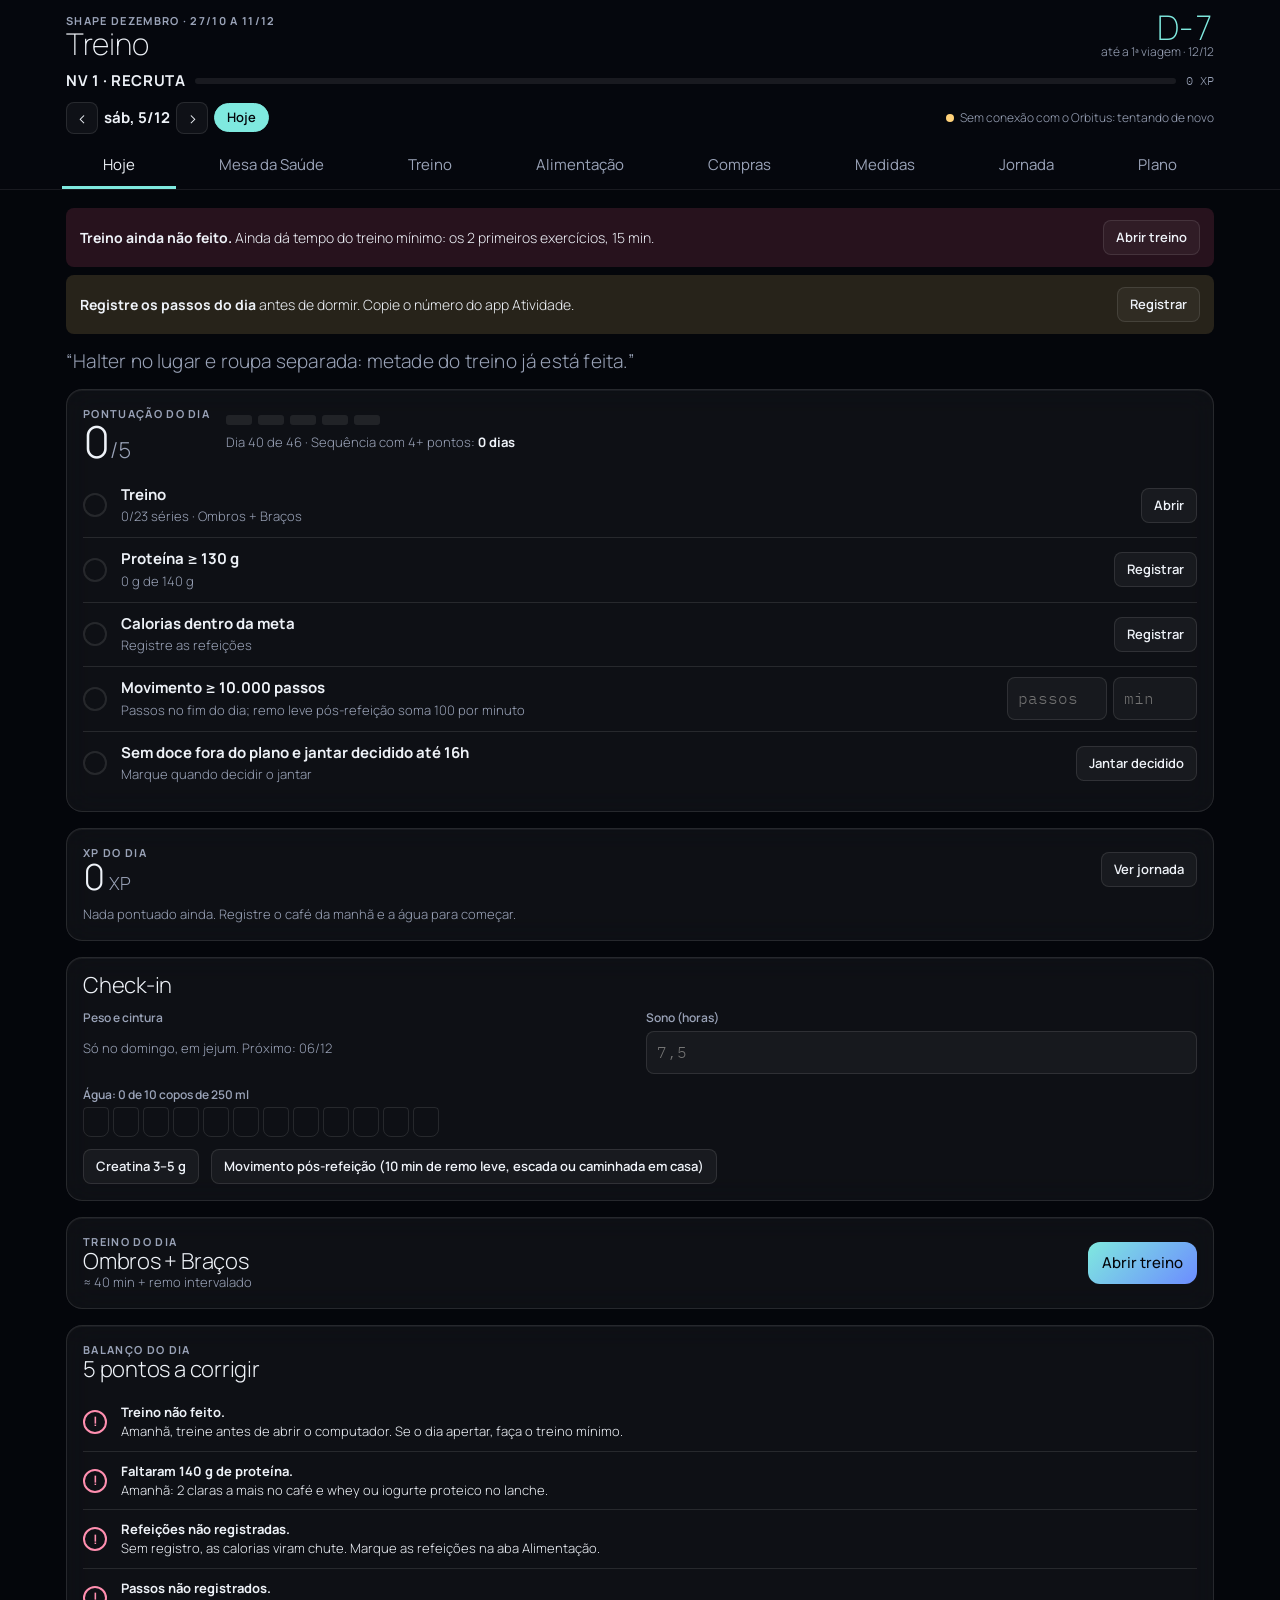
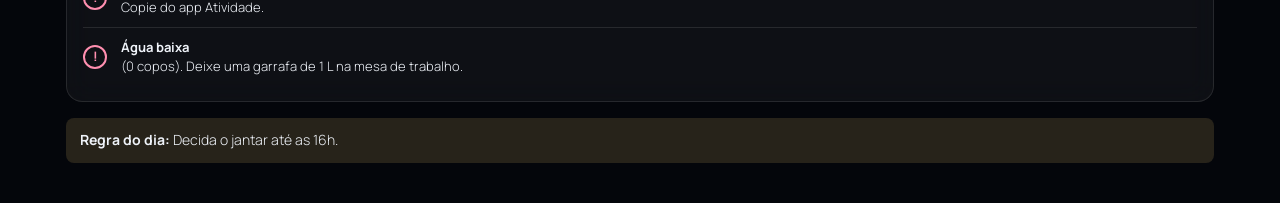
==== App/static/treino.html @ 2f906990 "Snapshot automático 2026-10-30" ====
<!doctype html><html><head><meta charset=utf8><meta name=viewport content="width=device-width,initial-scale=1,viewport-fit=cover"><style>:root{color-scheme:light;box-sizing:border-box;padding-top:env(safe-area-inset-top,0px);padding-bottom:env(safe-area-inset-bottom,0px)}html{scroll-padding-top:env(safe-area-inset-top,0px)}body{margin:0;padding:0;font:14px -apple-system,BlinkMacSystemFont,sans-serif;background:#fff;color:#000}img{max-width:100%}[hidden]:not([hidden=until-found i]){display:none!important}</style></head><body>
<title>Orbitus · Treino</title><link rel="stylesheet" href="https://fonts.googleapis.com/css2?family=Manrope:wght@200;300;400;500;600&display=swap">
<meta name="claude:viewport-fit-sides" content="cover">
<link rel="preconnect" href="https://fonts.googleapis.com">
<link rel="preconnect" href="https://fonts.gstatic.com" crossorigin>
<link rel="stylesheet" href="https://fonts.googleapis.com/css2?family=Barlow+Condensed:wght@600;700&family=IBM+Plex+Mono:wght@500&family=Source+Sans+3:wght@400;600;700&display=swap">
<style>
/* Layout: one mobile-first column (max 760px), sticky header with countdown + day switcher + tabs, rest timer docked to the bottom edge. Iron-and-chalk palette: cool graphite neutrals, cobalt for action, amber for the clock. */
:root{
  --bg:#EDF0F3; --surface:#FFFFFF; --surface-2:#E2E7EC; --ink:#131A21; --ink-2:#4B5661; --line:#D2D9E0;
  --accent:#2747D6; --accent-ink:#FFFFFF; --accent-soft:#DDE3FA;
  --amber:#A86200; --amber-soft:#FAEBD0;
  --good:#1D7444; --good-soft:#D5EEDF; --bad:#B42318; --bad-soft:#F8DDDA;
  --f-display:"Barlow Condensed","Arial Narrow",Arial,sans-serif;
  --f-body:"Source Sans 3","Segoe UI",Roboto,Helvetica,Arial,sans-serif;
  --f-mono:"IBM Plex Mono",ui-monospace,Menlo,Consolas,monospace;
  --r:10px;
}
@media (prefers-color-scheme: dark){:root:not([data-theme="light"]){
  --bg:#0E1216; --surface:#161C22; --surface-2:#1F262D; --ink:#E6EBF0; --ink-2:#97A2AD; --line:#2A333C;
  --accent:#7E94FF; --accent-ink:#0B1020; --accent-soft:#1C2446;
  --amber:#F0B347; --amber-soft:#3A2B11;
  --good:#4FC585; --good-soft:#123322; --bad:#FF7B6F; --bad-soft:#3E1B17; color-scheme:dark}}
:root[data-theme="dark"]{
  --bg:#0E1216; --surface:#161C22; --surface-2:#1F262D; --ink:#E6EBF0; --ink-2:#97A2AD; --line:#2A333C;
  --accent:#7E94FF; --accent-ink:#0B1020; --accent-soft:#1C2446;
  --amber:#F0B347; --amber-soft:#3A2B11;
  --good:#4FC585; --good-soft:#123322; --bad:#FF7B6F; --bad-soft:#3E1B17; color-scheme:dark}

*{box-sizing:border-box}
body{background:var(--bg);color:var(--ink);font-family:var(--f-body);font-size:15px;line-height:1.45;-webkit-font-smoothing:antialiased}
body.timing{padding-bottom:110px}
body::before{content:"";position:fixed;inset:0 0 auto;height:env(safe-area-inset-top,0px);z-index:10;background:var(--surface)}
button,input{font:inherit;color:inherit}
button{cursor:pointer}
:focus-visible{outline:2px solid var(--accent);outline-offset:2px}
.wrap{max-width:760px;margin:0 auto;padding-left:max(16px,env(safe-area-inset-left,0px));padding-right:max(16px,env(safe-area-inset-right,0px))}
h1,h2,h3{font-family:var(--f-display);font-weight:700;letter-spacing:.01em;margin:0;text-wrap:balance;line-height:1.05}
.num{font-variant-numeric:tabular-nums}
.mono{font-family:var(--f-mono);font-variant-numeric:tabular-nums}
.eyebrow{font-size:11px;font-weight:700;letter-spacing:.12em;text-transform:uppercase;color:var(--ink-2)}
.muted{color:var(--ink-2)}
.small{font-size:13px}

/* header */
.top{position:sticky;top:env(safe-area-inset-top,0px);z-index:9;background:var(--surface);border-bottom:1px solid var(--line)}
.top .wrap{padding-block:12px 0;display:flex;flex-direction:column;gap:10px}
.top-row{display:flex;align-items:flex-end;justify-content:space-between;gap:12px}
.brand h1{font-size:28px;text-transform:uppercase}
.count{text-align:right;display:flex;flex-direction:column;align-items:flex-end}
.count b{font-family:var(--f-display);font-size:34px;line-height:.9;color:var(--accent)}
.count span{font-size:12px;color:var(--ink-2)}
.datebar{display:flex;align-items:center;gap:6px;flex-wrap:wrap}
.datebar .d{font-weight:700;min-width:0}
.iconbtn{border:1px solid var(--line);background:var(--surface);border-radius:8px;width:32px;height:32px;display:inline-grid;place-items:center;font-size:18px;line-height:1}
.chip{border:1px solid var(--line);background:var(--surface);border-radius:999px;padding:4px 12px;font-size:13px;font-weight:600}
.chip.on{background:var(--accent);border-color:var(--accent);color:var(--accent-ink)}
.sync{margin-left:auto;font-size:12px;color:var(--ink-2);display:inline-flex;align-items:center;gap:6px}
.sync i{width:8px;height:8px;border-radius:50%;background:var(--good);display:inline-block}
.sync.local i{background:var(--amber)}
.sync.busy i{background:var(--accent)}
.tabs{display:flex;gap:2px;overflow-x:auto;scrollbar-width:none;margin:0 -4px}
.tabs::-webkit-scrollbar{display:none}
.tab{flex:1 0 auto;border:0;background:none;padding:10px 12px 11px;font-family:var(--f-display);font-size:17px;font-weight:600;letter-spacing:.04em;text-transform:uppercase;color:var(--ink-2);border-bottom:3px solid transparent}
.tab.on{color:var(--ink);border-bottom-color:var(--accent)}

main .wrap{padding-block:18px 40px;display:flex;flex-direction:column;gap:16px}
.card{background:var(--surface);border:1px solid var(--line);border-radius:var(--r);padding:16px;display:flex;flex-direction:column;gap:12px;min-width:0}
.card h2{font-size:22px;text-transform:uppercase}
.card h3{font-size:18px}
.row{display:flex;gap:12px;align-items:center;flex-wrap:wrap}
.grid2{display:grid;grid-template-columns:repeat(2,minmax(0,1fr));gap:12px}
.grid4{display:grid;grid-template-columns:repeat(4,minmax(0,1fr));gap:10px}
@media (max-width:560px){.grid4{grid-template-columns:repeat(2,minmax(0,1fr))}}

/* inputs */
.field{display:flex;flex-direction:column;gap:4px;min-width:0}
.field span{font-size:12px;font-weight:600;color:var(--ink-2)}
.inp{width:100%;border:1px solid var(--line);background:var(--bg);border-radius:8px;padding:9px 10px;font-family:var(--f-mono);font-size:16px;font-variant-numeric:tabular-nums}
.inp:focus{border-color:var(--accent);outline:none;box-shadow:0 0 0 3px var(--accent-soft)}
.btn{border:1px solid var(--accent);background:var(--accent);color:var(--accent-ink);border-radius:8px;padding:10px 14px;font-weight:700}
.btn.ghost{background:transparent;color:var(--accent)}
.btn.wide{width:100%}

/* score / checklist */
.scorehead{display:flex;align-items:center;gap:16px}
.pips{display:flex;gap:6px}
.pip{width:26px;height:10px;border-radius:3px;background:var(--surface-2)}
.pip.on{background:var(--accent)}
.score-n{font-family:var(--f-display);font-size:44px;line-height:.9}
.check{display:grid;grid-template-columns:28px minmax(0,1fr) auto;gap:10px;align-items:center;padding:10px 0;border-top:1px solid var(--line)}
.check:first-of-type{border-top:0}
.dot{width:24px;height:24px;border-radius:50%;border:2px solid var(--line);display:grid;place-items:center;font-size:13px;font-weight:700}
.dot.ok{background:var(--good);border-color:var(--good);color:var(--surface)}
.dot.no{border-color:var(--bad);color:var(--bad)}
.check b{display:block}
.check small{color:var(--ink-2);font-size:13px}
.toggle{border:1px solid var(--line);background:var(--surface);border-radius:8px;padding:7px 12px;font-weight:600;font-size:13px;white-space:nowrap}
.toggle.on{background:var(--good-soft);border-color:var(--good);color:var(--good)}
.cups{display:flex;gap:4px;flex-wrap:wrap}
.cup{width:26px;height:30px;border-radius:4px 4px 8px 8px;border:1.5px solid var(--line);background:transparent}
.cup.on{background:var(--accent-soft);border-color:var(--accent)}
.note{border-radius:8px;padding:12px 14px;font-size:14px;background:var(--surface-2)}
.note.amber{background:var(--amber-soft);color:var(--ink)}
.note.good{background:var(--good-soft)}
.note.bad{background:var(--bad-soft)}
.note b{font-weight:700}

/* bars */
.bar{height:10px;border-radius:5px;background:var(--surface-2);position:relative;overflow:hidden}
.bar > i{position:absolute;inset:0 auto 0 0;background:var(--accent);border-radius:5px}
.bar.over > i{background:var(--bad)}
.barline{display:flex;justify-content:space-between;font-size:13px;margin-bottom:4px}

/* workout */
.session-head{display:flex;justify-content:space-between;align-items:flex-start;gap:12px;flex-wrap:wrap}
.session-head h2{font-size:30px}
.letters{display:flex;gap:6px;flex-wrap:wrap}
.prog{display:flex;align-items:center;gap:10px;font-size:13px;color:var(--ink-2)}
.prog .bar{flex:1}
.ss{border:1px dashed var(--line);border-radius:var(--r);padding:10px;display:flex;flex-direction:column;gap:10px}
.ss-label{font-size:12px;font-weight:700;letter-spacing:.06em;text-transform:uppercase;color:var(--ink-2);padding:0 4px}
.ex{background:var(--surface);border:1px solid var(--line);border-radius:var(--r);padding:14px;display:flex;flex-direction:column;gap:10px}
.ex.complete{border-color:var(--good)}
.ex-top{display:grid;grid-template-columns:128px minmax(0,1fr);gap:12px;align-items:start}
.ex-title{display:flex;gap:8px;align-items:flex-start;min-width:0}
.fig{width:100%;height:auto;display:block;background:var(--bg);border:1px solid var(--line);border-radius:8px;cursor:zoom-in}
.ex.zoom .ex-top{grid-template-columns:minmax(0,1fr)}
.ex.zoom .fig{cursor:zoom-out;max-width:420px}
.ex-links{display:flex;gap:12px;flex-wrap:wrap;align-items:center;margin-top:6px}
.vid{font-size:13px;font-weight:700;color:var(--accent);text-decoration:none}
.vid:hover{text-decoration:underline}
@media (max-width:420px){.ex-top{grid-template-columns:104px minmax(0,1fr)}}
.tag{font-family:var(--f-display);font-weight:700;font-size:15px;background:var(--ink);color:var(--surface);border-radius:6px;padding:2px 7px;flex:none}
.ex-name{font-weight:700;font-size:16px;line-height:1.25}
.ex-meta{font-size:13px;color:var(--ink-2)}
.ex-tip{font-size:13px;color:var(--ink-2)}
.sugg{font-size:13px;border-radius:6px;padding:7px 10px;background:var(--surface-2)}
.sugg.up{background:var(--good-soft);color:var(--ink)}
.sugg.up b{color:var(--good)}
.sets{display:flex;flex-direction:column;gap:6px}
.set{display:grid;grid-template-columns:24px minmax(0,1fr) minmax(0,1fr) 44px;gap:8px;align-items:center}
.set.nokg{grid-template-columns:24px minmax(0,1fr) 44px}
.set .sn{font-family:var(--f-mono);color:var(--ink-2);font-size:13px;text-align:center}
.set label{display:flex;align-items:center;gap:6px;border:1px solid var(--line);border-radius:8px;background:var(--bg);padding:0 8px;min-width:0}
.set label span{font-size:11px;font-weight:700;color:var(--ink-2);text-transform:uppercase;letter-spacing:.06em}
.set label input{border:0;background:transparent;width:100%;min-width:0;padding:8px 0;font-family:var(--f-mono);font-size:16px;font-variant-numeric:tabular-nums;outline:none}
.set label:focus-within{border-color:var(--accent);box-shadow:0 0 0 3px var(--accent-soft)}
.set.done label{background:var(--good-soft);border-color:transparent}
.chk{width:44px;height:38px;border-radius:8px;border:1.5px solid var(--line);background:var(--surface);font-size:18px;font-weight:700;color:var(--ink-2)}
.set.done .chk{background:var(--good);border-color:var(--good);color:var(--surface)}
.block{display:flex;gap:12px;align-items:center;justify-content:space-between;flex-wrap:wrap}

/* nutrition */
.meal{display:grid;grid-template-columns:minmax(0,1fr) auto;gap:10px;align-items:center;padding:12px 0;border-top:1px solid var(--line)}
.meal:first-of-type{border-top:0}
.meal b{display:block}
.meal p{margin:2px 0 0;font-size:13px;color:var(--ink-2)}
.meal .mac{font-family:var(--f-mono);font-size:12px;color:var(--ink-2)}
.chips{display:flex;gap:6px;flex-wrap:wrap}
.chip.add{border-style:dashed}
.chip.warn{border-color:var(--bad);color:var(--bad)}
.extra{display:flex;justify-content:space-between;gap:10px;align-items:center;font-size:14px;padding:6px 0;border-top:1px solid var(--line)}
.extra button{border:0;background:none;color:var(--ink-2);font-size:18px;padding:0 4px}
.custom{display:grid;grid-template-columns:minmax(0,2fr) minmax(0,1fr) minmax(0,1fr) auto;gap:6px;align-items:end}
@media (max-width:480px){.custom{grid-template-columns:minmax(0,1fr) minmax(0,1fr)}.custom .field:first-child{grid-column:1/-1}}
ol.rules,ul.rules{margin:0;padding-left:20px;display:flex;flex-direction:column;gap:6px}

/* measures */
.kpi{background:var(--surface);border:1px solid var(--line);border-radius:var(--r);padding:12px 14px;display:flex;flex-direction:column;gap:2px;min-width:0}
.kpi .v{font-family:var(--f-display);font-size:30px;line-height:1}
.kpi .v small{font-size:16px;color:var(--ink-2)}
.kpi .d{font-size:12px;font-family:var(--f-mono)}
.down{color:var(--good)}.upc{color:var(--bad)}
.chart{width:100%;height:auto;display:block}
.chart text{fill:var(--ink-2);font-family:var(--f-mono);font-size:11px}
.legend{display:flex;gap:14px;flex-wrap:wrap;font-size:12px;color:var(--ink-2)}
.legend i{display:inline-block;width:14px;height:3px;vertical-align:middle;margin-right:5px;border-radius:2px}
.tablewrap{overflow-x:auto}
table{border-collapse:collapse;width:100%;font-size:14px;min-width:520px}
th{font-size:11px;letter-spacing:.08em;text-transform:uppercase;color:var(--ink-2);text-align:right;padding:6px 8px;border-bottom:1px solid var(--line);font-weight:700}
td{text-align:right;padding:8px;border-bottom:1px solid var(--line);font-variant-numeric:tabular-nums}
th:first-child,td:first-child{text-align:left}
tr.cur td{background:var(--accent-soft)}
.heat{display:grid;grid-template-columns:44px repeat(7,minmax(0,1fr));gap:4px;align-items:center}
.heat .hd{font-size:11px;color:var(--ink-2);text-align:center;font-weight:700;text-transform:uppercase}
.heat .wk{font-size:11px;color:var(--ink-2);font-family:var(--f-mono)}
.cell{aspect-ratio:1.6;max-width:100%;border-radius:5px;border:0;background:var(--surface-2);font-size:10px;font-family:var(--f-mono);color:var(--ink-2);padding:0}
.cell.s1{background:color-mix(in srgb,var(--accent) 18%,var(--surface-2))}
.cell.s2{background:color-mix(in srgb,var(--accent) 36%,var(--surface-2))}
.cell.s3{background:color-mix(in srgb,var(--accent) 56%,var(--surface-2));color:var(--ink)}
.cell.s4{background:color-mix(in srgb,var(--accent) 78%,var(--surface-2));color:var(--accent-ink)}
.cell.s5{background:var(--accent);color:var(--accent-ink)}
.cell.trip{outline:1.5px dashed var(--amber);outline-offset:-2px}
.cell.today{box-shadow:0 0 0 2px var(--ink)}
.cell.out{opacity:.35}

/* timer */
#timer{position:fixed;left:0;right:0;bottom:0;z-index:20;background:var(--ink);color:var(--surface);padding-bottom:env(safe-area-inset-bottom,0px)}
#timer .wrap{padding-block:10px 12px;display:grid;grid-template-columns:minmax(0,1fr) auto;gap:6px 12px;align-items:center}
#timer .tl{font-size:12px;letter-spacing:.1em;text-transform:uppercase;font-weight:700;opacity:.8}
#timer .tt{font-family:var(--f-display);font-size:44px;line-height:.9;color:var(--amber)}
#timer.hard .tt{color:var(--bad)}
#timer .tb{grid-column:1/-1;height:4px;background:rgba(127,127,127,.35);border-radius:2px;overflow:hidden}
#timer .tb i{display:block;height:100%;background:var(--amber)}
#timer .tc{display:flex;gap:6px}
#timer .tc button{border:1px solid rgba(127,127,127,.5);background:transparent;color:var(--surface);border-radius:8px;padding:8px 10px;font-weight:700;font-size:13px}
/* coaching */
.quote{font-family:var(--f-display);font-size:19px;line-height:1.2;letter-spacing:.01em;color:var(--ink-2);text-wrap:balance}
.reminders{display:flex;flex-direction:column;gap:8px}
.remind{display:flex;gap:10px;align-items:center;justify-content:space-between;flex-wrap:wrap}
.remind span{flex:1 1 220px;min-width:0}
.sugg.down{background:var(--amber-soft)}
.sugg.down b{color:var(--amber)}
.set.timed{grid-template-columns:24px minmax(0,1fr) 44px 44px}
.chk.play{color:var(--accent);border-color:var(--accent)}
.linkbtn{border:0;background:none;padding:0;font-size:13px;font-weight:700;color:var(--ink-2);text-decoration:underline;text-underline-offset:2px}
.trend{font-weight:700}.trend.up{color:var(--good)}.trend.down{color:var(--bad)}
details.card summary{cursor:pointer;list-style:none}
details.card summary::-webkit-details-marker{display:none}
details.card summary::before{content:"▸ ";color:var(--ink-2)}
details.card[open] summary::before{content:"▾ "}
.coach{border-top:1px solid var(--line);padding-top:12px;display:flex;flex-direction:column;gap:10px}
.coach-out{white-space:pre-wrap;background:var(--surface-2);border-radius:8px;padding:12px 14px;line-height:1.5}
.btn[disabled]{opacity:.6;cursor:default}
.swap summary{cursor:pointer;font-size:13px;font-weight:700;color:var(--ink-2)}
/* meals */
.meal-b{padding:12px 0;border-top:1px solid var(--line);display:flex;flex-direction:column;gap:8px}
.meal-b:first-child{border-top:0}
.meal-h{display:grid;grid-template-columns:minmax(0,1fr) auto;gap:10px;align-items:start}
.meal-h p{margin:2px 0 0;font-size:13px;color:var(--ink-2)}
.meal-btns{display:flex;flex-direction:column;gap:6px;align-items:stretch}
.editor{background:var(--surface-2);border-radius:var(--r);padding:12px;display:flex;flex-direction:column;gap:10px}
.editor .inp,.editor .pin{background:var(--surface)}
.mi{display:grid;grid-template-columns:minmax(0,1fr) 96px auto 28px;gap:8px;align-items:center;padding:4px 0}
.mi-n{font-size:14px;font-weight:600;min-width:0}
.xbtn{border:0;background:none;font-size:20px;color:var(--ink-2);padding:0}
.picker summary{cursor:pointer;font-weight:700;font-size:14px;color:var(--accent)}
.buy-row{display:grid;grid-template-columns:minmax(0,1fr) 96px;gap:8px 10px;align-items:center;padding:10px 0;border-top:1px solid var(--line)}
.buy-btns{grid-column:1/-1;display:flex;gap:8px;flex-wrap:wrap;align-items:center}
@media (max-width:480px){.meal-h{grid-template-columns:minmax(0,1fr)}.meal-btns{flex-direction:row;flex-wrap:wrap}.mi{grid-template-columns:minmax(0,1fr) 88px 28px}.mi .mono{grid-column:1/2;grid-row:2}}
/* pantry */
.pantry-row{display:grid;grid-template-columns:minmax(0,1fr) 108px auto;gap:8px;align-items:center;padding:8px 0;border-top:1px solid var(--line)}
.pin{display:flex;align-items:center;gap:4px;border:1px solid var(--line);border-radius:8px;background:var(--bg);padding:0 8px}
.pin input{border:0;background:transparent;width:100%;min-width:0;padding:7px 0;font-family:var(--f-mono);font-size:15px;outline:none;text-align:right}
.pin span{font-size:11px;font-weight:700;color:var(--ink-2)}
.pin:focus-within{border-color:var(--accent);box-shadow:0 0 0 3px var(--accent-soft)}
.toggle[disabled]{opacity:.4;cursor:default}
textarea.inp{resize:vertical}
@media (max-width:420px){.pantry-row{grid-template-columns:minmax(0,1fr) 92px}.pantry-row .toggle{grid-column:1/-1;justify-self:start}}
/* game */
.lvl{display:flex;align-items:center;gap:10px;border:0;background:none;padding:0;width:100%;text-align:left}
.lvl .lv{font-family:var(--f-display);font-weight:700;font-size:15px;letter-spacing:.04em;text-transform:uppercase;white-space:nowrap}
.lvl .bar{flex:1;height:6px}
.lvl .xp{font-family:var(--f-mono);font-size:12px;color:var(--ink-2);white-space:nowrap}
.xpchips{display:flex;flex-wrap:wrap;gap:6px}
.xpchip{font-size:12px;border-radius:999px;padding:3px 10px;background:var(--accent-soft);color:var(--ink);font-weight:600}
.xpchip b{font-family:var(--f-mono);color:var(--accent);font-weight:500}
.levelcard{display:grid;grid-template-columns:auto minmax(0,1fr);gap:16px;align-items:center}
.medal{width:84px;height:84px;border-radius:50%;display:grid;place-items:center;background:var(--accent);color:var(--accent-ink);font-family:var(--f-display);font-size:44px;font-weight:700;box-shadow:inset 0 0 0 5px color-mix(in srgb,var(--accent-ink) 22%,transparent)}
.lvname{font-family:var(--f-display);font-size:30px;text-transform:uppercase;line-height:1}
.badges{display:grid;grid-template-columns:repeat(auto-fill,minmax(150px,1fr));gap:10px}
.badge{border:1px solid var(--line);border-radius:var(--r);padding:12px;display:flex;flex-direction:column;gap:4px;background:var(--surface);min-width:0}
.badge .bi{width:36px;height:36px;border-radius:9px;display:grid;place-items:center;background:var(--surface-2);font-family:var(--f-display);font-weight:700;font-size:18px;color:var(--ink-2)}
.badge.on{border-color:var(--accent)}
.badge.on .bi{background:var(--accent);color:var(--accent-ink)}
.badge b{font-size:14px;line-height:1.2}
.badge small{font-size:12px;color:var(--ink-2);line-height:1.3}
.badge:not(.on){opacity:.72}
.chal{display:grid;grid-template-columns:44px minmax(0,1fr) auto;gap:10px;align-items:center;padding:9px 0;border-top:1px solid var(--line)}
.chal:first-of-type{border-top:0}
.chal .wk{font-family:var(--f-mono);font-size:12px;color:var(--ink-2)}
.pill{font-size:11px;font-weight:700;letter-spacing:.06em;text-transform:uppercase;border-radius:999px;padding:3px 9px;background:var(--surface-2);color:var(--ink-2);white-space:nowrap}
.pill.good{background:var(--good-soft);color:var(--good)}
.pill.bad{background:var(--bad-soft);color:var(--bad)}
.pill.acc{background:var(--accent-soft);color:var(--accent)}
.flame{font-family:var(--f-display);font-size:56px;line-height:.9;color:var(--amber)}
#toast{position:fixed;left:50%;transform:translateX(-50%);bottom:calc(env(safe-area-inset-bottom,0px) + 18px);z-index:30;display:flex;flex-direction:column;gap:6px;align-items:center;pointer-events:none;width:max-content;max-width:calc(100vw - 32px)}
body.timing #toast{bottom:calc(env(safe-area-inset-bottom,0px) + 118px)}
.toast{background:var(--ink);color:var(--surface);border-radius:999px;padding:9px 16px;font-weight:700;font-size:14px;box-shadow:0 6px 20px rgba(0,0,0,.25);animation:tin .25s ease-out}
.toast.big{background:var(--accent);color:var(--accent-ink);border-radius:12px;padding:12px 18px;text-align:center}
.toast .mono{color:var(--amber)}
.toast.big .mono{color:inherit}
@keyframes tin{from{transform:translateY(10px);opacity:0}to{transform:none;opacity:1}}
@media (prefers-reduced-motion:reduce){*{transition:none!important;animation:none!important}}
</style>


<style>
/* Orbitus: tema escuro, vidro fosco, tipografia fina */
:root,:root[data-theme],:root:not([data-theme="light"]){--bg:#04060b;--surface:rgba(255,255,255,.045);--surface-2:rgba(255,255,255,.08);--ink:#eef2f8;--ink-2:#9aa3b8;--line:rgba(255,255,255,.10);
 --accent:#7fe9df;--accent-ink:#04060b;--accent-soft:rgba(127,233,223,.14);--amber:#ffd27a;--amber-soft:rgba(255,210,122,.14);--good:#7fe9df;--good-soft:rgba(127,233,223,.12);--bad:#ff8fb0;--bad-soft:rgba(255,93,140,.14);
 --f-body:Manrope,system-ui,sans-serif;--f-display:Manrope,system-ui,sans-serif;--r:16px;color-scheme:dark}
html,body{background:#04060b}
body{font-weight:300}
body::before{background:transparent}
.top{background:rgba(6,9,15,.86);backdrop-filter:blur(18px);-webkit-backdrop-filter:blur(18px);border-bottom-color:rgba(255,255,255,.08)}
.wrap{max-width:1180px}
h1,h2,h3{font-weight:300;letter-spacing:-.01em}.brand h1{font-size:30px;text-transform:none;font-weight:200}.card h2{text-transform:none;font-weight:300}
.count b{font-weight:200}.tab{text-transform:none;font-weight:400;font-size:15px;letter-spacing:0}
.card,.ex,.kpi,.badge{backdrop-filter:blur(14px);-webkit-backdrop-filter:blur(14px);box-shadow:inset 0 1px 0 rgba(255,255,255,.05)}
.btn{background:linear-gradient(135deg,#7fe9df,#6c8cff);border:none;color:#04060b;font-weight:500;border-radius:12px}.btn.ghost{background:transparent;border:1px solid rgba(127,233,223,.5);color:#7fe9df}
.tag{background:rgba(255,255,255,.12);color:#fff}
.inp,.set label,.pin{background:rgba(255,255,255,.04)}
#timer{background:rgba(6,9,15,.94);backdrop-filter:blur(18px);color:#eef2f8;border-top:1px solid rgba(255,255,255,.1)}
#timer .tc button{color:#eef2f8}
.medal{box-shadow:0 0 40px rgba(127,233,223,.35)}
.fig{background:rgba(255,255,255,.03)}
.embed .top-row{display:none}.embed .top .wrap{padding-top:8px}
</style>
<header class="top" id="top"></header>
<main><div class="wrap" id="view"></div></main>
<div id="timer" hidden></div>
<div id="toast" aria-live="polite"></div>

<script>
/* ---------- plan constants ---------- */
const PLAN={base:'2026-10-27',start:'2026-10-27',trip:'2026-12-12',trip1End:'2026-12-26',trip2:'2026-12-28',trip2End:'2027-01-08',
  regEnd:'2026-11-10',weight:71,waist:92,height:169,waistGoal:87.5,kcal:1850,kcalCap:1950,protein:140,proteinOk:130,water:10,gridStart:'2026-10-26',gridEnd:'2027-01-10'};

const EX={
  sup_inc:{n:'Supino inclinado com halteres',s:4,lo:8,hi:10,kg:22,per:'cada halter',tip:'Banco a 30°. Desça controlando até a linha do peito.'},
  rem_uni:{n:'Remada unilateral com halter',s:4,lo:10,hi:12,kg:26,per:'cada lado',tip:'Joelho e mão no banco. Puxe o cotovelo em direção ao quadril.'},
  sup_reto:{n:'Supino reto com halteres',s:3,lo:8,hi:10,kg:24,per:'cada halter',tip:'Escápulas presas no banco, pés firmes no chão.'},
  rem_curv:{n:'Remada curvada com 2 halteres',s:3,lo:10,hi:12,kg:18,per:'cada halter',tip:'Tronco a ~45°, coluna neutra, sem dar tranco.'},
  cruc_inc:{n:'Crucifixo inclinado',s:3,lo:12,hi:15,kg:10,per:'cada halter',tip:'Cotovelos levemente flexionados o tempo todo.'},
  puxada_el:{n:'Puxada com elástico (ancorado no alto)',s:3,lo:12,hi:15,kg:null,load:'elástico',tip:'Puxe até o queixo, cotovelos para baixo e para trás.'},
  flexao:{n:'Flexão de braço',s:2,lo:10,hi:25,kg:null,load:'peso corporal',tip:'Pare 2 repetições antes da falha.'},
  goblet:{n:'Agachamento goblet',s:4,lo:8,hi:10,kg:28,per:'1 halter',tip:'Halter colado ao peito, desça abaixo da paralela.'},
  stiff:{n:'Stiff (RDL) com 2 halteres',s:4,lo:8,hi:10,kg:24,per:'cada halter',tip:'Quadril para trás, halteres rente às pernas, sinta o posterior.'},
  bulgaro:{n:'Agachamento búlgaro',s:3,lo:8,hi:10,kg:12,per:'cada halter',unit:'cada perna',tip:'Pé de trás no banco. Tronco levemente inclinado à frente.'},
  afundo_rev:{n:'Afundo reverso com halteres',s:3,lo:10,hi:12,kg:14,per:'cada halter',unit:'cada perna',tip:'Passo longo para trás, joelho de trás quase toca o chão.'},
  stiff_uni:{n:'Stiff unilateral com halter',s:3,lo:10,hi:12,kg:20,per:'1 halter',unit:'cada perna',tip:'Quadril nivelado, perna de trás sobe junto com o tronco.'},
  elev_quadril:{n:'Elevação de quadril (costas no banco)',s:3,lo:12,hi:15,kg:32,per:'1 halter',tip:'Pausa de 1 s no alto, apertando os glúteos.'},
  prancha:{n:'Prancha',s:3,lo:40,hi:60,kg:null,load:'peso corporal',unit:'s',tip:'Glúteos contraídos, sem deixar o quadril cair.'},
  panturrilha:{n:'Panturrilha em pé',s:3,lo:15,hi:20,kg:20,per:'cada halter',tip:'Amplitude total, pausa de 1 s no alto.'},
  desenv:{n:'Desenvolvimento sentado com halteres',s:4,lo:8,hi:10,kg:16,per:'cada halter',tip:'Banco quase reto. Não trave os cotovelos no alto.'},
  elev_lat:{n:'Elevação lateral',s:3,lo:12,hi:15,kg:8,per:'cada halter',tip:'Suba até a linha dos ombros, sem balançar o tronco.'},
  face_pull:{n:'Face pull com elástico',s:3,lo:15,hi:20,kg:null,load:'elástico',tip:'Puxe em direção ao rosto abrindo os cotovelos.'},
  cruc_inv:{n:'Crucifixo inverso (deltoide posterior)',s:3,lo:12,hi:15,kg:7,per:'cada halter',tip:'Tronco inclinado à frente, braços abrem em arco.'},
  rosca:{n:'Rosca direta',s:3,lo:10,hi:12,kg:12,per:'cada halter',tip:'Cotovelos parados ao lado do corpo.'},
  triceps_fr:{n:'Tríceps francês com halter',s:3,lo:10,hi:12,kg:16,per:'1 halter',tip:'Sentado, cotovelos apontando para cima.'},
  martelo:{n:'Rosca martelo',s:2,lo:12,hi:15,kg:12,per:'cada halter',tip:'Pegada neutra, descida lenta.'},
  mergulho:{n:'Mergulho no banco',s:2,lo:12,hi:15,kg:null,load:'peso corporal',tip:'Ombros longe das orelhas, desça até 90° no cotovelo.'},
  v_bulgaro:{n:'Agachamento búlgaro (cama ou cadeira)',s:3,lo:10,hi:12,kg:null,load:'peso corporal',unit:'cada perna',tip:''},
  v_flexao:{n:'Flexão de braço',s:3,lo:12,hi:20,kg:null,load:'peso corporal',tip:''},
  v_remada:{n:'Remada com elástico',s:3,lo:15,hi:20,kg:null,load:'elástico',tip:'Ancore na maçaneta com a porta fechada.'},
  v_afundo:{n:'Afundo',s:3,lo:10,hi:12,kg:null,load:'peso corporal',unit:'cada perna',tip:''},
  v_quadril:{n:'Elevação de quadril unilateral',s:3,lo:12,hi:15,kg:null,load:'peso corporal',unit:'cada perna',tip:''},
  v_prancha:{n:'Prancha',s:3,lo:40,hi:60,kg:null,load:'peso corporal',unit:'s',tip:''}
};
for(const k in EX) EX[k].id=k;

const T_={
  A:{title:'Peito + Costas',dur:'≈ 45 min',sub:'Supersets de antagonistas: faça o 1º, vá direto ao 2º e só descanse depois do par.',
    items:[['sup_inc','A1',15],['rem_uni','A2',90],['sup_reto','B1',15],['rem_curv','B2',90],['cruc_inc','C1',15],['puxada_el','C2',60],['flexao','',60]]},
  B1:{title:'Pernas',dur:'≈ 45 min',sub:'O treino mais pesado da semana. Descanse por completo entre as séries pesadas.',
    items:[['goblet','',90],['stiff','',90],['bulgaro','',75],['elev_quadril','A1',15],['prancha','A2',60],['panturrilha','',45]]},
  B2:{title:'Pernas · variação',dur:'≈ 45 min',sub:'Exercícios unilaterais para compensar o limite de 32 kg dos halteres.',
    items:[['goblet','',90],['afundo_rev','',75],['stiff_uni','',75],['elev_quadril','A1',15],['prancha','A2',60],['panturrilha','',45]]},
  C:{title:'Ombros + Braços',dur:'≈ 40 min',sub:'O dia mais leve. Técnica limpa e descanso curto.',
    items:[['desenv','',90],['elev_lat','A1',15],['face_pull','A2',60],['cruc_inv','',60],['rosca','B1',15],['triceps_fr','B2',60],['martelo','C1',15],['mergulho','C2',60]]},
  V:{title:'Circuito de viagem',dur:'≈ 25 min',sub:'3 rodadas em circuito, sem pausa entre exercícios. Descanse 90 s ao fim de cada rodada. Meta: 3 vezes por semana.',
    items:[['v_bulgaro','1',0],['v_flexao','2',0],['v_remada','3',0],['v_afundo','4',0],['v_quadril','5',0],['v_prancha','6',90]]},
  R:{title:'Corrida + ioga',dur:'≈ 50 min',sub:'Corrida leve de 30 a 40 min (dá para conversar) e 15 a 20 min de ioga para soltar quadril e posterior.',items:[]}
};
const WEEK=['R','A','B1','C','A','B2','C'];
const LETTER_LABEL={A:'A · Peito+Costas',B1:'B · Pernas',B2:'B · Pernas var.',C:'C · Ombros+Braços',V:'Viagem',R:'Domingo · Corrida + ioga'};

const MEALS=[
  {id:'cafe',n:'Café da manhã',d:'3 ovos inteiros + 2 claras · 1 fruta · café preto (ou 3 ovos + 170 g de iogurte grego)',p:35,k:420},
  {id:'almoco',n:'Almoço',d:'150–180 g de frango ou peixe · 4 col. de arroz · 1 concha de feijão · salada + 1 col. de azeite',p:45,k:620},
  {id:'lanche',n:'Lanche da tarde',d:'Whey 30 g + fruta, ou iogurte proteico, ou 2 ovos cozidos + fruta',p:28,k:230},
  {id:'jantar',n:'Jantar',d:'150 g de proteína · legumes · no máximo 2 col. de arroz ou 1 batata pequena',p:40,k:430}
];
const EXTRAS=[
  {n:'Doce planejado',k:150,p:2,t:'doce'},
  {n:'Doce fora do plano',k:350,p:4,t:'doceExtra'},
  {n:'Sobremesa proteica',k:180,p:20},
  {n:'Whey extra',k:120,p:24},
  {n:'Fruta',k:70,p:1},
  {n:'Refeição fora do plano',k:750,p:35,t:'fora'}
];
const RULES=['Treino mínimo: sem vontade, faça só os 2 primeiros exercícios.','Treine de manhã, antes de abrir o computador.','Deixe halteres e roupa prontos na véspera.','Cozinhe a proteína da semana no domingo e na quarta.','Nenhum doce em casa.','Decida o jantar até as 16h.','Falhar 1 dia é normal. Falhar 2 seguidos vira padrão.'];

/* ---------- exercise figures (original line drawings, side or front view) ---------- */
const LEN={torso:38,ua:22,fa:20,th:27,sh:26,neck:5,head:7,foot:9};
const STAND={hip:[100,61],t:90,L:{f:[101,8],b:1},L2:{f:[97,8],b:1}};
const FIG={
  sup_inc:{bench:{type:'incline',x1:78,x2:118,top:30,back:150,len:54},db:'both',
    s:{hip:[88,36],t:150,L:{f:[114,8],b:1},L2:{f:[110,8],b:1},A:{h:[63,60],b:-1}},
    e:{hip:[88,36],t:150,L:{f:[114,8],b:1},L2:{f:[110,8],b:1},A:{h:[63,97],b:-1}}},
  sup_reto:{bench:{type:'flat',x1:40,x2:128,top:30},db:'both',
    s:{hip:[108,36],t:180,L:{f:[134,8],b:1},L2:{f:[130,8],b:1},A:{h:[76,53],b:-1}},
    e:{hip:[108,36],t:180,L:{f:[134,8],b:1},L2:{f:[130,8],b:1},A:{h:[70,78],b:-1}}},
  rem_uni:{bench:{type:'flat',x1:40,x2:136,top:26},db:'near',face:-1,
    s:{hip:[105,58],t:178,L:{f:[112,8],b:-1},L2:[-90,5],ft2:5,A:{h:[67,19],b:1},A2:{h:[63,27],b:1}},
    e:{hip:[105,58],t:178,L:{f:[112,8],b:-1},L2:[-90,5],ft2:5,A:{h:[82,55],b:1},A2:{h:[63,27],b:1}}},
  rem_curv:{db:'both',
    s:{hip:[92,62],t:40,hd:15,L:{f:[99,8],b:1},L2:{f:[95,8],b:1},A:{h:[123,46],b:-1}},
    e:{hip:[92,62],t:40,hd:15,L:{f:[99,8],b:1},L2:{f:[95,8],b:1},A:{h:[104,64],b:-1}}},
  cruc_inc:{bench:{type:'incline',x1:78,x2:118,top:30,back:150,len:54},db:'both',
    s:{hip:[88,36],t:150,L:{f:[114,8],b:1},L2:{f:[110,8],b:1},A:{h:[46,36],b:1}},
    e:{hip:[88,36],t:150,L:{f:[114,8],b:1},L2:{f:[110,8],b:1},A:{h:[62,95],b:1}}},
  puxada_el:{band:[180,134],
    s:{hip:[100,61],t:96,L:{f:[101,8],b:1},L2:{f:[97,8],b:1},A:{h:[127,132],b:-1}},
    e:{hip:[100,61],t:96,L:{f:[101,8],b:1},L2:{f:[97,8],b:1},A:{h:[110,96],b:-1}}},
  flexao:{
    s:{hip:[85,18],t:11,hd:5,L:[191,191],ft:-70,A:{h:[114,8],b:-1}},
    e:{hip:[80,32.5],t:27.5,hd:5,L:[207.5,207.5],ft:-70,A:{h:[114,8],b:-1}}},
  goblet:{db:'one',
    s:{hip:[100,61],t:90,L:{f:[103,8],b:1},L2:{f:[99,8],b:1},A:{h:[107,88],b:-1}},
    e:{hip:[80,36],t:68,hd:18,L:{f:[103,8],b:1},L2:{f:[99,8],b:1},A:{h:[101,60],b:-1}}},
  stiff:{db:'both',
    s:{hip:[100,61],t:90,L:{f:[103,8],b:1},L2:{f:[99,8],b:1},A:{h:[101,57],b:-1}},
    e:{hip:[86,59],t:18,hd:22,L:{f:[103,8],b:1},L2:{f:[99,8],b:1},A:{h:[123,30],b:-1}}},
  bulgaro:{bench:{type:'flat',x1:16,x2:60,top:30},db:'both',
    s:{hip:[100,60],t:86,L:{f:[113,8],b:1},L2:{f:[56,32],b:1},ft2:190,A:{h:[103,56],b:-1}},
    e:{hip:[91,39],t:82,L:{f:[113,8],b:1},L2:{f:[56,32],b:1},ft2:190,A:{h:[97,35],b:-1}}},
  afundo_rev:{db:'both',
    s:{hip:[100,61],t:90,L:{f:[104,8],b:1},L2:{f:[98,8],b:1},A:{h:[100,57],b:-1}},
    e:{hip:[86,40],t:88,L:{f:[104,8],b:1},L2:{f:[52,10],b:1},ft2:-40,A:{h:[88,36],b:-1}}},
  stiff_uni:{db:'near',
    s:{hip:[100,61],t:90,L:{f:[101,8],b:1},L2:{f:[95,11],b:1},A:{h:[101,57],b:-1}},
    e:{hip:[94,60],t:4,hd:12,L:{f:[101,8],b:1},L2:{f:[43,62],b:1},ft2:-80,A:{h:[132,22],b:-1}}},
  elev_quadril:{bench:{type:'flat',x1:8,x2:50,top:30},db:'near',
    s:{hip:[78,22],t:162,L:{f:[106,8],b:1},L2:{f:[102,8],b:1},A:{h:[80,27],b:-1}},
    e:{hip:[80,40],t:190,hd:-12,L:{f:[106,8],b:1},L2:{f:[102,8],b:1},A:{h:[82,45],b:-1}}},
  prancha:{
    s:{hip:[81,20.5],t:14,hd:4,L:[194,194],ft:-75,A:[-90,0]},
    e:{hip:[81,22],t:13,hd:4,L:[194.5,194.5],ft:-75,A:[-90,0]}},
  panturrilha:{db:'both',
    s:{hip:[100,61],t:90,L:{f:[100,8],b:1},L2:{f:[97,8],b:1},A:{h:[100,57],b:-1}},
    e:{hip:[100,67],t:90,L:{f:[100,14],b:1},L2:{f:[97,14],b:1},ft:-42,ft2:-42,A:{h:[100,63],b:-1}}},
  desenv:{bench:{type:'upright',x1:80,x2:116,top:30,backX:82,backTop:90},db:'both',
    s:{hip:[90,36],t:92,L:{f:[115,8],b:1},L2:{f:[111,8],b:1},A:{h:[94,78],b:-1}},
    e:{hip:[90,36],t:92,L:{f:[115,8],b:1},L2:{f:[111,8],b:1},A:{h:[90,116],b:-1}}},
  elev_lat:{front:true,db:'both',
    s:{hip:[100,61],t:90,L:[-86,-90],A:[-82,-86]},
    e:{hip:[100,61],t:90,L:[-86,-90],A:[3,-2]}},
  face_pull:{band:[180,104],
    s:{hip:[100,61],t:92,L:{f:[101,8],b:1},L2:{f:[97,8],b:1},A:{h:[140,100],b:-1}},
    e:{hip:[100,61],t:92,L:{f:[101,8],b:1},L2:{f:[97,8],b:1},A:{h:[106,112],b:-1}}},
  cruc_inv:{front:true,db:'both',
    s:{hip:[100,61],t:90,L:[-86,-90],A:[-78,-96]},
    e:{hip:[100,61],t:90,L:[-86,-90],A:[6,-14]}},
  rosca:{db:'both',
    s:{hip:[100,61],t:90,L:{f:[101,8],b:1},L2:{f:[97,8],b:1},A:{h:[101,58],b:-1}},
    e:{hip:[100,61],t:90,L:{f:[101,8],b:1},L2:{f:[97,8],b:1},A:{h:[107,96],b:-1}}},
  triceps_fr:{bench:{type:'flat',x1:70,x2:120,top:30},db:'one',
    s:{hip:[96,36],t:90,L:{f:[122,8],b:1},L2:{f:[118,8],b:1},A:{h:[88,82],b:-1}},
    e:{hip:[96,36],t:90,L:{f:[122,8],b:1},L2:{f:[118,8],b:1},A:{h:[98,116],b:-1}}},
  mergulho:{bench:{type:'flat',x1:18,x2:70,top:30},
    s:{hip:[77,36],t:99,L:{f:[125,10],b:1},L2:{f:[121,10],b:1},ft:80,ft2:80,A:{h:[67,32],b:-1}},
    e:{hip:[77,20],t:99,L:{f:[125,10],b:1},L2:{f:[121,10],b:1},ft:80,ft2:80,A:{h:[67,32],b:-1}}},
  v_remada:{band:[180,96],
    s:{hip:[100,61],t:95,L:{f:[103,8],b:1},L2:{f:[99,8],b:1},A:{h:[140,96],b:-1}},
    e:{hip:[100,61],t:95,L:{f:[103,8],b:1},L2:{f:[99,8],b:1},A:{h:[106,90],b:-1}}},
  v_afundo:{
    s:{hip:[100,61],t:90,L:{f:[104,8],b:1},L2:{f:[98,8],b:1},A:{h:[100,57],b:-1}},
    e:{hip:[98,40],t:90,L:{f:[126,8],b:1},L2:{f:[66,10],b:1},ft2:-40,A:{h:[99,36],b:-1}}},
  v_quadril:{
    s:{hip:[80,12],t:178,L:{f:[106,8],b:1},L2:[25,25],A:{h:[82,9],b:-1}},
    e:{hip:[82,32],t:208,hd:-25,L:{f:[106,8],b:1},L2:[28,28],A:{h:[84,9],b:-1}}}
};
FIG.martelo=FIG.rosca;FIG.v_flexao=FIG.flexao;FIG.v_prancha=FIG.prancha;
/* ---------- academia completa (hotel, resort, academia do condomínio) ---------- */
Object.assign(EX,{
  g_supino:{n:'Supino reto com barra',s:4,lo:6,hi:8,kg:50,per:'total na barra',max:999,step:2.5,tip:'Escápulas presas, barra desce até o meio do peito. Peça ajuda ou use a trava de segurança.'},
  g_puxada:{n:'Puxada frontal na polia',s:4,lo:8,hi:10,kg:50,per:'na máquina',max:999,step:5,tip:'Pegada um pouco mais aberta que os ombros, puxe até o queixo sem jogar o tronco.'},
  g_sup_inc:{n:'Supino inclinado com halteres',s:3,lo:8,hi:10,kg:24,per:'cada halter',max:999,tip:'Banco a 30°. Aqui os halteres passam de 32 kg: aproveite quando bater o topo.'},
  g_rem_baixa:{n:'Remada baixa no cabo',s:3,lo:10,hi:12,kg:50,per:'na máquina',max:999,step:5,tip:'Peito aberto, cotovelos rentes ao corpo, pausa de 1 s com as escápulas juntas.'},
  g_crucifixo:{n:'Crucifixo no cabo ou peck deck',s:3,lo:12,hi:15,kg:30,per:'na máquina',max:999,step:5,tip:'Braços levemente flexionados, aperte o peito no centro.'},
  g_agach:{n:'Agachamento livre ou no Smith',s:4,lo:6,hi:8,kg:60,per:'total na barra',max:999,step:5,tip:'Desça até a coxa paralela ao chão, joelhos na linha dos pés. No Smith, pés um pouco à frente.'},
  g_legpress:{n:'Leg press 45°',s:3,lo:10,hi:12,kg:140,per:'total no aparelho',max:999,step:10,tip:'Lombar colada no encosto, não trave os joelhos no alto.'},
  g_stiff:{n:'Stiff com barra',s:3,lo:8,hi:10,kg:50,per:'total na barra',max:999,step:5,tip:'Barra rente às pernas, quadril para trás, coluna neutra.'},
  g_flexora:{n:'Cadeira ou mesa flexora',s:3,lo:10,hi:12,kg:35,per:'na máquina',max:999,step:5,tip:'Desça devagar, 3 s.'},
  g_extensora:{n:'Cadeira extensora',s:3,lo:12,hi:15,kg:40,per:'na máquina',max:999,step:5,tip:'Pausa de 1 s com a perna estendida.'},
  g_pant:{n:'Panturrilha no leg press ou em pé na máquina',s:3,lo:15,hi:20,kg:100,per:'na máquina',max:999,step:10,tip:'Amplitude total, pausa no alto.'},
  g_desenv:{n:'Desenvolvimento com halteres ou máquina',s:4,lo:8,hi:10,kg:18,per:'cada halter',max:999,tip:'Sentado, sem arquear a lombar.'},
  g_lat_cabo:{n:'Elevação lateral no cabo',s:3,lo:12,hi:15,kg:7,per:'na polia',max:999,step:2.5,tip:'Um braço por vez, o cabo passa por trás do corpo.'},
  g_facepull:{n:'Face pull na polia com corda',s:3,lo:15,hi:20,kg:20,per:'na polia',max:999,step:2.5,tip:'Puxe a corda na altura dos olhos, abrindo os cotovelos.'},
  g_rosca_w:{n:'Rosca com barra W',s:3,lo:10,hi:12,kg:25,per:'total na barra',max:999,step:2.5,tip:'Cotovelos parados, sem balançar.'},
  g_triceps_corda:{n:'Tríceps na polia com corda',s:3,lo:10,hi:12,kg:25,per:'na polia',max:999,step:2.5,tip:'Abra a corda embaixo e segure 1 s.'},
  g_paralela:{n:'Mergulho nas paralelas (ou no gravitron)',s:2,lo:8,hi:12,kg:null,load:'peso corporal',tip:'Tronco levemente à frente, desça até 90° no cotovelo.'}
});
for(const k in EX) EX[k].id=k;
Object.assign(T_,{
  GA:{title:'Peito + Costas · academia',dur:'≈ 50 min',sub:'Versão de academia completa. Supersets de antagonistas: faça o 1º, vá direto ao 2º e só descanse depois do par.',
    items:[['g_supino','A1',15],['g_puxada','A2',120],['g_sup_inc','B1',15],['g_rem_baixa','B2',90],['g_crucifixo','C1',15],['face_pull','C2',60]]},
  GB1:{title:'Pernas · academia',dur:'≈ 50 min',sub:'Com barra e máquinas dá para pôr mais carga que em casa. Descanse por completo entre as séries pesadas.',
    items:[['g_agach','',120],['g_legpress','',90],['g_stiff','',90],['g_flexora','A1',15],['g_extensora','A2',60],['g_pant','',45],['prancha','',45]]},
  GC:{title:'Ombros + Braços · academia',dur:'≈ 45 min',sub:'O dia mais leve. Polia deixa a tensão constante: técnica limpa e descanso curto.',
    items:[['g_desenv','',90],['g_lat_cabo','A1',15],['g_facepull','A2',60],['cruc_inv','',60],['g_rosca_w','B1',15],['g_triceps_corda','B2',60],['martelo','C1',15],['g_paralela','C2',60]]}
});
T_.GB2=T_.GB1;
Object.assign(LETTER_LABEL,{GA:'A · Peito+Costas · academia',GB1:'B · Pernas · academia',GB2:'B · Pernas · academia',GC:'C · Ombros+Braços · academia'});
Object.assign(FIG,{g_supino:FIG.sup_reto,g_puxada:FIG.puxada_el,g_sup_inc:FIG.sup_inc,g_rem_baixa:FIG.v_remada,g_crucifixo:FIG.cruc_inc,g_agach:FIG.goblet,g_legpress:FIG.goblet,g_stiff:FIG.stiff,g_flexora:FIG.stiff_uni,g_extensora:FIG.goblet,g_pant:FIG.panturrilha,g_desenv:FIG.desenv,g_lat_cabo:FIG.elev_lat,g_facepull:FIG.face_pull,g_rosca_w:FIG.rosca,g_triceps_corda:FIG.triceps_fr,g_paralela:FIG.mergulho});
const GYMMAP={A:'GA',B1:'GB1',B2:'GB2',C:'GC'};
function localInfo(k){const d=S.days[k];if(d&&d.local)return {local:d.local,nome:d.local==='academia'?(d.localNome||'Academia'):'Casa',manual:true};
  const L=(S.locais||[]).find(x=>k>=x.de&&k<=x.ate);return L?{local:L.local,nome:L.nome||L.local,manual:false}:{local:'casa',nome:'Casa',manual:false}}
const isGym=k=>localInfo(k).local==='academia';

FIG.v_bulgaro={...FIG.bulgaro,db:null};

const RAD=Math.PI/180;
const REDUCE=(()=>{try{return window.matchMedia('(prefers-reduced-motion: reduce)').matches}catch(e){return false}})();
const segP=(p,a,l)=>[p[0]+l*Math.cos(a*RAD),p[1]+l*Math.sin(a*RAD)];
function ikP(root,target,l1,l2,bend){
  const dx=target[0]-root[0],dy=target[1]-root[1];let d=Math.hypot(dx,dy);
  d=Math.max(Math.abs(l1-l2)+0.01,Math.min(d,l1+l2-0.01));
  const a=Math.atan2(dy,dx);const c=(l1*l1+d*d-l2*l2)/(2*l1*d);const b=Math.acos(Math.max(-1,Math.min(1,c)));
  const ang=a+bend*b;const j=[root[0]+l1*Math.cos(ang),root[1]+l1*Math.sin(ang)];
  const end=[root[0]+d*Math.cos(a),root[1]+d*Math.sin(a)];return [j,end];
}
function lerpV(a,b,t){
  if(a==null)return b;if(b==null)return a;
  if(typeof a==='number')return a+(b-a)*t;
  if(Array.isArray(a))return a.map((v,i)=>v+(b[i]-v)*t);
  const o={b:a.b};if(a.h)o.h=lerpV(a.h,b.h,t);if(a.f)o.f=lerpV(a.f,b.f,t);return o;
}
function lerpPose(s,e,t){const o={};const keys=new Set([...Object.keys(s),...Object.keys(e)]);keys.forEach(k=>o[k]=lerpV(s[k],e[k],t));return o}
function limb(root,spec,l1,l2,mirror){
  if(Array.isArray(spec)){const a0=mirror?180-spec[0]:spec[0],a1=mirror?180-spec[1]:spec[1];const j=segP(root,a0,l1);return [j,segP(j,a1,l2)]}
  const tg=spec.h||spec.f;return ikP(root,tg,l1,l2,spec.b);
}
function solveFig(F,P){
  const hip=P.hip,sh=segP(hip,P.t,LEN.torso),head=segP(sh,P.t+(P.hd||0),LEN.neck+LEN.head);
  const J={hip,sh,head};
  if(F.front){
    J.shN=[sh[0]+11,sh[1]-1];J.shF=[sh[0]-11,sh[1]-1];J.hipN=[hip[0]+6,hip[1]];J.hipF=[hip[0]-6,hip[1]];
    J.A=limb(J.shN,P.A,LEN.ua,LEN.fa);J.A2=limb(J.shF,P.A2||P.A,LEN.ua,LEN.fa,!P.A2);
    J.L=limb(J.hipN,P.L,LEN.th,LEN.sh);J.L2=limb(J.hipF,P.L2||P.L,LEN.th,LEN.sh,!P.L2);
    J.ftN=-10;J.ftF=190;J.fl=5;
  }else{
    J.shN=J.shF=sh;J.hipN=J.hipF=hip;
    const A2=P.A2||(Array.isArray(P.A)?P.A:{h:[P.A.h[0]-3,P.A.h[1]],b:P.A.b});
    J.A=limb(sh,P.A,LEN.ua,LEN.fa);J.A2=limb(sh,A2,LEN.ua,LEN.fa);
    J.L=limb(hip,P.L,LEN.th,LEN.sh);J.L2=limb(hip,P.L2||P.L,LEN.th,LEN.sh);
    const face=F.face||1;const base=face>0?0:180;
    J.ftN=P.ft!=null?P.ft:base;J.ftF=P.ft2!=null?P.ft2:(P.ft!=null?P.ft:base);J.fl=LEN.foot;
  }
  return J;
}
const fy=y=>(140-y).toFixed(1);
const pt=p=>`${p[0].toFixed(1)},${fy(p[1])}`;
function benchSVG(b){
  if(!b)return '';
  const st='fill="var(--surface-2)" stroke="var(--ink-2)" stroke-width="1.5" stroke-linejoin="round"';
  let g=`<rect x="${b.x1}" y="${fy(b.top)}" width="${b.x2-b.x1}" height="6" rx="2" ${st}/>`;
  g+=`<line x1="${b.x1+6}" y1="${fy(b.top-6)}" x2="${b.x1+6}" y2="${fy(8)}" stroke="var(--ink-2)" stroke-width="2"/><line x1="${b.x2-6}" y1="${fy(b.top-6)}" x2="${b.x2-6}" y2="${fy(8)}" stroke="var(--ink-2)" stroke-width="2"/>`;
  if(b.type==='incline'){const e=segP([b.x1,b.top],b.back,b.len);const n=segP([0,0],b.back-90,6);
    g+=`<polygon points="${pt([b.x1,b.top])} ${pt(e)} ${pt([e[0]+n[0],e[1]+n[1]])} ${pt([b.x1+n[0],b.top+n[1]])}" ${st}/>`;
    const m=segP([b.x1,b.top],b.back,b.len*0.55);g+=`<line x1="${m[0].toFixed(1)}" y1="${fy(m[1]-3)}" x2="${(m[0]+8).toFixed(1)}" y2="${fy(8)}" stroke="var(--ink-2)" stroke-width="2"/>`}
  if(b.type==='upright')g+=`<rect x="${b.backX-6}" y="${fy(b.backTop)}" width="6" height="${b.backTop-b.top}" rx="2" ${st}/>`;
  return g;
}
function dbSVG(p,r){return `<circle cx="${p[0].toFixed(1)}" cy="${fy(p[1])}" r="${r}" fill="var(--accent)" stroke="var(--surface)" stroke-width="1.5"/><circle cx="${p[0].toFixed(1)}" cy="${fy(p[1])}" r="${(r*0.35).toFixed(1)}" fill="var(--surface)"/>`}
function bodySVG(F,J,ghost){
  const ink='var(--ink)';const op=ghost?' opacity=".22"':'';
  const line=(a,b,w,c,o)=>`<line x1="${a[0].toFixed(1)}" y1="${fy(a[1])}" x2="${b[0].toFixed(1)}" y2="${fy(b[1])}" stroke="${c||ink}" stroke-width="${w}" stroke-linecap="round"${o?` opacity="${o}"`:''}/>`;
  const leg=(root,L,ft,o)=>line(root,L[0],5,ink,o)+line(L[0],L[1],5,ink,o)+line(L[1],segP(L[1],ft,J.fl),4,ink,o);
  const arm=(root,A,o)=>line(root,A[0],4.5,ink,o)+line(A[0],A[1],4.5,ink,o);
  const farO=F.front?null:'.4';
  let g=`<g${op}>`;
  if(F.band&&!ghost)g+=`<line x1="${J.A[1][0].toFixed(1)}" y1="${fy(J.A[1][1])}" x2="${F.band[0]}" y2="${fy(F.band[1])}" stroke="var(--amber)" stroke-width="2.5" stroke-linecap="round"/><rect x="${F.band[0]-2}" y="${fy(F.band[1]+5)}" width="6" height="10" rx="1.5" fill="var(--ink-2)"/>`;
  g+=leg(J.hipF,J.L2,J.ftF,farO)+arm(J.shF,J.A2,farO);
  if(!ghost&&(F.db==='both'))g+=`<g${F.front?'':' opacity=".55"'}>${dbSVG(J.A2[1],5)}</g>`;
  if(F.front){g+=line(J.shF,J.shN,6)+line(J.hipF,J.hipN,6)+line(J.hip,J.sh,8)}
  else g+=line(J.hip,J.sh,8);
  g+=`<circle cx="${J.head[0].toFixed(1)}" cy="${fy(J.head[1])}" r="${LEN.head}" fill="${ink}"/>`;
  g+=leg(J.hipN,J.L,J.ftN)+arm(J.shN,J.A);
  if(!ghost&&F.db)g+=dbSVG(J.A[1],F.db==='one'?6.5:5);
  return g+'</g>';
}
function figInner(id,t){
  const F=FIG[id];if(!F)return '';
  const floor=`<line x1="6" y1="${fy(8)}" x2="194" y2="${fy(8)}" stroke="var(--line)" stroke-width="2" stroke-linecap="round"/>`;
  if(t==='static'){const Js=solveFig(F,F.s),Je=solveFig(F,F.e||F.s);return floor+benchSVG(F.bench)+bodySVG(F,Js,true)+bodySVG(F,Je,false)}
  return floor+benchSVG(F.bench)+bodySVG(F,solveFig(F,lerpPose(F.s,F.e||F.s,t)),false);
}

/* ---------- utils ---------- */
const pad=n=>String(n).padStart(2,'0');
const keyOf=d=>`${d.getFullYear()}-${pad(d.getMonth()+1)}-${pad(d.getDate())}`;
const dateOf=k=>{const[y,m,d]=k.split('-').map(Number);return new Date(y,m-1,d)};
const addDays=(k,n)=>{const d=dateOf(k);d.setDate(d.getDate()+n);return keyOf(d)};
const diffDays=(a,b)=>Math.round((dateOf(b)-dateOf(a))/864e5);
const todayKey=()=>keyOf(new Date());
const DOW=['dom','seg','ter','qua','qui','sex','sáb'];
const fmtDate=k=>{const d=dateOf(k);return `${DOW[d.getDay()]}, ${d.getDate()}/${pad(d.getMonth()+1)}`};
const fmtShort=k=>{const d=dateOf(k);return `${pad(d.getDate())}/${pad(d.getMonth()+1)}`};
const num=v=>v===''||v==null||isNaN(+String(v).replace(',','.'))?null:+String(v).replace(',','.');
const f1=v=>v==null?'–':v.toLocaleString('pt-BR',{minimumFractionDigits:1,maximumFractionDigits:1});
const f0=v=>v==null?'–':Math.round(v).toLocaleString('pt-BR');
const esc=s=>String(s??'').replace(/[&<>"]/g,c=>({'&':'&amp;','<':'&lt;','>':'&gt;','"':'&quot;'}[c]));
const clone=o=>JSON.parse(JSON.stringify(o));
const inTrip=k=>(k>=PLAN.trip&&k<=PLAN.trip1End)||(k>=PLAN.trip2&&k<=PLAN.trip2End);
const mondayOf=k=>{const d=dateOf(k);const w=(d.getDay()+6)%7;return addDays(k,-w)};

/* ---------- state ---------- */
const S={days:{},sel:todayKey(),tab:'hoje',mode:'memory',syncing:false,col:null,dirty:new Set(),inflight:new Set()};
const blank=k=>({date:k,weight:null,waist:null,steps:null,sleep:null,water:0,meals:{},extras:[],habits:{},workout:{letter:null,sets:{},done:false,warm:false,remo:false}});
const getDay=k=>S.days[k]||blank(k);
function mutate(k,fn,rerender=true){_sk={};_cc=null;const before=gameSnap();const d=clone(getDay(k));fn(d);d.updated=Date.now();S.days[k]=d;_sk={};_cc=null;persist(k);if(rerender)render();gameFeedback(before,gameSnap())}

/* ---------- estimativa local (Orbitus): lê a descrição e usa a tabela FOODS; sem IA, sem internet ---------- */
const EST_SIN=[['pao_int',['pao integral','pao de forma','torrada','fatia de pao integral']],['batata_doce',['batata doce','batata-doce']],['clara',['clara','claras']],['ovo',['ovo','ovos','omelete','ovo mexido']],
 ['frango',['frango','peito de frango','sobrecoxa','file de frango']],['salmao',['salmao']],['atum',['atum']],['peixe',['peixe','tilapia','merluza','pescada','saint peter','robalo']],
 ['carne',['carne','patinho','alcatra','bife','file mignon','carne moida','maminha','picanha']],['iogurte',['iogurte']],['whey',['whey','proteina em po']],
 ['requeijao',['requeijao']],['queijo',['queijo branco','queijo minas','ricota','cottage']],['tapioca',['tapioca']],['pao',['pao frances','pao','paes','paozinho']],
 ['arroz',['arroz']],['feijao',['feijao']],['mandioquinha',['mandioquinha','batata baroa']],['batata',['batata','pure']],['aveia',['aveia']],
 ['legumes',['legume','legumes','brocolis','cenoura','abobrinha','vagem','couve','espinafre','ervilha','chuchu','berinjela','abobora']],['salada',['salada','alface','rucula','tomate','folhas']],
 ['banana',['banana']],['maca',['maca']],['mamao',['mamao','papaya']],['morango',['morango','morangos']],['laranja',['laranja']],['azeite',['azeite','oleo']],['leite',['leite']]];
const EST_EXTRA=[[['mussarela','mucarela','queijo prato','queijo'],'Queijo mussarela',{g:300,p:22},20],[['presunto'],'Presunto',{g:110,p:17},15],[['peito de peru'],'Peito de peru',{g:100,p:18},15],
 [['macarrao','espaguete','massa'],'Macarrão cozido',{g:158,p:5.8},150],[['cuscuz'],'Cuscuz',{g:112,p:2.3},100],[['pasta de amendoim'],'Pasta de amendoim',{g:590,p:25},15],
 [['granola'],'Granola',{g:430,p:9},30],[['mel'],'Mel',{g:300,p:0},10],[['molho teriyaki','shoyu','teriyaki'],'Molho teriyaki',{g:90,p:4},15],[['wrap','tortilha','rap10'],'Wrap',{u:130,p:4},1],
 [['chocolate'],'Chocolate',{g:540,p:7},25],[['abacate'],'Abacate',{g:96,p:1.2},100],[['uva','uvas'],'Uva',{g:69,p:.7},100],[['pera'],'Pera',{u:100,p:1},1],[['manga'],'Manga',{g:60,p:.8},150]];
const EST_NUM={um:1,uma:1,dois:2,duas:2,tres:3,quatro:4,cinco:5,seis:6,meio:.5,meia:.5};
function estNorm(s){return s.toLowerCase().normalize('NFD').replace(/[̀-ͯ]/g,'')}
function estQtd(t){
  const m=t.match(/(\d+(?:[.,]\d+)?|\bum\b|\buma\b|\bdois\b|\bduas\b|\btres\b|\bquatro\b|\bcinco\b|\bseis\b|\bmeio\b|\bmeia\b)\s*(kg|g|gr|gramas?|ml|fatias?|colher(?:es)?(?: de sopa)?|col\.?|conchas?|unidades?|un|xicaras?|potes?|doses?|scoops?|latas?|copos?|files?|bifes?|pedacos?|porcoes?)?\b/);
  if(!m)return null;let n=m[1];n=EST_NUM[n]!=null?EST_NUM[n]:+n.replace(',','.');return {n,u:(m[2]||'').replace(/s$/,'')}}
function estimarLocal(txt){
  const partes=estNorm(txt).split(/,|;|\+|\n|\be\b|\bcom\b|\bmais\b/).map(s=>s.trim()).filter(Boolean),itens=[],nao=[];
  partes.forEach(pt=>{let hit=null,len=0;
    EST_SIN.forEach(([id,ws])=>ws.forEach(w=>{if(new RegExp('\\b'+w+'\\b').test(pt)&&w.length>len){hit={id};len=w.length}}));
    EST_EXTRA.forEach(([ws,n,v,def])=>ws.forEach(w=>{if(new RegExp('\\b'+w+'\\b').test(pt)&&w.length>len){hit={x:[n,v,def]};len=w.length}}));
    if(!hit){if(/[a-z]{3}/.test(pt))nao.push(pt);return}
    const q=estQtd(pt),G={fatia:0,colher:0,col:0,concha:100,xicara:160,copo:200,pote:170,file:120,bife:120,pedaco:60,porcao:0};
    if(hit.x){const [n,v,def]=hit.x;let g;if(v.u){const c=q&&!/g|kg/.test(q.u)?q.n:1;itens.push({nome:n,food:null,q:c,kcal:Math.round(v.u*c),proteina_g:Math.round(v.p*c)});return}
      g=!q?def:q.u==='kg'?q.n*1000:/^(g|gr|grama|ml)$/.test(q.u)?q.n:q.u==='fatia'?q.n*20:/col/.test(q.u)?q.n*15:q.n*def;
      itens.push({nome:n,food:null,q:g,kcal:Math.round(v.g*g/100),proteina_g:Math.round(v.p*g/100)});return}
    const F=FOODS[hit.id];let v;
    if(F.u==='g'){const porFatia={queijo:20,carne:100,frango:100,peixe:100},porCol={arroz:25,feijao:25,legumes:20,leite:15};
      v=!q?(hit.id==='legumes'?50:F.def):q.u==='kg'?q.n*1000:/^(g|gr|grama|ml)$/.test(q.u)?q.n:q.u==='fatia'?q.n*(porFatia[hit.id]||25):/col/.test(q.u)?q.n*(porCol[hit.id]||20):G[q.u]?q.n*G[q.u]:q.n*F.def}
    else{v=!q?F.def:/^(g|gr|grama)$/.test(q.u)?(hit.id==='whey'?q.n/30:hit.id==='aveia'?q.n/10:hit.id==='azeite'?q.n/10:q.n/50):q.n}
    itens.push({nome:F.n,food:hit.id,q:Math.round(v*10)/10})});
  return {itens,nao}}

/* ---------- persistence: cofre Obsidian via servidor local do Orbitus (20_Treino/) ---------- */
const LS='shape-dezembro-v1';
function lsLoad(){S.mode='memory'}
function lsSave(){}
function apiPost(u,b){return fetch(u,{method:'POST',headers:{'Content-Type':'application/json'},body:JSON.stringify(b)}).then(r=>r.json().then(j=>{if(!r.ok)throw new Error(j.erro||'erro');return j}))}
let pantryT=null,pantryBusy=false;
function savePantry(){S.pantry.updated=Date.now();S.pantryDirty=true;clearTimeout(pantryT);pantryT=setTimeout(writePantry,600);syncPill();resumoLater()}
async function writePantry(){if(pantryBusy){clearTimeout(pantryT);pantryT=setTimeout(writePantry,800);return}pantryBusy=true;S.pantryDirty=false;S.syncing=true;syncPill();
  try{const j=await apiPost('/api/treino/despensa',{despensa:clone(S.pantry)});if(j.conflito&&j.atual){S.pantry=Object.assign(blankPantry(),j.atual);if(!isTyping())render()}S.mode='db'}
  catch(e){S.pantryDirty=true;S.mode='erro';clearTimeout(pantryT);pantryT=setTimeout(writePantry,3000)}
  pantryBusy=false;S.syncing=false;syncPill()}
function pmutate(fn){fn(S.pantry);savePantry();render()}
let flushT=null;
function persist(k){S.dirty.add(k);clearTimeout(flushT);flushT=setTimeout(flush,500);syncPill();resumoLater()}
async function flush(){
  const keys=[...S.dirty];S.dirty.clear();S.syncing=true;syncPill();
  for(const k of keys){
    if(S.inflight.has(k)){S.dirty.add(k);continue}
    S.inflight.add(k);
    try{const j=await apiPost('/api/treino/dia',{dia:clone(S.days[k])});if(j.conflito&&j.atual){S.days[k]=j.atual;_sk={};_cc=null;if(!isTyping())render()}S.mode='db'}
    catch(e){S.dirty.add(k);S.mode='erro'}
    finally{S.inflight.delete(k)}
  }
  S.syncing=false;
  if(S.dirty.size){clearTimeout(flushT);flushT=setTimeout(flush,3000)}
  syncPill();
}
async function initCloud(){
  try{const r=await fetch('/api/treino',{cache:'no-store'});if(!r.ok)throw new Error(r.status);const j=await r.json();
    const dias=j.dias||{};for(const k in dias){const loc=S.days[k];if(!S.dirty.has(k)&&!S.inflight.has(k)&&(!loc||(dias[k].updated||0)>=(loc.updated||0)))S.days[k]=dias[k]}
    if(j.despensa&&j.despensa.items&&!S.pantryDirty&&!pantryBusy){S.pantry=Object.assign(blankPantry(),j.despensa);if(!S.pantry.favs)S.pantry.favs=clone(DEFAULT_FAVS);if(!S.pantry.skip)S.pantry.skip={}}
    S.locais=j.locais||[];S.mesa=j.mesa||null;
    S.mode='db';_sk={};_cc=null;if(!isTyping())render();else syncPill();resumoLater()}
  catch(e){S.mode='erro';syncPill()}
}
document.addEventListener('visibilitychange',()=>{if(!document.hidden&&!S.dirty.size&&!S.inflight.size)initCloud()});
let resT=null;
function resumoLater(){clearTimeout(resT);resT=setTimeout(sendResumo,1200)}
function buildResumo(){const t=todayKey();const d=getDay(t);const n=nutrition(d);
  const ks=Array.from({length:7},(_,i)=>addDays(t,-i)),all=Object.keys(S.days).sort();
  const ws=ks.map(k=>S.days[k]&&S.days[k].weight).filter(v=>v!=null),st=ks.map(k=>S.days[k]&&S.days[k].steps).filter(v=>v!=null);
  let waist=null,waistD=null,lastW=null;all.forEach(k=>{if(S.days[k].waist!=null){waist=S.days[k].waist;waistD=k}if(S.days[k].weight!=null)lastW=S.days[k].weight});
  const m=mondayOf(t);let tr=0,alvo=0;for(let i=0;i<7;i++){const k=addDays(m,i);if(isTrainDay(k))alvo++;if(k<=t&&S.days[k]&&sessionKey(k)!=='R'&&workoutOk(k))tr++}
  const xp=totalXP(),L=levelOf(xp),sk=sessionKey(t);
  return {data:t,d12:diffDays(t,PLAN.trip),sessao:sk,sessao_nome:T_[sk].title,treino_ok:sk!=='R'&&workoutOk(t),
    peso:lastW,peso_media7:null,peso_base:PLAN.weight,
    cintura:waist,cintura_data:waistD,cintura_base:PLAN.waist,cintura_meta:PLAN.waistGoal,
    passos_hoje:d.steps,mov_hoje:d.mov||0,passos_media7:st.length?Math.round(st.reduce((a,b)=>a+b,0)/st.length):null,passos_meta:stepsGoal(t),
    proteina:n.p,proteina_meta:PLAN.protein,kcal:n.kc,kcal_meta:PLAN.kcal,agua:d.water||0,agua_meta:PLAN.water,
    treinos_semana:tr,treinos_alvo:alvo,pontos:score(t),sequencia:streak(),xp,nivel:L.n,nivel_nome:L.name}}
function sendResumo(){if(S.mode!=='db')return;let R;try{R=buildResumo()}catch(e){return}
  try{window.parent.postMessage({orbitus:'treino',resumo:R},location.origin)}catch(e){}
  const sig=JSON.stringify(R);if(sig===S.lastResumo)return;S.lastResumo=sig;apiPost('/api/treino/resumo',{resumo:R}).catch(()=>{})}
function isTyping(){const a=document.activeElement;return a&&(a.tagName==='INPUT'||a.tagName==='TEXTAREA')}
function syncPill(){
  const el=document.getElementById('sync');if(!el)return;
  if(S.mode==='db'){const busy=S.syncing||S.dirty.size||S.pantryDirty;el.className='sync'+(busy?' busy':'');el.innerHTML=`<i></i>${busy?'Salvando…':'Salvo no Obsidian'}`}
  else if(S.mode==='erro'){el.className='sync local';el.innerHTML='<i></i>Sem conexão com o Orbitus: tentando de novo'}
  else{el.className='sync local';el.innerHTML='<i></i>Carregando do Obsidian…'}
}

/* ---------- derived ---------- */
const stepsGoal=k=>k<PLAN.regEnd?8000:10000;
const movSteps=d=>(d.steps||0)+100*(d.mov||0);
const CYCLE=['A','B1','C','A','B2','C'],CYCLE_START='2026-10-26';
let _sk={};
const isTrainDay=k=>(!inTrip(k)||isGym(k))&&dateOf(k).getDay()!==0;
function nextIdx(k){const key='n'+k;if(key in _sk)return _sk[key];_sk[key]=0;const t=todayKey();let r=null;
  for(let p=addDays(k,-1),n=0;n<70&&p>=CYCLE_START;n++,p=addDays(p,-1)){const d=S.days[p];const L=d&&d.workout&&d.workout.letter;
    if(L&&!CYCLE.includes(L))continue;if(!L&&!isTrainDay(p))continue;
    const done=p>=t?true:workoutOk(p);if(done){r=(cycIdx(p)+1)%6;break}}
  if(r==null){const w=dateOf(k).getDay();r=w===0?0:w-1}
  return _sk[key]=r}
function cycIdx(k){const key='c'+k;if(key in _sk)return _sk[key];const nx=nextIdx(k);const d=S.days[k];const L=d&&d.workout&&d.workout.letter;let r=nx;
  if(L){if(!CYCLE.includes(L))r=(nx+5)%6;else for(let j=0;j<6;j++){const i=(nx+j)%6;if(CYCLE[i]===L){r=i;break}}}
  return _sk[key]=r}
function autoSession(k){if(inTrip(k)&&!isGym(k))return 'V';if(dateOf(k).getDay()===0)return 'R';return CYCLE[nextIdx(k)]}
function sessionKey(k){const d=getDay(k);const L=d.workout&&d.workout.letter?d.workout.letter:autoSession(k);return isGym(k)&&GYMMAP[L]?GYMMAP[L]:L}
function nutrition(d){let p=0,kc=0,doce=0,doceExtra=0,fora=0;
  MEALS.forEach(m=>{const v=d.meals&&d.meals[m.id];if(!v)return;if(v===true){p+=m.p;kc+=m.k}else{const r=mealNutr(v);p+=r.p;kc+=r.k}});p=Math.round(p);kc=Math.round(kc);
  (d.extras||[]).forEach(x=>{p+=x.p||0;kc+=x.k||0;if(x.t==='doce')doce+=x.k;if(x.t==='doceExtra')doceExtra++;if(x.t==='fora')fora++});
  const logged=MEALS.some(m=>d.meals&&d.meals[m.id])||(d.extras||[]).length>0;
  return {p,kc,doce,doceExtra,fora,logged}}
function sessionTotals(k){const sk=sessionKey(k);const t=T_[sk];const d=getDay(k);let total=0,done=0;
  t.items.forEach(([id])=>{total+=EX[id].s;const s=(d.workout.sets||{})[id]||[];done+=s.filter(r=>r&&r.done).length});return {total,done}}
function workoutOk(k){const d=getDay(k);const sk=sessionKey(k);if(sk==='R')return !!(d.workout.corrida||d.workout.yoga)||k>todayKey()||k<PLAN.start;if(d.workout.done)return true;const t=sessionTotals(k);return t.total>0&&t.done>=t.total}
function hasData(d){return d&&(d.weight!=null||d.steps!=null||d.waist!=null||Object.values(d.meals||{}).some(Boolean)||(d.extras||[]).length||d.workout.done||d.workout.remo||d.workout.yoga||d.workout.corrida||d.workout.pilates||d.workout.warm||Object.keys(d.workout.sets||{}).length||Object.values(d.habits||{}).some(Boolean)||d.water>0)}
function checks(k){const d=getDay(k);const n=nutrition(d);
  return [
    {id:'treino',label:'Treino',ok:workoutOk(k),info:sessionKey(k)==='R'?(getDay(k).workout.corrida?'Corrida feita':'Corrida 30 a 40 min')+(getDay(k).workout.yoga?' · ioga feita':' · ioga 20 min'):(()=>{const t=sessionTotals(k);return `${t.done}/${t.total} séries · ${T_[sessionKey(k)].title}`})()},
    {id:'prot',label:'Proteína ≥ 130 g',ok:n.p>=PLAN.proteinOk,info:`${n.p} g de ${PLAN.protein} g`},
    {id:'kcal',label:'Calorias dentro da meta',ok:n.logged&&n.kc<=PLAN.kcalCap,info:n.logged?`${f0(n.kc)} de ${f0(PLAN.kcal)} kcal`:'Registre as refeições'},
    {id:'passos',label:`Movimento ≥ ${f0(stepsGoal(k))} passos`,ok:movSteps(d)>=stepsGoal(k),info:d.steps!=null||d.mov?`${f0(d.steps||0)} passos${d.mov?` + ${d.mov} min de remo leve = ${f0(movSteps(d))}`:''}`:'Passos no fim do dia; remo leve pós-refeição soma 100 por minuto'},
    {id:'doce',label:'Sem doce fora do plano e jantar decidido até 16h',ok:n.doceExtra===0&&!!(d.habits||{}).jantar16,info:n.doceExtra?`${n.doceExtra} doce(s) fora do plano`:((d.habits||{}).jantar16?'Feito':'Marque quando decidir o jantar')}
  ]}
function score(k){const d=S.days[k];if(!hasData(d))return null;return checks(k).filter(c=>c.ok).length}
function streakInfo(){let k=todayKey();let n=0,miss=0,risk=false,first=true;const s0=score(k);if(s0==null||s0<4)k=addDays(k,-1);
  for(let i=0;i<150&&k>=PLAN.gridStart;i++){const s=score(k);if(s!=null&&s>=4){n++;miss=0}else{if(first)risk=true;miss++;if(miss>=2){if(first)risk=false;break}}first=false;k=addDays(k,-1)}
  if(n===0)risk=false;return {n,risk}}
function streak(){return streakInfo().n}
function lastSets(id,k){const keys=Object.keys(S.days).filter(x=>x<k).sort().reverse();
  for(const x of keys){const s=(S.days[x].workout&&S.days[x].workout.sets||{})[id];if(s&&s.some(r=>r&&r.done))return {date:x,sets:s.filter(r=>r&&r.done)}}return null}
function suggest(ex,k){
  const L=lastSets(ex.id,k);
  const unitWord=ex.unit==='s'?'segundos':'reps';
  if(!L)return {kg:ex.kg,st:'new',html:ex.kg!=null?`<b>Carga inicial sugerida: ${ex.kg} kg</b> (${ex.per}). Ajuste na 1ª sessão: as 2 últimas reps devem ser difíceis.`:`Comece na faixa de ${ex.lo}–${ex.hi} ${unitWord} com ${ex.load}.`};
  const reps=L.sets.map(r=>num(r.reps)||0);
  const allTop=L.sets.length>=ex.s&&reps.every(r=>r>=ex.hi);
  const lowN=reps.filter(r=>r<ex.lo).length;
  const last=`${fmtShort(L.date)}: ${ex.kg!=null?((modeKg(L.sets)??ex.kg)+' kg × '):''}${reps.join(' · ')}`;
  if(ex.kg==null&&lowN>=2)return {kg:null,st:'down',html:`Última ${last}. <b>Abaixo da faixa: use a versão mais fácil</b> (${ex.load==='elástico'?'elástico mais leve':'apoio dos joelhos ou amplitude menor'}).`};
  if(ex.kg==null)return {kg:null,st:allTop?'up':'keep',html:allTop?`Última ${last}. <b>Topo batido: aumente a dificuldade</b> (${ex.load==='elástico'?'elástico mais forte':'mais carga ou pausa'}).`:`Última ${last}. Busque +1 ${ex.unit==='s'?'5 s':'rep'} por série.`};
  const lastKg=modeKg(L.sets)||ex.kg;
  if(lowN>=2){const step=lastKg<=10?1:2;const nk=Math.max(1,lastKg-step);return {kg:nk,st:'down',html:`Última ${last}. <b>${lowN} séries abaixo de ${ex.lo} reps: reduza para ${nk} kg</b> e acerte a técnica.`}}
  if(allTop){const step=ex.step||(lastKg<10?1:2);const nk=lastKg+step;
    if(lastKg>=(ex.max||32))return {kg:32,st:'up',html:`Última ${last}. <b>Halter no máximo.</b> Desça mais devagar (3 s) ou adicione 2 reps.`};
    return {kg:nk,st:'up',html:`Última ${last}. <b>Topo batido: suba para ${nk} kg.</b>`}}
  return {kg:lastKg,st:'keep',html:`Última ${last}. Mantenha ${lastKg} kg e busque ${ex.hi} reps em todas.`};
}

/* ---------- render ---------- */
function render(){
  _cc=null;_sk={};
  const act=document.activeElement&&document.activeElement.id;
  renderTop();
  const v=document.getElementById('view');
  v.innerHTML=({mesa:viewMesa,hoje:viewHoje,treino:viewTreino,comida:viewComida,compras:viewCompras,medidas:viewMedidas,jornada:viewJornada,plano:viewPlano}[S.tab])();
  if(act){const el=document.getElementById(act);if(el&&el.tagName==='INPUT'){el.focus({preventScroll:true})}}
  syncPill();
}
function renderTop(){
  const t=todayKey();const left=diffDays(t,PLAN.trip);
  let count;
  if(left>0)count=`<b class="num">D-${left}</b><span>até a 1ª viagem · 12/12</span>`;
  else if(left===0)count=`<b>HOJE</b><span>Boa viagem. Meta agora: manter.</span>`;
  else count=`<b>MANTER</b><span>${inTrip(t)?'Modo viagem':'Pós 12/12'}</span>`;
  const tabs=[['hoje','Hoje'],['mesa','Mesa da Saúde'],['treino','Treino'],['comida','Alimentação'],['compras','Compras'],['medidas','Medidas'],['jornada','Jornada'],['plano','Plano']];
  document.getElementById('top').innerHTML=`<div class="wrap">
    <div class="top-row"><div class="brand"><div class="eyebrow">Shape Dezembro · 27/10 a 11/12</div><h1>Treino</h1></div><div class="count">${count}</div></div>
    ${lvlStrip()}
    <div class="datebar">
      <button class="iconbtn" data-act="day" data-n="-1" aria-label="Dia anterior">‹</button>
      <span class="d">${fmtDate(S.sel)}</span>
      <button class="iconbtn" data-act="day" data-n="1" aria-label="Próximo dia">›</button>
      ${S.sel!==t?`<button class="chip" data-act="today">Voltar para hoje</button>`:`<span class="chip on">Hoje</span>`}
      <span class="sync" id="sync"></span>
    </div>
    <nav class="tabs">${tabs.map(([id,l])=>`<button class="tab ${S.tab===id?'on':''}" data-act="tab" data-tab="${id}">${l}</button>`).join('')}</nav>
  </div>`;
}


/* ---------- Mesa da Saúde ---------- */
function glyph(a,size){const c=a.cor||'200,210,230',vaga=a.status!=='ativo';let dots='';const n=46;
  for(let i=0;i<n;i++){const t=i/n*Math.PI*2;let r=14;if(a.forma==='espiral')r=5+12*(i/n);else if(a.forma==='nuvem')r=8+6*Math.sin(i*2.3);else if(a.forma==='onda')r=12+3*Math.sin(i*.9);
    dots+=`<circle cx="${(22+Math.cos(t*(a.forma==='espiral'?2:1))*r).toFixed(1)}" cy="${(22+Math.sin(t*(a.forma==='espiral'?2:1))*r).toFixed(1)}" r="${(0.7+((i*7)%5)/6).toFixed(2)}" fill="rgba(${c},${vaga?.25:.55+((i*3)%4)/10})"/>`}
  return `<svg width="${size||44}" height="${size||44}" viewBox="0 0 44 44" aria-hidden="true">${dots}<circle cx="22" cy="22" r="3" fill="rgba(${c},${vaga?.3:1})"/></svg>`}
function viewMesa(){
  const M=S.mesa||{agentes:[],pareceres:[],perguntas:[]};const P=M.pareceres||[];
  const sel=S.mesaData&&P.find(x=>x.data===S.mesaData)||P[0];
  const ags=M.agentes||[],ativos=ags.filter(a=>a.status==='ativo');
  const resp={};P.slice().reverse().forEach(x=>(x.respostas||[]).forEach(r=>{resp[r.id]=r}));
  const list=(t,arr)=>arr&&arr.length?`<div class="eyebrow" style="margin-top:4px">${t}</div><ul class="rules small">${arr.map(x=>`<li>${esc(x)}</li>`).join('')}</ul>`:'';
  let h=`<section class="card"><div class="block"><div><div class="eyebrow">Acompanhamento diário · rotina às 21:47</div><h2>Mesa da Saúde</h2>
    <div class="small muted">${sel?'Parecer de '+fmtDate(sel.data):'Nenhum parecer ainda. O primeiro sai hoje às 21:47.'}</div></div>
    ${P.length>1?`<div class="row">${P.slice(0,7).map(x=>`<button class="chip ${sel&&x.data===sel.data?'on':''}" data-act="mesadata" data-d="${x.data}">${fmtShort(x.data)}</button>`).join('')}</div>`:''}</div>
    <div class="row" style="gap:10px">${ags.map(a=>`<div class="badge ${a.status==='ativo'?'on':''}" style="flex:1 1 150px;flex-direction:row;align-items:center;gap:10px">${glyph(a)}<div style="display:flex;flex-direction:column"><b>${esc(a.nome)}</b><small>${esc(a.status==='ativo'?a.titulo:'cadeira vaga')}</small></div></div>`).join('')}</div></section>`;
  if(sel&&sel.semana)h+=`<div class="note good"><b>Leitura da semana:</b> ${esc(sel.semana)}</div>`;
  ativos.forEach(a=>{const o=sel&&sel.agentes&&sel.agentes[a.id];if(!o)return;
    h+=`<section class="card"><div class="row" style="gap:12px">${glyph(a,52)}<div><div class="eyebrow">${esc(a.titulo)}</div><h2>${esc(a.nome)}</h2></div></div>
      ${o.alerta?`<div class="note bad"><b>Atenção:</b> ${esc(o.alerta)}</div>`:''}
      <div>${esc(o.resumo||'')}</div>
      ${list('Foi bem',o.bem)}${list('Ajustes',o.ajustes)}
      ${o.trocas&&o.trocas.length?`<div class="eyebrow" style="margin-top:4px">Trocas</div>${o.trocas.map(t=>`<div class="extra"><span><b>${esc(t.de)}</b> → ${esc(t.por)}</span><span class="small muted" style="text-align:right">${esc(t.porque||'')}</span></div>`).join('')}`:''}
      ${o.amanha?`<div class="note"><b>Amanhã:</b> ${esc(o.amanha)}</div>`:''}</section>`});
  const pq=(M.perguntas||[]).slice().reverse();
  const nome=id=>{const a=ags.find(x=>x.id===id);return a?a.nome:'Mesa'};
  h+=`<section class="card"><h2>Pergunte à mesa</h2><div class="small muted">A resposta entra no parecer da noite. Para algo urgente de treino ou dor, pare e procure um profissional.</div>
    <div class="row" role="group" aria-label="Para quem">${[['mesa','Mesa toda']].concat(ativos.map(a=>[a.id,a.nome])).map(([id,n])=>`<button class="chip ${(S.pqPara||'mesa')===id?'on':''}" data-act="pqpara" data-p="${id}">${esc(n)}</button>`).join('')}</div>
    <textarea class="inp" id="pq-txt" rows="3" style="font-family:var(--f-body);resize:vertical" placeholder="ex.: No hotel não tem leg press, troco por quê? · O que peço no delivery hoje à noite?"></textarea>
    <button class="btn" data-act="perguntar">Enviar pergunta</button>
    ${pq.length?pq.map(q=>{const r=resp[q.id];return `<div class="meal-b"><div class="small muted">${fmtShort(q.data.slice(0,10))} · para ${esc(nome(q.para))}</div><b>${esc(q.texto)}</b>${r?`<div class="note good small"><b>${esc(nome(r.agente))}:</b> ${esc(r.texto)}</div>`:'<div class="small muted">Aguardando a rotina das 21:47.</div>'}</div>`}).join(''):''}</section>`;
  return h;
}
function mesaHoje(k){const P=(S.mesa&&S.mesa.pareceres)||[];const p=P.find(x=>x.data<k);if(!p||k!==todayKey()||diffDays(p.data,k)>1)return '';const A=p.agentes||{};
  const L=[A.personal&&A.personal.amanha?`<div><b>Personal:</b> ${esc(A.personal.amanha)}</div>`:'',A.nutri&&A.nutri.amanha?`<div style="margin-top:6px"><b>Nutricionista:</b> ${esc(A.nutri.amanha)}</div>`:''].join('');
  return L?`<div class="note remind"><span>${L}</span><button class="toggle" data-act="tab" data-tab="mesa">Mesa da Saúde</button></div>`:''}
function viewHoje(){
  const k=S.sel,d=getDay(k),cs=checks(k),sc=cs.filter(c=>c.ok).length,sk=sessionKey(k);
  const dayN=diffDays(PLAN.start,k)+1,tripLeft=diffDays(k,PLAN.trip);
  const st=streak();
  const isSun=dateOf(k).getDay()===0;
  const rule=RULES[((dayN%RULES.length)+RULES.length)%RULES.length];
  const cups=Array.from({length:12},(_,i)=>`<button class="cup ${i<(d.water||0)?'on':''}" data-act="water" data-n="${i+1}" aria-label="${i+1} copos"></button>`).join('');
  return `
  ${remindersHTML(k)}
  ${mesaHoje(k)}
  <div class="quote">“${esc(phraseOf(k))}”</div>
  <section class="card">
    <div class="scorehead">
      <div><div class="eyebrow">Pontuação do dia</div><div class="score-n num">${sc}<span class="muted" style="font-size:22px">/5</span></div></div>
      <div style="flex:1;display:flex;flex-direction:column;gap:8px">
        <div class="pips">${cs.map(c=>`<span class="pip ${c.ok?'on':''}"></span>`).join('')}</div>
        <div class="small muted">${dayN>0&&tripLeft>=0?`Dia ${dayN} de ${diffDays(PLAN.start,PLAN.trip)} · `:''}Sequência com 4+ pontos: <b class="num" style="color:var(--ink)">${st} dias</b></div>
      </div>
    </div>
    <div>${cs.map(c=>`<div class="check"><span class="dot ${c.ok?'ok':(hasData(S.days[k])?'no':'')}">${c.ok?'✓':''}</span><div><b>${c.label}</b><small>${esc(c.info)}</small></div>${checkAction(c,k,d)}</div>`).join('')}</div>
  </section>

  ${xpTodayCard(k)}

  <section class="card">
    <h2>Check-in</h2>
    <div class="grid2">
      ${isSun?`<label class="field"><span>Domingo: peso em jejum, depois do banheiro (kg)</span><input class="inp" id="h-weight" inputmode="decimal" data-f="weight" value="${d.weight??''}" placeholder="71,0"></label>`:`<div class="field"><span>Peso e cintura</span><div class="small muted" style="padding-top:8px">Só no domingo, em jejum. Próximo: ${fmtShort(addDays(k,(7-dateOf(k).getDay())%7))}</div></div>`}
      <label class="field"><span>Sono (horas)</span><input class="inp" id="h-sleep" inputmode="decimal" data-f="sleep" value="${d.sleep??''}" placeholder="7,5"></label>
    </div>
    ${isSun?`<label class="field"><span>Domingo: cintura na altura do umbigo (cm)</span><input class="inp" id="h-waist" inputmode="decimal" data-f="waist" value="${d.waist??''}" placeholder="92,0"></label>`:''}
    <div class="field"><span>Água: ${d.water||0} de ${PLAN.water} copos de 250 ml</span><div class="cups">${cups}</div></div>
    <div class="row">
      <button class="toggle ${(d.habits||{}).creatina?'on':''}" data-act="habit" data-h="creatina">Creatina 3–5 g</button>
      <button class="toggle ${(d.habits||{}).caminhada?'on':''}" data-act="habit" data-h="caminhada">Movimento pós-refeição (10 min de remo leve, escada ou caminhada em casa)</button>
    </div>
  </section>

  <section class="card">
    <div class="block"><div><div class="eyebrow">Treino do dia</div><h2>${T_[sk].title}</h2><div class="small muted">${T_[sk].dur}${sk==='C'&&dateOf(k).getDay()===6?' + remo intervalado':''}${sk!=='R'&&isPilatesDay(k)?' + pilates 20 min':''}</div></div>
    ${sk!=='R'?`<button class="btn" data-act="tab" data-tab="treino">Abrir treino</button>`:''}</div>
    ${sk==='R'?recButtons(d):''}${sk!=='R'&&isPilatesDay(k)?`<div class="block"><span class="small">+ Pilates 20 min depois do treino</span><button class="toggle ${d.workout.pilates?'on':''}" data-act="pilates">${d.workout.pilates?'Feito':'Marcar feito'}</button></div>`:''}
  </section>

  ${reviewHTML(k)}
  <div class="note amber"><b>Regra do dia:</b> ${esc(rule)}</div>
  ${k<PLAN.regEnd?`<div class="note"><b>Até 10/11:</b> registre também tudo no FatSecret ou MyFitnessPal, inclusive o docinho. É a calibragem do seu olho.</div>`:''}
  `;
}
function checkAction(c,k,d){
  if(c.id==='passos')return `<div class="row" style="gap:6px;flex-wrap:nowrap"><input class="inp" id="h-steps" style="width:100px" inputmode="numeric" data-f="steps" value="${d.steps??''}" placeholder="passos"><input class="inp" id="h-mov" style="width:84px" inputmode="numeric" data-f="mov" value="${d.mov??''}" placeholder="min" title="minutos de remo leve"></div>`;
  if(c.id==='doce')return `<button class="toggle ${(d.habits||{}).jantar16?'on':''}" data-act="habit" data-h="jantar16">Jantar decidido</button>`;
  if(c.id==='treino'&&sessionKey(k)==='R')return `<button class="toggle ${d.workout.corrida?'on':''}" data-act="corrida">Corrida</button>`;
  if(c.id==='treino'&&sessionKey(k)!=='R')return `<button class="toggle" data-act="tab" data-tab="treino">Abrir</button>`;
  if(c.id==='prot'||c.id==='kcal')return `<button class="toggle" data-act="tab" data-tab="comida">Registrar</button>`;
  return '';
}

function viewTreino(){
  const k=S.sel,d=getDay(k),sk=sessionKey(k),t=T_[sk],tot=sessionTotals(k);
  const letters=['A','B1','B2','C','V','R'];
  let html=`<section class="card">
    <div class="session-head"><div><div class="eyebrow">${fmtDate(k)} · ${LETTER_LABEL[sk]}</div><h2>${t.title}</h2><div class="small muted">${t.dur}</div></div>
      ${d.workout.done?`<span class="toggle on">Concluído</span>`:''}</div>
    <div class="small">${esc(t.sub)}</div>
    ${localBar(k)}
    ${d.workout.letter&&d.workout.letter!==autoSession(k)?`<div class="note amber remind"><span><b>Treino trocado manualmente.</b> A sequência indicava ${LETTER_LABEL[autoSession(k)]} para este dia.</span><button class="toggle" data-act="letter" data-l="${autoSession(k)}">Voltar para ${LETTER_LABEL[autoSession(k)].split(' · ')[1]||LETTER_LABEL[autoSession(k)]}</button></div>`:''}
    <details class="swap"><summary>Trocar o treino deste dia</summary>
      <div class="small muted" style="margin:6px 0">A troca fica salva para este dia e muda a sequência dos próximos.</div>
      <div class="letters" role="group" aria-label="Trocar treino">${letters.map(l=>`<button class="chip ${sk===l?'on':''}" data-act="letter" data-l="${l}">${LETTER_LABEL[l]}</button>`).join('')}</div></details>
    ${tot.total?`<div class="prog"><span class="num">${tot.done}/${tot.total} séries</span><div class="bar"><i style="width:${Math.round(tot.done/tot.total*100)}%"></i></div></div>`:''}
  </section>`;
  if(sk==='R'){
    html+=`<section class="card"><h3>Domingo: corrida + ioga</h3><ul class="rules small"><li><b>Corrida 30 a 40 min</b>, ritmo leve: dá para falar frases inteiras. ${isGym(k)?'Na esteira da academia, 1% de inclinação.':'Esteira do condomínio ou rua.'} Comece com 30 min e suba 5 min por semana se estiver fácil.</li><li><b>Ioga 15 a 20 min</b> no Fitness+ logo depois, focada em quadril e posterior.</li><li>Sem força e sem HIIT: amanhã é peito e costas.</li></ul>
      ${recButtons(d)}</section>`;
    return html;
  }
  html+=`<section class="card"><div class="block"><div><b>Aquecimento</b><div class="small muted">5 min de remo leve + 1 série leve do 1º exercício</div></div>
    <div class="row"><button class="btn ghost" data-act="warmtimer">▶ 5 min</button><button class="toggle ${d.workout.warm?'on':''}" data-act="warm">Feito</button></div></div></section>`;
  // group supersets
  const groups=[];t.items.forEach(it=>{const L=it[1];const g=L&&/^[A-Z]\d$/.test(L)?L[0]:null;const lastG=groups[groups.length-1];
    if(g&&lastG&&lastG.g===g)lastG.items.push(it);else groups.push({g,items:[it]})});
  groups.forEach(gr=>{
    if(gr.items.length>1){const rest=gr.items[gr.items.length-1][2];
      html+=`<div class="ss"><div class="ss-label">Superset ${gr.g} · alterne sem pausa, descanse ${rest} s depois do par</div>${gr.items.map(it=>exCard(it,k,d)).join('')}</div>`}
    else html+=exCard(gr.items[0],k,d);
  });
  if(sk==='C'&&dateOf(k).getDay()===6||d.workout.remoOn){
    html+=remoBlock(d);
  }else{
    html+=`<button class="chip add" data-act="remoOn">+ Adicionar remo intervalado</button>`;
  }
  if(isPilatesDay(k))html+=pilatesBlock(d);
  html+=workoutSummary(k);
  html+=`<section class="card"><button class="btn wide" data-act="finish">${d.workout.done?'Reabrir treino':'Concluir treino'}</button>
    <div class="small muted">Sem vontade hoje? Faça só os 2 primeiros exercícios e marque como concluído. Manter o hábito vale mais que o treino perfeito.</div></section>`;
  html+=loadsTable(k);
  return html;
}
function localBar(k){const L=localInfo(k);
  return `<div class="block"><div class="small muted">Onde: <b style="color:var(--ink)">${esc(L.nome)}</b>${L.manual?'':' · definido pela Mesa da Saúde'}</div><div class="row" role="group" aria-label="Local do treino"><button class="chip ${L.local==='casa'?'on':''}" data-act="local" data-l="casa">Casa</button><button class="chip ${L.local==='academia'?'on':''}" data-act="local" data-l="academia">Academia completa</button></div></div>`}
function remoBlock(d){
  const c=d.workout.remo?(d.workout.cond||'remo'):null;
  return `<section class="card"><div><div class="eyebrow">Condicionamento após o treino · escolha um</div><h3>Remo intervalado ou HIIT</h3></div>
    <div class="block"><div><b>Remo intervalado · 22 min</b>${isGym(S.sel)?'<div class="small muted">Sem remo na academia? Faça o mesmo protocolo na bike ou na esteira inclinada.</div>':''}<div class="small muted">3 min leve · 8 × (30 s forte / 90 s leve) · 3 min leve</div></div>
      <div class="row"><button class="btn ghost" data-act="intervals">Iniciar cronômetro</button><button class="toggle ${c==='remo'?'on':''}" data-act="cond" data-c="remo">Fiz remo</button></div></div>
    <div class="block"><div><b>HIIT no Fitness+ · até 20 min</b><div class="small muted">Substitui o remo. No máximo 2 por semana, nunca na véspera de pernas.</div></div>
      <button class="toggle ${c==='hiit'?'on':''}" data-act="cond" data-c="hiit">Fiz HIIT</button></div>
    ${hiitWeek(S.sel)>2?`<div class="note amber"><b>${hiitWeek(S.sel)} HIITs nesta semana.</b> Acima de 2, a recuperação dos treinos de força começa a cair. Troque o próximo por caminhada.</div>`:''}
  </section>`;
}
function hiitWeek(k){const m=mondayOf(k);let n=0;for(let i=0;i<7;i++){const d=S.days[addDays(m,i)];if(d&&d.workout&&d.workout.remo&&d.workout.cond==='hiit')n++}return n}
const REC=[['ioga','Ioga no Fitness+'],['pilates','Pilates no Fitness+'],['caminhada','Caminhada longa']];
function recButtons(d){return `<div class="row"><button class="toggle ${d.workout.corrida?'on':''}" data-act="corrida">Corrida feita</button><button class="toggle ${d.workout.yoga?'on':''}" data-act="rec" data-r="ioga">Ioga feita</button></div>`}
const isPilatesDay=k=>dateOf(k).getDay()===3&&!inTrip(k);
function pilatesBlock(d){return `<section class="card"><div class="block"><div><div class="eyebrow">Quarta · depois do C</div><b>Pilates 20 min (Fitness+)</b><div class="small muted">Core e mobilidade. Aula curta de nível iniciante ou intermediário.</div></div><button class="toggle ${d.workout.pilates?'on':''}" data-act="pilates">${d.workout.pilates?'Feito':'Marcar feito'}</button></div></section>`}
function exCard([id,tag,rest],k,d){
  const ex=EX[id];const sets=(d.workout.sets||{})[id]||[];const sg=suggest(ex,k);
  const L=lastSets(id,k);
  const unitLbl=ex.unit==='s'?'seg':'reps';
  const doneN=sets.filter(r=>r&&r.done).length;
  let rows='';
  for(let i=0;i<ex.s;i++){
    const r=sets[i]||{};const prevR=L&&L.sets[i]?num(L.sets[i].reps):null;
    const kgV=r.kg!=null&&r.kg!==''?r.kg:(sg.kg??'');
    const rpV=r.reps!=null&&r.reps!==''?r.reps:(prevR&&!sg.st.startsWith('up')?prevR:ex.hi);
    rows+=`<div class="set ${ex.kg==null?'nokg':''} ${ex.unit==='s'?'timed':''} ${r.done?'done':''}">
      <span class="sn">${i+1}</span>
      ${ex.kg!=null?`<label><span>kg</span><input id="kg-${k}-${id}-${i}" inputmode="decimal" data-set="kg" data-ex="${id}" data-i="${i}" value="${esc(kgV)}"></label>`:''}
      <label><span>${unitLbl}</span><input id="rp-${k}-${id}-${i}" inputmode="numeric" data-set="reps" data-ex="${id}" data-i="${i}" value="${esc(rpV)}"></label>
      ${ex.unit==='s'?`<button class="chk play" data-act="tset" data-ex="${id}" data-i="${i}" data-rest="${rest}" aria-label="Iniciar cronômetro da série ${i+1}">▶</button>`:''}
      <button class="chk" data-act="set" data-ex="${id}" data-i="${i}" data-rest="${rest}" aria-label="Concluir série ${i+1}">✓</button>
    </div>`;
  }
  return `<article class="ex ${doneN>=ex.s?'complete':''} ${S.zoom===id?'zoom':''}">
    <div class="ex-top">
      ${FIG[id]?`<svg class="fig" viewBox="0 0 200 140" data-ex="${id}" data-act="figzoom" role="img" aria-label="Desenho do movimento: ${esc(ex.n)}. Toque para ampliar.">${figInner(id,REDUCE?'static':0)}</svg>`:''}
      <div style="min-width:0"><div class="ex-title">${tag?`<span class="tag">${tag}</span>`:''}<div class="ex-name">${esc(ex.n)}</div></div>
      <div class="ex-meta">${ex.s} × ${ex.lo}–${ex.hi} ${ex.unit==='s'?'s':'reps'}${ex.unit&&ex.unit!=='s'?' '+ex.unit:''} · ${ex.kg!=null?ex.per:ex.load} · ${rest>=30?`descanso ${rest} s`:rest>0?'direto para o próximo':'sem pausa'}</div>
      <div class="ex-links"><a class="vid" href="https://www.youtube.com/results?search_query=${encodeURIComponent(ex.n.replace(/\s*\(.*\)/,'')+' execução correta')}" target="_blank" rel="noopener">Ver em vídeo ↗</a>${doneN<ex.s?`<button class="linkbtn" data-act="allsets" data-ex="${id}">Marcar todas como feitas</button>`:''}</div></div></div>
    ${ex.tip?`<div class="ex-tip">${esc(ex.tip)}</div>`:''}
    <div class="sugg ${sg.st}">${sg.html}</div>
    <div class="sets">${rows}</div>
  </article>`;
}

function viewComida(){
  const k=S.sel,d=getDay(k),n=nutrition(d);
  const pp=Math.min(100,n.p/PLAN.protein*100),kp=Math.min(100,n.kc/PLAN.kcalCap*100);
  return `<section class="card">
    <h2>Totais do dia</h2>
    <div><div class="barline"><b>Proteína</b><span class="mono">${n.p} / ${PLAN.protein} g</span></div><div class="bar"><i style="width:${pp}%"></i></div></div>
    <div><div class="barline"><b>Calorias</b><span class="mono">${f0(n.kc)} / ${f0(PLAN.kcal)} kcal</span></div><div class="bar ${n.kc>PLAN.kcalCap?'over':''}"><i style="width:${kp}%"></i></div></div>
    <div class="small muted">Doce planejado hoje: <b class="mono" style="color:var(--ink)">${n.doce} / 150 kcal</b>${n.doceExtra?` · <span style="color:var(--bad);font-weight:700">${n.doceExtra} fora do plano</span>`:''}</div>
    ${n.p<100&&n.logged?`<div class="note amber">Proteína baixa. Se a vontade de doce aparecer à noite, a causa costuma estar aqui. Uma sobremesa proteica resolve as duas coisas.</div>`:''}
  </section>
  <section class="card"><div class="block"><div><div class="eyebrow">Cardápio ${menuIdx(k)+1} de 14 · peixe, ovos e frango</div><h2>Cardápio de hoje</h2></div><button class="toggle" data-act="menushift">Trocar cardápio</button></div>
    <div class="small muted">A sugestão é um guia. Comeu outra coisa, como pão com ovo? Toque em "Comi outra coisa" e registre o que foi e quanto. As calorias e o estoque seguem o que você registrar.</div>
    <div>${MEALS.map(m=>mealRow(k,d,m)).join('')}</div>
  </section>
  <section class="card"><h2>Extras e fora do plano</h2>
    <div class="chips">${EXTRAS.map((x,i)=>`<button class="chip add ${x.t==='doceExtra'||x.t==='fora'?'warn':''}" data-act="extra" data-i="${i}">+ ${x.n} <span class="mono">${x.k}</span></button>`).join('')}</div>
    <div class="custom">
      <label class="field"><span>Outro item</span><input class="inp" id="c-name" placeholder="ex.: pão de queijo" style="font-family:var(--f-body)"></label>
      <label class="field"><span>kcal</span><input class="inp" id="c-k" inputmode="numeric"></label>
      <label class="field"><span>prot (g)</span><input class="inp" id="c-p" inputmode="numeric"></label>
      <button class="btn" data-act="custom">Adicionar</button>
    </div>
    ${(d.extras||[]).length?`<div>${d.extras.map((x,i)=>`<div class="extra"><span>${esc(x.n)}</span><span class="mono muted">${x.p||0} g · ${x.k||0} kcal <button data-act="rmextra" data-i="${i}" aria-label="Remover">×</button></span></div>`).join('')}</div>`:''}
  </section>
  <section class="card"><h2>Delivery sem sabotagem</h2>
    <ol class="rules"><li><b>Decida o jantar até as 16h.</b> A decisão com fome, às 21h, é a que falha.</li>
      <li>Salve 3 pedidos padrão no app: frango grelhado com legumes; bowl com proteína dupla e molho à parte; filé com salada e legumes.</li>
      <li>Proteína dupla, carboidrato pela metade, molho sempre à parte.</li>
      <li>Nada frito e nenhum acompanhamento de brinde.</li></ol>
  </section>`;
}

/* charts */
function chart(o){
  const W=680,H=o.h||220,m={l:40,r:12,t:12,b:26},iw=W-m.l-m.r,ih=H-m.t-m.b;
  const span=diffDays(o.x0,o.x1);
  const X=k=>m.l+diffDays(o.x0,k)/span*iw;
  const vals=[];(o.points||[]).forEach(p=>vals.push(p.v));(o.lines||[]).forEach(l=>l.pts.forEach(p=>vals.push(p.v)));(o.band||[]).forEach(p=>{vals.push(p.lo,p.hi)});
  let y0=Math.floor(Math.min(...vals)-o.pad),y1=Math.ceil(Math.max(...vals)+o.pad);if(y1-y0<3)y1=y0+3;
  const Y=v=>m.t+(1-(v-y0)/(y1-y0))*ih;
  const stepY=(y1-y0)>8?2:1;
  let g='';
  for(let v=y0;v<=y1;v+=stepY)g+=`<line x1="${m.l}" x2="${W-m.r}" y1="${Y(v)}" y2="${Y(v)}" stroke="var(--line)" stroke-width="1"/><text x="${m.l-6}" y="${Y(v)+4}" text-anchor="end">${v}</text>`;
  for(let k=mondayOf(o.x0);k<=o.x1;k=addDays(k,7)){if(k<o.x0)continue;g+=`<line x1="${X(k)}" x2="${X(k)}" y1="${m.t}" y2="${m.t+ih}" stroke="var(--line)" stroke-dasharray="2 4"/><text x="${X(k)}" y="${H-8}" text-anchor="middle">${fmtShort(k)}</text>`}
  if(o.band&&o.band.length){const top=o.band.map(p=>`${X(p.k)},${Y(p.hi)}`).join(' ');const bot=o.band.slice().reverse().map(p=>`${X(p.k)},${Y(p.lo)}`).join(' ');g+=`<polygon points="${top} ${bot}" fill="var(--good)" fill-opacity=".14" stroke="none"/>`}
  (o.lines||[]).forEach(l=>{if(l.pts.length>1)g+=`<polyline points="${l.pts.map(p=>`${X(p.k)},${Y(p.v)}`).join(' ')}" fill="none" stroke="${l.c}" stroke-width="${l.w||2}" ${l.dash?`stroke-dasharray="${l.dash}"`:''} stroke-linejoin="round" stroke-linecap="round"/>`});
  (o.marks||[]).forEach(mk=>{g+=`<circle cx="${X(mk.k)}" cy="${Y(mk.v)}" r="4" fill="var(--surface)" stroke="var(--amber)" stroke-width="2"/><text x="${X(mk.k)}" y="${Y(mk.v)-9}" text-anchor="middle" style="fill:var(--amber)">${mk.t}</text>`});
  (o.points||[]).forEach((p,i,a)=>{const last=i===a.length-1;g+=`<circle cx="${X(p.k)}" cy="${Y(p.v)}" r="${last?5:3}" fill="${p.base?'var(--surface)':(o.pc||'var(--ink-2)')}" stroke="${o.pc||'var(--ink-2)'}" stroke-width="${p.base?2:1}"/>`;if(last&&!p.base)g+=`<text x="${Math.min(X(p.k)+8,W-m.r-30)}" y="${Y(p.v)-8}" style="fill:var(--ink);font-weight:500">${f1(p.v)}</text>`});
  const tk=todayKey();if(tk>=o.x0&&tk<=o.x1)g+=`<line x1="${X(tk)}" x2="${X(tk)}" y1="${m.t}" y2="${m.t+ih}" stroke="var(--accent)" stroke-width="1.5"/>`;
  return `<svg class="chart" viewBox="0 0 ${W} ${H}" role="img" aria-label="${esc(o.label)}">${g}</svg>`;
}
function weekRows(){
  const rows=[];let k=PLAN.gridStart;const t=todayKey();
  for(let w=1;w<=7;w++){
    const end=addDays(k,6);const ks=Array.from({length:7},(_,i)=>addDays(k,i));
    const ws=ks.map(x=>S.days[x]&&S.days[x].weight).filter(v=>v!=null);
    const wa=ks.map(x=>S.days[x]&&S.days[x].waist).filter(v=>v!=null);
    const st=ks.map(x=>S.days[x]&&S.days[x].steps).filter(v=>v!=null);
    const tr=ks.filter(x=>S.days[x]&&S.days[x].workout&&S.days[x].workout.done).length;
    const sc=ks.map(score).filter(v=>v!=null);
    rows.push({w,k,end,cur:t>=k&&t<=end,past:end<t,weight:ws.length?ws.reduce((a,b)=>a+b,0)/ws.length:null,waist:wa.length?wa[wa.length-1]:null,steps:st.length?st.reduce((a,b)=>a+b,0)/st.length:null,treinos:tr,adh:sc.length?sc.reduce((a,b)=>a+b,0)/sc.length/5*100:null});
    k=addDays(k,7);
  }
  return rows;
}
function verdict(rows){
  const done=rows.filter(r=>r.past&&r.weight!=null);
  if(done.length<2)return {c:'',t:'<b>Regra de ajuste:</b> o veredito aparece depois de 2 domingos com peso e cintura registrados. Pese e meça sempre nas mesmas condições: domingo, em jejum, depois do banheiro.'};
  const a=done[done.length-2],b=done[done.length-1];
  const prev=rows[a.w-2];const baseA=prev&&prev.weight!=null?prev.weight:PLAN.weight;
  const dA=a.weight-baseA,dB=b.weight-a.weight;
  const waistStuck=(b.waist==null||a.waist==null)?null:(b.waist-a.waist)>-0.3;
  if(dB<-1.0)return {c:'amber',t:`<b>Rápido demais:</b> ${f1(dB)} kg na última semana. Acima de 1 kg por semana, parte é músculo. Some ~150 kcal (carboidrato no almoço).`};
  if(dA>-0.3&&dB>-0.3&&waistStuck!==false)return {c:'bad',t:`<b>Hora de ajustar:</b> duas semanas com média caindo menos de 0,3 kg${waistStuck?' e cintura parada':''}. Primeiro some 2.000 passos/dia. Se em 2 semanas não mudar, corte ~150 kcal tirando o carboidrato do jantar. Nunca os dois juntos.`};
  if(dB>-0.3&&waistStuck===false)return {c:'good',t:'<b>Está funcionando:</b> a balança parou, mas a cintura caiu. Isso é ganho de músculo. Não mexa em nada.'};
  return {c:'good',t:`<b>No ritmo:</b> ${f1(dB)} kg na última semana. Mantenha tudo como está.`};
}
function viewMedidas(){
  const t=todayKey();
  const wts=Object.keys(S.days).sort().filter(k=>S.days[k].weight!=null).map(k=>({k,v:S.days[k].weight}));
  const was=Object.keys(S.days).sort().filter(k=>S.days[k].waist!=null).map(k=>({k,v:S.days[k].waist}));
  const avg=wts.map(p=>{const w=wts.filter(q=>q.k<=p.k&&diffDays(q.k,p.k)<7);return {k:p.k,v:w.reduce((a,b)=>a+b.v,0)/w.length}});
  const avgNow=wts.length?wts[wts.length-1].v:null;
  const waistNow=was.length?was[was.length-1].v:PLAN.waist;
  const ratio=waistNow/PLAN.height;
  const x0=PLAN.base,x1=PLAN.trip,weeks=diffDays(x0,x1)/7;
  const band=[{k:x0,lo:PLAN.weight,hi:PLAN.weight},{k:x1,lo:PLAN.weight-0.7*weeks,hi:PLAN.weight-0.3*weeks}];
  const rows=weekRows(),vd=verdict(rows);
  const waistIn=getDay(S.sel).waist;
  return `
  <div class="grid4">
    <div class="kpi"><span class="eyebrow">Peso · último domingo</span><span class="v num">${f1(avgNow)}<small> kg</small></span><span class="d ${avgNow!=null&&avgNow<PLAN.weight?'down':''}">${avgNow!=null?`${avgNow<=PLAN.weight?'':'+'}${f1(avgNow-PLAN.weight)} desde 71,0`:'base 71,0 kg'}</span></div>
    <div class="kpi"><span class="eyebrow">Cintura</span><span class="v num">${f1(waistNow)}<small> cm</small></span><span class="d ${waistNow<PLAN.waist?'down':''}">${was.length?`${f1(waistNow-PLAN.waist)} desde 92,0`:'base 92,0 cm'}</span></div>
    <div class="kpi"><span class="eyebrow">Cintura / altura</span><span class="v num">${ratio.toFixed(2).replace('.',',')}</span><span class="d ${ratio<=0.5?'down':''}">ideal ≤ 0,50</span></div>
    <div class="kpi"><span class="eyebrow">Meta 12/12</span><span class="v num">87,5<small> cm</small></span><span class="d">${f1(Math.max(0,waistNow-PLAN.waistGoal))} cm para ir</span></div>
  </div>

  <div class="note ${vd.c}">${vd.t}</div>

  <section class="card">
    <div class="block"><h2>Cintura</h2><span class="small muted">Meça todo domingo, em jejum</span></div>
    <div class="row"><label class="field" style="flex:1"><span>Cintura em ${fmtShort(S.sel)} (cm)</span><input class="inp" id="m-waist" inputmode="decimal" data-f="waist" value="${waistIn??''}" placeholder="92,0"></label></div>
    ${chart({label:'Cintura em cm',x0,x1,pad:1,h:200,points:[{k:x0,v:PLAN.waist,base:true},...was],pc:'var(--accent)',
      lines:[{pts:[{k:x0,v:PLAN.waist},{k:'2026-12-08',v:87.5},{k:x1,v:87.5}],c:'var(--amber)',dash:'6 5',w:1.5},{pts:[{k:x0,v:PLAN.waist},...was],c:'var(--accent)',w:2.5}],
      marks:[{k:'2026-11-24',v:89.5,t:'89,5'},{k:'2026-12-08',v:87.5,t:'87,5'}]})}
    <div class="legend"><span><i style="background:var(--accent)"></i>Sua cintura</span><span><i style="background:var(--amber)"></i>Rota da meta e checkpoints</span></div>
  </section>

  <section class="card">
    <div class="block"><h2>Peso</h2><span class="small muted">Um ponto por domingo. Junto com a cintura, é o que importa</span></div>
    ${chart({label:'Peso em kg',x0,x1,pad:0.5,band,points:[{k:x0,v:PLAN.weight,base:true},...wts],pc:'var(--ink-2)',
      lines:[{pts:wts,c:'var(--accent)',w:2.5}]})}
    <div class="legend"><span><i style="background:var(--accent)"></i>Pesagem de domingo</span><span><i style="background:var(--good);opacity:.4;height:8px"></i>Faixa saudável: −0,3 a −0,7 kg/semana</span></div>
  </section>

  <section class="card"><h2>Semana a semana</h2>
    <div class="tablewrap"><table><thead><tr><th>Semana</th><th>Peso médio</th><th>Δ</th><th>Cintura</th><th>Passos/dia</th><th>Treinos</th><th>Aderência</th></tr></thead><tbody>
    ${rows.map((r,i)=>{const prev=i?rows[i-1].weight:PLAN.weight;const dl=r.weight!=null&&prev!=null?r.weight-prev:null;
      return `<tr class="${r.cur?'cur':''}"><td><b>S${r.w}</b> <span class="muted small">${fmtShort(r.k)}–${fmtShort(r.end)}</span></td><td>${f1(r.weight)}</td><td class="${dl!=null?(dl<0?'down':'upc'):''}">${dl!=null?(dl>0?'+':'')+f1(dl):'–'}</td><td>${f1(r.waist)}</td><td>${f0(r.steps)}</td><td>${r.treinos}/6</td><td>${r.adh!=null?Math.round(r.adh)+'%':'–'}</td></tr>`}).join('')}
    </tbody></table></div>
  </section>

  <section class="card"><div class="block"><h2>Aderência diária</h2><span class="small muted">Toque num dia para abri-lo</span></div>
    ${heatmap()}
    <div class="legend"><span>0</span>${[1,2,3,4,5].map(s=>`<span class="cell s${s}" style="width:22px;display:inline-block;aspect-ratio:1.6"></span>`).join('')}<span>5 pontos</span><span><span class="cell trip" style="width:22px;display:inline-block;aspect-ratio:1.6"></span> viagem</span></div>
  </section>`;
}
function heatmap(){
  const t=todayKey();let h=`<div class="heat"><span></span>${['seg','ter','qua','qui','sex','sáb','dom'].map(d=>`<span class="hd">${d}</span>`).join('')}`;
  for(let k=PLAN.gridStart;k<=PLAN.gridEnd;k=addDays(k,7)){
    h+=`<span class="wk">${fmtShort(k)}</span>`;
    for(let i=0;i<7;i++){const x=addDays(k,i);const s=score(x);
      h+=`<button class="cell ${s?'s'+s:''} ${inTrip(x)?'trip':''} ${x===t?'today':''} ${x<PLAN.start?'out':''}" data-act="goto" data-k="${x}" aria-label="${fmtDate(x)}: ${s==null?'sem registro':s+' pontos'}">${dateOf(x).getDate()}</button>`}
  }
  return h+'</div>';
}

function viewPlano(){
  return `<section class="card"><h2>Metas diárias</h2>
    <div class="grid4">
      <div class="kpi"><span class="eyebrow">Calorias</span><span class="v num">1.850</span><span class="d">kcal</span></div>
      <div class="kpi"><span class="eyebrow">Proteína</span><span class="v num">140</span><span class="d">g · ≈ 2 g/kg</span></div>
      <div class="kpi"><span class="eyebrow">Passos</span><span class="v num">10 mil</span><span class="d">8 mil até 10/11</span></div>
      <div class="kpi"><span class="eyebrow">Água</span><span class="v num">2,5 L</span><span class="d">10 copos</span></div>
    </div></section>
  <section class="card"><h2>Semana de treino</h2>
    <div class="tablewrap"><table><thead><tr><th>Seg</th><th>Ter</th><th>Qua</th><th>Qui</th><th>Sex</th><th>Sáb</th><th>Dom</th></tr></thead>
    <tbody><tr><td style="text-align:left">A<br><span class="small muted">Peito+Costas</span></td><td style="text-align:left">B<br><span class="small muted">Pernas</span></td><td style="text-align:left">C<br><span class="small muted">Ombros+Braços<br>+ pilates 20 min</span></td><td style="text-align:left">A</td><td style="text-align:left">B<br><span class="small muted">variação</span></td><td style="text-align:left">C<br><span class="small muted">+ remo</span></td><td style="text-align:left">Corrida<br><span class="small muted">30–40 min<br>+ ioga 20 min</span></td></tr></tbody></table></div>
    <ul class="rules small">
      <li><b>Intensidade:</b> termine cada série com 1–2 reps sobrando.</li>
      <li><b>Progressão dupla:</b> bateu o topo das reps em todas as séries, suba a carga na próxima sessão. O app calcula isso para você.</li>
      <li><b>Faltou um dia?</b> O painel segue a sequência A, B, C: o próximo treino continua de onde você parou, sem pular letra. Domingo é corrida + ioga, sem halteres; se quiser treinar força no domingo, escolha a letra no topo do treino.</li>
      <li>Cardio: remo intervalado no sábado e corrida leve no domingo. Fora isso, movimento ao longo do dia: passos ou remo leve depois das refeições.</li>
      <li><b>Fitness+:</b> o HIIT (até 20 min) pode substituir o remo de sábado, no máximo 2 vezes por semana e nunca na véspera de pernas. Pilates entra na quarta, depois do C; ioga no domingo, depois da corrida. Nenhuma aula substitui os passos nem o treino com halteres.</li>
      <li><b>Apple Watch:</b> copie os passos do app Atividade para o painel no fim do dia.</li>
      <li><b>Exercícios com tempo:</b> use o botão ▶ da série. O cronômetro conta 5 s de preparo, marca a série ao terminar e já inicia o descanso.</li>
    </ul></section>
  <section class="card"><h2>Checkpoints</h2>
    <ul class="rules"><li><b>10/11:</b> fim do registro detalhado. Revise onde estavam os vazamentos.</li><li><b>24/11:</b> cintura entre 89 e 90 cm.</li><li><b>08/12:</b> cintura entre 87 e 88 cm.</li><li><b>07 a 11/12:</b> nada de dieta de choque, diurético ou jejum longo. Mantenha o plano.</li></ul></section>
  <section class="card"><h2>Protocolo das viagens</h2>
    <p class="small" style="margin:0">De 12/12 a 08/01 a meta é <b>manter</b>. Voltar com o mesmo shape é vitória. O app troca o treino para o circuito de viagem automaticamente.</p>
    <ul class="rules small"><li>Leve os elásticos. 3 circuitos de 25 min por semana no quarto.</li><li>Caminhe muito.</li><li>Proteína em toda refeição, principalmente no café do hotel.</li><li>Regra 80/20: escolha os jantares e doces que valem a pena. Biscoito de avião não vale.</li><li>27/12: um treino completo e um dia limpo entre as viagens.</li></ul></section>
  <section class="card"><h2>Contra a preguiça</h2><ol class="rules small">${RULES.map(r=>`<li>${esc(r)}</li>`).join('')}</ol></section>`;
}


/* ---------- gamification ---------- */
const LEVELS=[[0,'Recruta'],[300,'Aquecido'],[800,'No ritmo'],[1500,'Constante'],[2400,'Disciplinado'],[3500,'Máquina'],[4800,'Pronto pro embarque'],[6500,'Lenda de dezembro']];
const XP_RULES=[['Treino concluído (vale o treino mínimo)',30],['Corrida no domingo',20],['Ioga no domingo',15],['Pilates na quarta',10],['Remo intervalado ou HIIT (HIIT pontua até 2 por semana)',10],['Recorde de carga (até 3 por dia)',10],['Proteína ≥ 130 g',15],['Calorias entre 1.650 e 1.950 kcal',15],['Passos na meta',15],['Bônus de 12 mil passos',5],['Zero doce fora do plano (dia registrado)',10],['Jantar decidido até 16h',5],['Água: 10 copos',5],['Pesagem registrada',5],['Cintura medida',10],['Sono ≥ 7 h',5],['Dia perfeito (5/5)',20],['Desafio da semana cumprido',100]];
function dayPRs(k){const d=S.days[k];if(!d||!d.workout)return [];const out=[];const sets=d.workout.sets||{};
  for(const id in sets){const ex=EX[id];if(!ex||ex.kg==null)continue;const done=(sets[id]||[]).filter(r=>r&&r.done&&num(r.kg)!=null);if(!done.length)continue;
    const L=lastSets(id,k);if(!L)continue;const prev=L.sets.map(r=>num(r.kg)||0).reduce((a,b)=>Math.max(a,b),0);const cur=done.map(r=>num(r.kg)).reduce((a,b)=>Math.max(a,b),0);if(prev>0&&cur>prev)out.push({id,kg:cur,prev})}
  return out}
function dayXP(k){const d=S.days[k];if(!hasData(d))return {total:0,items:[]};
  const it=[];const add=(l,x)=>{if(x>0)it.push([l,x])};const n=nutrition(d);const sk=sessionKey(k);
  if(sk==='R'){if(d.workout.corrida)add('Corrida',20);if(d.workout.yoga)add('Ioga',15)}else if(workoutOk(k))add('Treino',30);
  if(d.workout.pilates)add('Pilates',10);
  if(d.workout.remo&&!(d.workout.cond==='hiit'&&hiitWeek(k)>2))add(d.workout.cond==='hiit'?'HIIT':'Remo',10);
  const prs=dayPRs(k);if(prs.length)add(prs.length>1?`${prs.length} recordes`:'Recorde',Math.min(30,prs.length*10));
  if(n.p>=PLAN.proteinOk)add('Proteína',15);
  if(n.logged&&n.kc>=1650&&n.kc<=PLAN.kcalCap)add('Calorias',15);
  if(movSteps(d)>=stepsGoal(k))add('Passos',15);
  if((d.steps||0)>=12000)add('12 mil',5);
  if(n.logged&&n.doceExtra===0)add('Zero doce extra',10);
  if((d.habits||{}).jantar16)add('Jantar 16h',5);
  if((d.water||0)>=PLAN.water)add('Água',5);
  if(d.weight!=null)add('Pesagem',5);
  if(d.waist!=null)add('Cintura',10);
  if((d.sleep||0)>=7)add('Sono',5);
  if(score(k)===5)add('Dia perfeito',20);
  return {total:it.reduce((a,b)=>a+b[1],0),items:it}}
const CHALLENGES=[
  {n:'Começo firme',d:'Conclua 4 treinos nesta semana',goal:4,f:ks=>ks.filter(k=>sessionKey(k)!=='R'&&hasData(S.days[k])&&workoutOk(k)).length},
  {n:'Proteína blindada',d:'Bata 130 g de proteína em 6 dias',goal:6,f:ks=>ks.filter(k=>nutrition(getDay(k)).p>=PLAN.proteinOk).length},
  {n:'Pé na estrada',d:'Bata a meta de movimento em 5 dias',goal:5,f:ks=>ks.filter(k=>movSteps(getDay(k))>=stepsGoal(k)).length},
  {n:'Semana sem açúcar extra',d:'7 dias registrados sem doce fora do plano',goal:7,f:ks=>ks.filter(k=>{const n=nutrition(getDay(k));return n.logged&&n.doceExtra===0}).length,fail:ks=>ks.some(k=>nutrition(getDay(k)).doceExtra>0)},
  {n:'Movimento em casa',d:'Faça 10+ min de remo leve depois das refeições em 5 dias',goal:5,f:ks=>ks.filter(k=>(getDay(k).mov||0)>=10).length},
  {n:'Reta final',d:'Conclua os 6 treinos da semana',goal:6,f:ks=>ks.filter(k=>sessionKey(k)!=='R'&&hasData(S.days[k])&&workoutOk(k)).length},
  {n:'Pronto pro embarque',d:'4 dias com 4+ pontos antes de viajar',goal:4,f:ks=>ks.filter(k=>k<PLAN.trip&&(score(k)||0)>=4).length}
];
function challengeState(i){const c=CHALLENGES[i];const k0=addDays(PLAN.gridStart,i*7);const ks=Array.from({length:7},(_,j)=>addDays(k0,j));const t=todayKey();
  const prog=c.f(ks);const end=ks[6];const failed=c.fail&&c.fail(ks);
  const st=prog>=c.goal&&!failed?'done':(failed||end<t?'missed':(k0>t?'next':'live'));
  return {c,k0,end,prog:Math.min(prog,c.goal),st}}
function prTotal(){return Object.keys(S.days).reduce((a,k)=>a+dayPRs(k).length,0)}
function eachDay(fn){const t=todayKey();for(let k=PLAN.gridStart;k<=t;k=addDays(k,1))fn(k)}
function seqMax(pred){let best=0,cur=0;const t=todayKey();eachDay(k=>{if(pred(k)){cur++;if(cur>best)best=cur}else if(k!==t)cur=0});return best}
function countDays(pred,from=PLAN.gridStart,to=todayKey()){let n=0;for(let k=from;k<=to;k=addDays(k,1))if(pred(k))n++;return n}
const BADGES=[
  {id:'first',i:'1',n:'Primeiro treino',d:'Conclua o primeiro treino do plano',ok:()=>countDays(k=>sessionKey(k)!=='R'&&hasData(S.days[k])&&workoutOk(k))>=1},
  {id:'perfect',i:'5',n:'Dia perfeito',d:'Faça 5 de 5 pontos em um dia',ok:()=>countDays(k=>score(k)===5)>=1},
  {id:'pr1',i:'+2',n:'Primeiro recorde',d:'Suba a carga em qualquer exercício',ok:()=>prTotal()>=1},
  {id:'pr10',i:'10',n:'Força crescente',d:'Some 10 progressões de carga',ok:()=>prTotal()>=10},
  {id:'week6',i:'6',n:'Semana cheia',d:'6 treinos na mesma semana',ok:()=>weekRows().some(r=>r.treinos>=6)},
  {id:'streak7',i:'7',n:'Semana de ferro',d:'Sequência de 7 dias com 4+ pontos',ok:()=>seqMax(k=>(score(k)||0)>=4)>=7},
  {id:'streak21',i:'21',n:'Hábito formado',d:'Sequência de 21 dias com 4+ pontos',ok:()=>seqMax(k=>(score(k)||0)>=4)>=21},
  {id:'prot7',i:'P',n:'Proteína em dia',d:'7 dias seguidos com 130 g ou mais',ok:()=>seqMax(k=>nutrition(getDay(k)).p>=PLAN.proteinOk)>=7},
  {id:'steps7',i:'10k',n:'Andarilho',d:'7 dias seguidos batendo os passos',ok:()=>seqMax(k=>(getDay(k).steps||0)>=stepsGoal(k))>=7},
  {id:'sweet10',i:'0',n:'Imune a doce',d:'10 dias seguidos registrados sem doce fora do plano',ok:()=>seqMax(k=>{const n=nutrition(getDay(k));return n.logged&&n.doceExtra===0})>=10},
  {id:'log14',i:'14',n:'Olho calibrado',d:'Registre as refeições em 14 dias até 10/11',ok:()=>countDays(k=>nutrition(getDay(k)).logged,PLAN.start,PLAN.regEnd)>=14},
  {id:'tape4',i:'cm',n:'Fita métrica',d:'Meça a cintura em 4 domingos',ok:()=>countDays(k=>dateOf(k).getDay()===0&&getDay(k).waist!=null)>=4},
  {id:'cp1',i:'90',n:'Checkpoint 24/11',d:'Cintura em 90 cm ou menos até 24/11',ok:()=>countDays(k=>getDay(k).waist!=null&&getDay(k).waist<=90,PLAN.start,'2026-11-24')>=1},
  {id:'cp2',i:'88',n:'Checkpoint 08/12',d:'Cintura em 88 cm ou menos até 08/12',ok:()=>countDays(k=>getDay(k).waist!=null&&getDay(k).waist<=88,PLAN.start,'2026-12-08')>=1},
  {id:'board',i:'12',n:'Embarque',d:'Chegue a 12/12 com aderência média de 75% ou mais',ok:()=>todayKey()>=PLAN.trip&&adherence()>=75},
  {id:'trip',i:'V',n:'Viajante de ferro',d:'Faça 6 circuitos de viagem',ok:()=>countDays(k=>inTrip(k)&&sessionKey(k)==='V'&&hasData(S.days[k])&&workoutOk(k),PLAN.trip,PLAN.trip2End)>=6}
];
function adherence(){const t=todayKey();const end=t<PLAN.trip?addDays(t,-1):addDays(PLAN.trip,-1);if(end<PLAN.start)return null;let sum=0,n=0;for(let k=PLAN.start;k<=end;k=addDays(k,1)){sum+=score(k)||0;n++}return n?sum/(n*5)*100:null}
function totalXP(){let x=0;for(const k in S.days)x+=dayXP(k).total;CHALLENGES.forEach((c,i)=>{if(challengeState(i).st==='done')x+=100});return x}
function levelOf(x){let i=0;for(let j=0;j<LEVELS.length;j++)if(x>=LEVELS[j][0])i=j;const cur=LEVELS[i],nxt=LEVELS[i+1];return {n:i+1,name:cur[1],from:cur[0],to:nxt?nxt[0]:null,next:nxt?nxt[1]:null}}
function gameSnap(){const xp=totalXP();return {xp,lvl:levelOf(xp).n,badges:BADGES.filter(b=>b.ok()).map(b=>b.id)}}
function toast(html,big){const box=document.getElementById('toast');const el=document.createElement('div');el.className='toast'+(big?' big':'');el.innerHTML=html;box.appendChild(el);setTimeout(()=>el.remove(),big?3600:2000)}
function gameFeedback(a,b){
  const dx=b.xp-a.xp;if(dx>0)toast(`<span class="mono">+${dx} XP</span>`);
  if(b.lvl>a.lvl){const L=levelOf(b.xp);toast(`Nível ${L.n}<br>${esc(L.name)}`,true)}
  b.badges.filter(id=>!a.badges.includes(id)).forEach(id=>{const B=BADGES.find(x=>x.id===id);toast(`Conquista desbloqueada<br>${esc(B.n)}`,true)});
}
function lvlStrip(){const x=totalXP(),L=levelOf(x);const pct=L.to?Math.round((x-L.from)/(L.to-L.from)*100):100;
  return `<button class="lvl" data-act="tab" data-tab="jornada" aria-label="Abrir jornada"><span class="lv">Nv ${L.n} · ${esc(L.name)}</span><span class="bar"><i style="width:${pct}%"></i></span><span class="xp">${f0(x)} XP</span></button>`}
function xpTodayCard(k){const r=dayXP(k);const d=getDay(k);const n=nutrition(d);const allMeals=MEALS.every(m=>(d.meals||{})[m.id]);
  const low=n.logged&&n.kc<1650&&(k<todayKey()||allMeals);
  return `<section class="card"><div class="block"><div><div class="eyebrow">XP do dia</div><div class="score-n num" style="font-size:36px">${r.total}<span class="muted" style="font-size:18px"> XP</span></div></div>
    <button class="toggle" data-act="tab" data-tab="jornada">Ver jornada</button></div>
    ${r.items.length?`<div class="xpchips">${r.items.map(([l,x])=>`<span class="xpchip">${esc(l)} <b>+${x}</b></span>`).join('')}</div>`:`<div class="small muted">Nada pontuado ainda. Registre o café da manhã e a água para começar.</div>`}
    ${low?`<div class="note bad"><b>Abaixo de 1.650 kcal não pontua.</b> Déficit agressivo consome músculo e costuma acabar em compulsão. Coma o plano inteiro.</div>`:''}
  </section>`}
function xpBars(){const t=todayKey();const ks=Array.from({length:14},(_,i)=>addDays(t,i-13));const vals=ks.map(k=>dayXP(k).total);const mx=Math.max(160,...vals);
  const W=680,H=170,m={l:8,r:8,t:16,b:24},bw=(W-m.l-m.r)/14;
  let g=`<line x1="${m.l}" x2="${W-m.r}" y1="${H-m.b}" y2="${H-m.b}" stroke="var(--line)"/>`;
  const y100=H-m.b-100/mx*(H-m.t-m.b);g+=`<line x1="${m.l}" x2="${W-m.r}" y1="${y100}" y2="${y100}" stroke="var(--amber)" stroke-dasharray="4 4"/><text x="${W-m.r}" y="${y100-4}" text-anchor="end" style="fill:var(--amber)">100 XP · bom dia</text>`;
  ks.forEach((k,i)=>{const v=vals[i];const h=v/mx*(H-m.t-m.b);const x=m.l+i*bw+bw*0.18;const w=bw*0.64;
    g+=`<rect x="${x}" y="${H-m.b-h}" width="${w}" height="${Math.max(h,0)}" rx="3" fill="${k===t?'var(--accent)':'color-mix(in srgb,var(--accent) 55%,var(--surface-2))'}"/>`;
    if(v)g+=`<text x="${x+w/2}" y="${H-m.b-h-4}" text-anchor="middle">${v}</text>`;
    g+=`<text x="${x+w/2}" y="${H-8}" text-anchor="middle">${dateOf(k).getDate()}</text>`});
  return `<svg class="chart" viewBox="0 0 ${W} ${H}" role="img" aria-label="XP dos últimos 14 dias">${g}</svg>`}
function viewJornada(){
  const x=totalXP(),L=levelOf(x),pct=L.to?Math.round((x-L.from)/(L.to-L.from)*100):100;
  const si=streakInfo(),adh=adherence(),left=diffDays(todayKey(),PLAN.trip);
  const cs=CHALLENGES.map((c,i)=>challengeState(i));const live=cs.find(c=>c.st==='live')||cs.find(c=>c.st==='next');
  const got=BADGES.filter(b=>b.ok());
  const pillOf=st=>({done:'<span class="pill good">Cumprido</span>',missed:'<span class="pill bad">Perdido</span>',live:'<span class="pill acc">Esta semana</span>',next:'<span class="pill">Em breve</span>'}[st]);
  return `
  <section class="card"><div class="levelcard"><div class="medal num">${L.n}</div>
    <div style="display:flex;flex-direction:column;gap:6px;min-width:0"><div class="eyebrow">Nível ${L.n} de ${LEVELS.length}</div><div class="lvname">${esc(L.name)}</div>
      <div class="bar"><i style="width:${pct}%"></i></div>
      <div class="small muted num">${f0(x)} XP${L.to?` · faltam ${f0(L.to-x)} para <b style="color:var(--ink)">${esc(L.next)}</b>`:' · nível máximo'}</div></div></div></section>

  <div class="grid2">
    <section class="card"><div class="eyebrow">Sequência</div><div class="flame num">${si.n}<span class="muted" style="font-size:20px"> dias</span></div>
      <div class="small muted">Dias com 4+ pontos. Um escorregão isolado não quebra a sequência; dois seguidos quebram.</div>
      ${si.risk?`<div class="note amber"><b>Sequência em risco.</b> Ontem ficou abaixo de 4 pontos. Hoje precisa fechar com 4+.</div>`:''}</section>
    <section class="card"><div class="eyebrow">Missão 12/12</div><div class="flame num" style="color:var(--accent)">${left>0?'D-'+left:'OK'}</div>
      <div class="small muted">Aderência média até agora: <b class="num" style="color:var(--ink)">${adh!=null?Math.round(adh)+'%':'–'}</b>. A conquista Embarque pede 75% ou mais.</div></section>
  </div>

  ${live?`<section class="card"><div class="block"><div><div class="eyebrow">Desafio da semana · ${fmtShort(live.k0)}–${fmtShort(live.end)}</div><h2>${esc(live.c.n)}</h2></div><span class="pill acc">+100 XP</span></div>
    <div class="small">${esc(live.c.d)}</div>
    <div><div class="barline"><span>Progresso</span><span class="mono">${live.prog}/${live.c.goal}</span></div><div class="bar"><i style="width:${live.prog/live.c.goal*100}%"></i></div></div></section>`:''}

  <section class="card"><h2>XP dos últimos 14 dias</h2>${xpBars()}</section>

  <section class="card"><div class="block"><h2>Conquistas</h2><span class="small muted num">${got.length} de ${BADGES.length}</span></div>
    <div class="badges">${BADGES.map(b=>{const on=b.ok();return `<div class="badge ${on?'on':''}"><span class="bi">${esc(b.i)}</span><b>${esc(b.n)}</b><small>${esc(b.d)}</small></div>`}).join('')}</div></section>

  <section class="card"><h2>Desafios</h2><div>${cs.map((s,i)=>`<div class="chal"><span class="wk">S${i+1}</span><div><b>${esc(s.c.n)}</b><div class="small muted">${esc(s.c.d)} · ${s.prog}/${s.c.goal}</div></div>${pillOf(s.st)}</div>`).join('')}</div></section>

  <section class="card"><h2>Como ganhar XP</h2>
    <div class="tablewrap"><table style="min-width:0"><tbody>${XP_RULES.map(([l,x])=>`<tr><td>${esc(l)}</td><td class="mono">+${x}</td></tr>`).join('')}</tbody></table></div>
    <div class="note"><b>Por que não há XP por perder peso:</b> o XP premia comportamento, não a balança. Pontuar resultado incentiva cortar comida demais, e é por isso que abaixo de 1.650 kcal o dia não pontua em calorias.</div></section>`;
}

/* ---------- coaching: phrases, menus, reminders, reviews ---------- */
const PHRASES=['Disciplina é fazer o treino mínimo no dia em que você não quer.','Você não precisa de vontade. Precisa de horário.','O shape de dezembro é construído nas terças-feiras sem graça de novembro.','Ninguém fica slim em um dia, e ninguém engorda em um dia. Ganhe o de hoje.','Cada série registrada é um dado. Cada dado vira uma decisão melhor.','A balança oscila. A cintura não mente.','Comer bem fora de casa é escolher antes de ter fome.','Falhar um dia é normal. Falhar dois é o começo de outro hábito.','A força sobe primeiro. O espelho vem depois.','O doce das 21h começa no almoço que faltou proteína.','Treino curto feito vence treino perfeito adiado.','Faltam poucas semanas para embarcar. Faça cada uma valer.','Passos são o cardio de quem trabalha em casa.','O corpo se adapta ao que você repete, não ao que você planeja.','Progresso pequeno e constante ganha de esforço heroico e raro.','Halter no lugar e roupa separada: metade do treino já está feita.','Não negocie com a preguiça às 7h. Só comece o aquecimento.','Consistência é chata. O resultado não é.','Se não está medindo, está adivinhando.','A última repetição difícil é a que muda o corpo.','Ninguém precisa de motivação para escovar os dentes. Treino é igual.','Dezembro chega de qualquer jeito. A questão é como você chega nele.','Um dia ruim não estraga a semana. Uma semana ruim não estraga o plano.','Coma hoje como quem vai treinar amanhã de manhã.'];
const phraseOf=k=>PHRASES[((diffDays(PLAN.start,k)%PHRASES.length)+PHRASES.length)%PHRASES.length];
const phraseRandom=()=>PHRASES[Math.floor(Math.random()*PHRASES.length)];
const AF={arroz:35,feijao:25};
const M=(t,u)=>({t,u});
const MENUS=[
 {cafe:M('Omelete (3 ovos + 2 claras) com espinafre e tomate · 1 banana',{ovos:3,claras:60,espinafre:.2,tomate:.5,banana:1}),
  almoco:M('Frango grelhado (170 g) · arroz e feijão · brócolis e cenoura no vapor · folhas com azeite',{frango:230,...AF,brocolis:150,cenoura:80,folhas:.2}),
  lanche:M('Iogurte grego proteico com morangos',{iogurte:1,morango:100}),
  jantar:M('Tilápia assada com limão e ervas (150 g) · abobrinha e berinjela grelhadas',{peixe:200,limao:.5,abobrinha:1,berinjela:.5})},
 {cafe:M('Ovos mexidos (3 + 2 claras) · mamão com 2 col. de aveia',{ovos:3,claras:60,mamao:.33,aveia:20}),
  almoco:M('Salmão grelhado (150 g) · batata-doce (120 g) · vagem e couve-flor · pepino com tomate',{salmao:190,batata_doce:120,vagem:100,couveflor:100,pepino:.5,tomate:.5}),
  lanche:M('Whey (30 g) batido com banana',{whey:30,banana:1}),
  jantar:M('Frango desfiado com tomate e cebola (150 g) · espinafre refogado · 2 col. de abóbora assada',{frango:200,tomate:1,cebola:.5,espinafre:.3,abobora:80})},
 {cafe:M('3 ovos cozidos + 2 claras · iogurte proteico com frutas vermelhas',{ovos:3,claras:60,iogurte:1,frutas_verm:80}),
  almoco:M('Frango assado com ervas (170 g) · arroz e feijão · abobrinha e cenoura refogadas · salada',{frango:230,...AF,abobrinha:.5,cenoura:80,folhas:.2}),
  lanche:M('2 ovos cozidos + 1 maçã',{ovos:2,maca:1}),
  jantar:M('Merluza ao forno com tomate e cebola (150 g) · purê de couve-flor · brócolis',{peixe:200,tomate:1,cebola:.5,couveflor:200,brocolis:100})},
 {cafe:M('Tapioca (2 col.) com 2 ovos + 2 claras mexidos · 1 banana',{tapioca:30,ovos:2,claras:60,banana:1}),
  almoco:M('Pescada grelhada (180 g) · arroz e feijão · abobrinha refogada · folhas com beterraba ralada',{peixe:240,...AF,abobrinha:1,folhas:.2,beterraba:.5}),
  lanche:M('Iogurte proteico + 1 maçã',{iogurte:1,maca:1}),
  jantar:M('Omelete de forno (3 ovos) com espinafre, tomate e cebola · salada verde',{ovos:3,espinafre:.3,tomate:1,cebola:.5,folhas:.2})},
 {cafe:M('Omelete (3 ovos + 2 claras) com tomate e cebola · 1 laranja',{ovos:3,claras:60,tomate:.5,cebola:.3,laranja:1}),
  almoco:M('Frango empanado de forno na aveia (170 g) · arroz e feijão · brócolis · salada',{frango:230,aveia:20,...AF,brocolis:150,folhas:.2}),
  lanche:M('Whey com morangos',{whey:30,morango:100}),
  jantar:M('Salmão assado (130 g) · vagem salteada · 1 batata pequena',{salmao:170,vagem:150,batata:100})},
 {cafe:M('3 ovos pochê + 2 claras mexidas · mamão com aveia',{ovos:3,claras:60,mamao:.33,aveia:20}),
  almoco:M('Tilápia grelhada (180 g) · mandioquinha (120 g) · cenoura e vagem · salada',{peixe:240,mandioquinha:120,cenoura:80,vagem:80,folhas:.2}),
  lanche:M('2 ovos cozidos + 1 maçã',{ovos:2,maca:1}),
  jantar:M('Frango grelhado (150 g) com abobrinha, cenoura e cebola salteadas',{frango:200,abobrinha:1,cenoura:60,cebola:.5})},
 {cafe:M('Panqueca de banana com 2 ovos + 2 claras e canela',{banana:1,ovos:2,claras:60}),
  almoco:M('Frango assado (170 g) · arroz e feijão · abóbora, cebola e berinjela assadas',{frango:230,...AF,abobora:150,cebola:.5,berinjela:.5}),
  lanche:M('Sobremesa proteica: iogurte grego, cacau e morangos',{iogurte:1,cacau:10,morango:100}),
  jantar:M('Atum em água (1 lata) · folhas, tomate e pepino · 1 batata cozida',{atum:1,folhas:.3,tomate:1,pepino:.5,batata:100})},
 {cafe:M('Omelete (3 ovos + 2 claras) com abobrinha · 1 banana',{ovos:3,claras:60,abobrinha:.5,banana:1}),
  almoco:M('Peixe branco ao molho de tomate (180 g) · arroz e feijão · espinafre refogado',{peixe:240,tomate:1,...AF,espinafre:.3}),
  lanche:M('Whey com banana',{whey:30,banana:1}),
  jantar:M('Frango em cubos com brócolis e cenoura (150 g) · 2 col. de arroz',{frango:200,brocolis:150,cenoura:80,arroz:20})},
 {cafe:M('Ovos mexidos (3 + 2 claras) com tomate · mamão',{ovos:3,claras:60,tomate:1,mamao:.33}),
  almoco:M('Salmão (150 g) · arroz · brócolis e cenoura no vapor · salada',{salmao:190,arroz:35,brocolis:100,cenoura:60,folhas:.2}),
  lanche:M('2 ovos cozidos + frutas vermelhas',{ovos:2,frutas_verm:80}),
  jantar:M('Sopa de legumes com frango desfiado (150 g): cenoura, abobrinha, abóbora e cebola',{frango:200,cenoura:80,abobrinha:.5,abobora:100,cebola:.5})},
 {cafe:M('Crepioca (1 ovo + 2 claras + 2 col. de tapioca) · 1 ovo cozido · mamão',{ovos:2,claras:60,tapioca:30,mamao:.33}),
  almoco:M('Frango grelhado (170 g) · arroz e feijão · beterraba e cenoura raladas · vagem',{frango:230,...AF,beterraba:.5,cenoura:60,vagem:80}),
  lanche:M('Iogurte proteico com 2 col. de aveia',{iogurte:1,aveia:20}),
  jantar:M('Tilápia grelhada (150 g) · purê de abóbora · espinafre refogado',{peixe:200,abobora:150,espinafre:.3})},
 {cafe:M('Omelete (3 ovos + 2 claras) com tomate e espinafre · 1 laranja',{ovos:3,claras:60,tomate:.5,espinafre:.2,laranja:1}),
  almoco:M('Merluza grelhada (180 g) · batata-doce · salada grande com tomate, pepino e azeite',{peixe:240,batata_doce:120,folhas:.3,tomate:1,pepino:.5}),
  lanche:M('Whey com morangos',{whey:30,morango:100}),
  jantar:M('Frango desfiado com abobrinha e tomate (150 g) · couve-flor assada',{frango:200,abobrinha:1,tomate:1,couveflor:150})},
 {cafe:M('3 ovos cozidos + 2 claras · iogurte proteico com banana',{ovos:3,claras:60,iogurte:1,banana:1}),
  almoco:M('Filé de frango grelhado (170 g) · arroz e feijão · vagem refogada · salada',{frango:230,...AF,vagem:100,folhas:.2}),
  lanche:M('2 ovos cozidos + 1 maçã',{ovos:2,maca:1}),
  jantar:M('Salmão grelhado (130 g) · brócolis e couve-flor no vapor',{salmao:170,brocolis:150,couveflor:100})},
 {cafe:M('Ovos mexidos (3 + 2 claras) · mamão com aveia',{ovos:3,claras:60,mamao:.33,aveia:20}),
  almoco:M('Pescada ao forno com cenoura e abobrinha (180 g) · arroz e feijão · salada',{peixe:240,cenoura:80,abobrinha:.5,...AF,folhas:.2}),
  lanche:M('Iogurte proteico com frutas vermelhas',{iogurte:1,frutas_verm:80}),
  jantar:M('Omelete (3 ovos) com tomate e cenoura ralada · folhas · 1 batata pequena',{ovos:3,tomate:.5,cenoura:40,folhas:.2,batata:100})},
 {cafe:M('Panqueca de aveia (2 ovos + 2 claras + 2 col. de aveia) · morangos',{ovos:2,claras:60,aveia:20,morango:100}),
  almoco:M('Frango ao forno com ervas (170 g) · mandioquinha · abobrinha, cenoura e berinjela assadas',{frango:230,mandioquinha:120,abobrinha:.5,cenoura:60,berinjela:.5}),
  lanche:M('Whey com banana',{whey:30,banana:1}),
  jantar:M('Tilápia (150 g) · espinafre, tomate e abobrinha salteados',{peixe:200,espinafre:.3,tomate:1,abobrinha:.5})}
];
const SLOT_EXTRA={almoco:{azeite:10},jantar:{azeite:5}};
function menuIdx(k){const d=getDay(k);return ((diffDays('2026-10-28',k)+(d.menuShift||0))%14+14)%14}
const menuFor=k=>{const m=MENUS[menuIdx(k)];return {cafe:m.cafe.t,almoco:m.almoco.t,lanche:m.lanche.t,jantar:m.jantar.t}};

function reminders(k){
  if(k!==todayKey())return [];
  const now=new Date(),h=now.getHours()+now.getMinutes()/60,d=getDay(k),sk=sessionKey(k),m=menuFor(k),out=[];
  if(h>=11&&sk!=='R'&&!workoutOk(k))out.push({c:'bad',t:`<b>Treino ainda não feito.</b> ${h>=18?'Ainda dá tempo do treino mínimo: os 2 primeiros exercícios, 15 min.':'Se o dia apertar, faça o treino mínimo: os 2 primeiros exercícios, 15 min.'}`,b:`<button class="toggle" data-act="tab" data-tab="treino">Abrir treino</button>`});
  if(h>=14&&h<20&&movSteps(d)<stepsGoal(k)*0.5)out.push({c:'amber',t:`<b>Movimento:</b> confira os passos no app Atividade. Abaixo de ${f0(stepsGoal(k)*0.5)}, faça 10 a 15 min de remo leve ou suba e desça a escada do prédio agora, e registre os minutos.`,b:''});
  if(dateOf(k).getDay()===0&&h<12&&(d.weight==null||d.waist==null))out.push({c:'amber',t:'<b>Domingo:</b> pese e meça a cintura agora, em jejum e depois do banheiro.',b:''});
  if(h>=15&&h<18.5&&!(d.meals||{}).lanche)out.push({c:'amber',t:`<b>Hora do lanche:</b> ${esc(m.lanche)}.`,b:`<button class="toggle" data-act="meal" data-m="lanche">Comi o sugerido</button>`});
  if(h>=15.75&&h<22&&!(d.habits||{}).jantar16)out.push({c:h>=16?'bad':'amber',t:`<b>Plano do jantar${h>=16?', já passou das 16h':''}:</b> sugestão de hoje: ${esc(m.jantar)}. Se for pedir: frango grelhado com legumes ou bowl com proteína dupla e molho à parte.`,b:`<button class="toggle" data-act="habit" data-h="jantar16">Jantar decidido</button>`});
  {_cc=null;const pa=pantryAlerts();if(pa.use.length)out.push({c:'amber',t:`<b>Use primeiro:</b> ${esc(pa.use.map(u=>u.I.n.split(' (')[0]).join(', '))}. Vence até amanhã.`,b:`<button class="toggle" data-act="tab" data-tab="compras">Ver despensa</button>`});
   if(pa.freeze.length)out.push({c:'',t:`<b>Congele hoje:</b> ${esc(pa.freeze.join(', '))} em porções de 200 g.`,b:''});
   if(pa.low.length>=3)out.push({c:'',t:`<b>Acabando em casa:</b> ${esc(pa.low.slice(0,5).join(', '))}.`,b:`<button class="toggle" data-act="tab" data-tab="compras">Ver lista</button>`})}
  if(h>=20.5&&d.steps==null)out.push({c:'amber',t:'<b>Registre os passos do dia</b> antes de dormir. Copie o número do app Atividade.',b:`<button class="toggle" data-act="focus" data-id="h-steps">Registrar</button>`});
  return out;
}
function remindersHTML(k){const r=reminders(k);if(!r.length)return '';return `<div class="reminders">${r.map(x=>`<div class="note ${x.c} remind"><span>${x.t}</span>${x.b}</div>`).join('')}</div>`}

/* workout review */
function modeKg(sets){const c={};sets.forEach(r=>{const v=num(r.kg);if(v!=null)c[v]=(c[v]||0)+1});let best=null,bn=0;for(const v in c){if(c[v]>bn||(c[v]===bn&&+v<best)){best=+v;bn=c[v]}}return best}
function sessionVolume(k){const d=getDay(k);let v=0;for(const id in (d.workout.sets||{})){(d.workout.sets[id]||[]).forEach(r=>{if(r&&r.done&&num(r.kg)!=null&&num(r.reps)!=null)v+=num(r.kg)*num(r.reps)})}return v}
function prevSameSession(k){const sk=sessionKey(k);const keys=Object.keys(S.days).filter(x=>x<k).sort().reverse();for(const x of keys){if(sessionKey(x)===sk&&sessionVolume(x)>0)return x}return null}
function workoutSummary(k){
  const d=getDay(k),sk=sessionKey(k),t=T_[sk];const tot=sessionTotals(k);if(!tot.done)return '';
  const rows=[];let up=0,down=0,keep=0;
  t.items.forEach(([id])=>{const ex=EX[id];const done=((d.workout.sets||{})[id]||[]).filter(r=>r&&r.done);if(!done.length)return;
    const nx=suggest(ex,addDays(k,1));const used=ex.kg!=null?modeKg(done):null;
    if(nx.st==='up')up++;else if(nx.st==='down')down++;else keep++;
    rows.push({ex,used,reps:done.map(r=>num(r.reps)??'–'),nx})});
  const vol=sessionVolume(k),pk=prevSameSession(k),pv=pk?sessionVolume(pk):0,dv=pv?((vol-pv)/pv*100):null;
  const prs=dayPRs(k).length;
  const tips=[];
  if(!d.workout.warm)tips.push('Você pulou o aquecimento. Aos 42 anos, 5 min de remo leve antes de carga pesada reduzem bastante o risco de lesão.');
  if(down>=2)tips.push(`${down} exercícios ficaram abaixo da faixa de reps. Carga alta demais: já reduzi para a próxima sessão. Técnica limpa primeiro.`);
  if(up>=Math.max(2,Math.ceil(rows.length/2)))tips.push(`${up} exercícios bateram o topo. Progressão forte: suba a carga, mas sem piorar a execução.`);
  if(dv!=null&&dv<-10)tips.push(`O volume caiu ${f0(Math.abs(dv))}% em relação ao último treino ${LETTER_LABEL[sk]}. Sono curto ou pouca comida ontem costumam ser a causa.`);
  if(tot.done<tot.total&&d.workout.done)tips.push(`Treino encerrado com ${tot.done} de ${tot.total} séries. Vale como treino mínimo; só não deixe virar padrão.`);
  if(!tips.length)tips.push('Treino sólido e sem alertas. Repita a dose na próxima sessão com as cargas indicadas abaixo.');
  const ico={up:'↑',down:'↓',keep:'=',new:'='};
  return `<section class="card"><div class="block"><div><div class="eyebrow">Avaliação do treino</div><h2>Balanço e próximas cargas</h2></div>${prs?`<span class="pill good">${prs} recorde${prs>1?'s':''}</span>`:''}</div>
    <div class="grid4">
      <div class="kpi"><span class="eyebrow">Séries</span><span class="v num">${tot.done}<small>/${tot.total}</small></span></div>
      <div class="kpi"><span class="eyebrow">Volume</span><span class="v num">${f0(vol)}<small> kg</small></span><span class="d ${dv!=null?(dv>=0?'down':'upc'):''}">${dv!=null?(dv>=0?'+':'')+f0(dv)+'% vs '+fmtShort(pk):'1ª vez nesta sessão'}</span></div>
      <div class="kpi"><span class="eyebrow">Subir</span><span class="v num" style="color:var(--good)">${up}</span></div>
      <div class="kpi"><span class="eyebrow">Reduzir</span><span class="v num" style="color:${down?'var(--bad)':'var(--ink)'}">${down}</span></div>
    </div>
    <div class="tablewrap"><table style="min-width:420px"><thead><tr><th>Exercício</th><th>Hoje</th><th>Próxima</th></tr></thead><tbody>
      ${rows.map(r=>`<tr><td>${esc(r.ex.n)}</td><td class="mono">${r.used!=null?r.used+' kg × ':''}${r.reps.join(' · ')}</td><td class="mono"><span class="trend ${r.nx.st}">${ico[r.nx.st]||'='}</span> ${r.nx.kg!=null?r.nx.kg+' kg':(r.nx.st==='up'?'mais difícil':r.nx.st==='down'?'versão fácil':'manter')}</td></tr>`).join('')}
    </tbody></table></div>
    <ul class="rules small">${tips.map(x=>`<li>${x}</li>`).join('')}</ul>
    <div class="quote small">“${esc(phraseOf(addDays(k,3)))}”</div>
  </section>`;
}
function loadsTable(k){
  const ids=['sup_inc','rem_uni','sup_reto','rem_curv','cruc_inc','goblet','stiff','bulgaro','afundo_rev','stiff_uni','elev_quadril','panturrilha','desenv','elev_lat','cruc_inv','rosca','triceps_fr','martelo'];
  const rows=ids.map(id=>{const ex=EX[id];const L=lastSets(id,addDays(k,1));const cur=L?modeKg(L.sets):null;const nx=suggest(ex,addDays(k,1));return {ex,cur,nx,date:L&&L.date}});
  return `<details class="card"><summary><b>Minhas cargas</b> <span class="small muted">· inicial, última usada e próxima</span></summary>
    <div class="tablewrap"><table style="min-width:440px"><thead><tr><th>Exercício</th><th>Inicial</th><th>Última</th><th>Próxima</th></tr></thead><tbody>
    ${rows.map(r=>`<tr><td>${esc(r.ex.n)}</td><td class="mono">${r.ex.kg}</td><td class="mono">${r.cur!=null?r.cur+' <span class="muted small">'+fmtShort(r.date)+'</span>':'–'}</td><td class="mono"><span class="trend ${r.nx.st}">${{up:'↑',down:'↓'}[r.nx.st]||''}</span> ${r.nx.kg??'–'}</td></tr>`).join('')}
    </tbody></table></div></details>`;
}

/* day review */
function dayReviewItems(k){
  const d=getDay(k),n=nutrition(d),sk=sessionKey(k),it=[];
  if(sk!=='R'&&!workoutOk(k))it.push({ok:false,t:'<b>Treino não feito.</b> Amanhã, treine antes de abrir o computador. Se o dia apertar, faça o treino mínimo.'});
  else it.push({ok:true,t:sk==='R'?'<b>Dia de recuperação respeitado.</b>':'<b>Treino feito.</b>'});
  if(n.p<PLAN.proteinOk)it.push({ok:false,t:`<b>Faltaram ${PLAN.protein-n.p} g de proteína.</b> Amanhã: 2 claras a mais no café e whey ou iogurte proteico no lanche.`});
  else it.push({ok:true,t:`<b>Proteína em dia</b> (${n.p} g).`});
  if(!n.logged)it.push({ok:false,t:'<b>Refeições não registradas.</b> Sem registro, as calorias viram chute. Marque as refeições na aba Alimentação.'});
  else if(n.kc>PLAN.kcalCap){const ex=(d.extras||[]).map(x=>x.n);it.push({ok:false,t:`<b>${f0(n.kc-PLAN.kcal)} kcal acima da meta.</b> ${ex.length?'Vieram de: '+esc(ex.join(', '))+'.':''} Uma vez não muda nada; o padrão é que importa.`})}
  else if(n.kc<1650)it.push({ok:false,t:`<b>Comeu pouco (${f0(n.kc)} kcal).</b> Abaixo de 1.650 você perde músculo e aumenta a chance de compulsão. Coma o plano inteiro.`});
  else it.push({ok:true,t:`<b>Calorias na meta</b> (${f0(n.kc)} kcal).`});
  if(d.steps==null)it.push({ok:false,t:'<b>Passos não registrados.</b> Copie do app Atividade.'});
  else if(d.steps<stepsGoal(k)){const miss=stepsGoal(k)-d.steps;it.push({ok:false,t:`<b>Faltaram ${f0(miss)} passos</b>, uns ${f0(miss/110)} min de caminhada. Amanhã: 15 min depois do almoço e 15 depois do jantar.`})}
  else it.push({ok:true,t:`<b>Passos na meta</b> (${f0(d.steps)}).`});
  if(n.doceExtra)it.push({ok:false,t:'<b>Doce fora do plano.</b> Na próxima vontade, use a sobremesa proteica e confira se a proteína do dia estava baixa.'});
  if(d.sleep!=null&&d.sleep<7)it.push({ok:false,t:`<b>Dormiu ${f1(d.sleep)} h.</b> Sono curto aumenta a fome no dia seguinte. Proteja a hora de deitar hoje.`});
  if((d.water||0)<8)it.push({ok:false,t:`<b>Água baixa</b> (${d.water||0} copos). Deixe uma garrafa de 1 L na mesa de trabalho.`});
  return it;
}
function reviewHTML(k){
  const t=todayKey(),h=new Date().getHours();
  if(!(k<t||h>=20||S.reviewOpen===k))return `<button class="btn ghost wide" data-act="review">Encerrar o dia e ver o balanço</button>`;
  const it=dayReviewItems(k);const bad=it.filter(x=>!x.ok).length;const d=getDay(k);
  const coachTxt=S.coachFor===k&&S.coachText?S.coachText:(d.coach&&d.coach.text)||'';
  return `<section class="card"><div class="block"><div><div class="eyebrow">Balanço do dia</div><h2>${bad?`${bad} ponto${bad>1?'s':''} a corrigir`:'Dia redondo'}</h2></div></div>
    <div>${it.map(x=>`<div class="check"><span class="dot ${x.ok?'ok':'no'}">${x.ok?'✓':'!'}</span><div class="small">${x.t}</div><span></span></div>`).join('')}</div>
    ${S.sample?`<div class="coach"><div class="block"><b>Análise do coach</b><button class="btn" data-act="coach" ${S.coachBusy?'disabled':''}>${S.coachBusy?'Analisando…':coachTxt?'Refazer análise':'Pedir análise ao Claude'}</button></div>
      <div id="coach-out" class="coach-out small">${coachTxt?esc(coachTxt):'O Claude lê o seu dia, o treino e os últimos 7 dias e sugere ajustes concretos para amanhã.'}</div></div>`:''}
  </section>`;
}
function coachPrompt(k){
  const d=getDay(k),n=nutrition(d),sk=sessionKey(k);
  const sets={};T_[sk].items.forEach(([id])=>{const s=((d.workout.sets||{})[id]||[]).filter(r=>r&&r.done);if(s.length)sets[EX[id].n]={alvo:`${EX[id].s}x${EX[id].lo}-${EX[id].hi}`,feito:s.map(r=>`${num(r.kg)??'pc'}kg x ${num(r.reps)}`),proxima:suggest(EX[id],addDays(k,1)).kg}});
  const last7=Array.from({length:7},(_,i)=>addDays(k,i-6)).map(x=>({dia:x,pontos:score(x),peso:S.days[x]&&S.days[x].weight,cintura:S.days[x]&&S.days[x].waist,passos:S.days[x]&&S.days[x].steps,proteina:nutrition(getDay(x)).p,kcal:nutrition(getDay(x)).kc}));
  const data={perfil:{idade:42,altura_cm:169,peso_inicial:71,cintura_inicial:92,meta_cintura_12dez:87.5,dias_ate_viagem:diffDays(k,PLAN.trip)},
    metas:{kcal:1850,minimo_kcal:1650,proteina_g:140,passos:stepsGoal(k),agua_copos:10,sono_h:7},
    hoje:{data:k,treino:T_[sk].title,treino_concluido:workoutOk(k),aquecimento:!!d.workout.warm,series:sets,condicionamento:d.workout.remo?(d.workout.cond||'remo'):null,
      proteina_g:n.p,kcal:n.kc,extras:(d.extras||[]).map(x=>x.n),passos:d.steps,sono_h:d.sleep,agua_copos:d.water,jantar_decidido_16h:!!(d.habits||{}).jantar16,peso:d.weight,pontos:score(k)},
    ultimos_7_dias:last7,veredito_semanal:verdict(weekRows()).t.replace(/<[^>]+>/g,'')};
  return `Você é o treinador e nutricionista do Marcio, com postura de mentor rigoroso e direto, sem elogios vazios. Ele treina em casa com halteres de 2 a 32 kg para perder gordura até 12/12, sem perder músculo.
Analise os dados abaixo e responda em português do Brasil com no máximo 6 itens curtos, cada um começando com "- ". Cada item diz o que aconteceu, por que importa e a mudança concreta para amanhã. Se houver ajuste de carga, cite o exercício e o novo peso. Priorize o que mais pesa no resultado. Não sugira comer menos de 1.650 kcal, não dê diagnóstico médico e não use títulos nem negrito.

Dados (JSON):
${JSON.stringify(data)}`;
}
async function askCoach(k){
  if(!S.sample||S.coachBusy)return;
  S.coachBusy=true;S.coachFor=k;S.coachText='Analisando…';render();
  try{
    const r=await S.sample(coachPrompt(k),{modelTier:'default',cache:false,onText:({text})=>{S.coachText=text;const el=document.getElementById('coach-out');if(el)el.textContent=text}});
    S.coachText=r.text;mutate(k,d=>{d.coach={text:r.text,at:Date.now()}},false);
  }catch(e){
    if(e&&e.code==='not_granted'){S.sample=null;S.coachText=''}
    else S.coachText=e&&e.code==='rate_limited'?'Muitas análises seguidas. Tente de novo em alguns minutos.':'Não consegui gerar a análise agora. Tente de novo em instantes.';
  }
  S.coachBusy=false;render();
}
/* set helpers */
function setDone(k,id,i,kg,reps,force){
  let nowDone=false;
  mutate(k,d=>{d.workout.sets=d.workout.sets||{};const arr=d.workout.sets[id]=d.workout.sets[id]||[];while(arr.length<=i)arr.push(null);
    const r=arr[i]||{};r.kg=kg;r.reps=reps;r.done=force!=null?force:!r.done;nowDone=r.done;arr[i]=r});
  if(nowDone)checkWorkoutComplete(k);
  return nowDone;
}
function checkWorkoutComplete(k){const t=sessionTotals(k);if(t.total&&t.done>=t.total&&!getDay(k).workout.done){mutate(k,d=>{d.workout.done=true});toast(`Treino concluído<br><span style="font-weight:600">${esc(phraseRandom())}</span>`,true)}}

/* ---------- refeições livres ---------- */
// unidade 'un': k e p por unidade; unidade 'g': k e p por 100 g. pan = baixa no estoque por unidade de q
const FOODS={
 ovo:{n:'Ovo',u:'un',lb:'un',def:3,k:70,p:6,g:'Proteínas',pan:{ovos:1}},
 clara:{n:'Clara',u:'un',lb:'claras',def:2,k:17,p:3.6,g:'Proteínas',pan:{claras:30}},
 frango:{n:'Frango (grelhado ou desfiado)',u:'g',def:150,k:165,p:31,g:'Proteínas',pan:{frango:1.3}},
 peixe:{n:'Peixe branco',u:'g',def:150,k:120,p:25,g:'Proteínas',pan:{peixe:1.3}},
 salmao:{n:'Salmão',u:'g',def:130,k:208,p:22,g:'Proteínas',pan:{salmao:1.25}},
 atum:{n:'Atum em água',u:'un',lb:'lata',def:1,k:120,p:26,g:'Proteínas',pan:{atum:1}},
 carne:{n:'Carne magra (patinho)',u:'g',def:150,k:219,p:32,g:'Proteínas'},
 iogurte:{n:'Iogurte proteico',u:'un',lb:'pote',def:1,k:120,p:15,g:'Proteínas',pan:{iogurte:1}},
 whey:{n:'Whey',u:'un',lb:'dose 30 g',def:1,k:120,p:24,g:'Proteínas',pan:{whey:30}},
 queijo:{n:'Queijo branco',u:'g',def:30,k:240,p:17,g:'Proteínas'},
 pao:{n:'Pão francês',u:'un',lb:'un',def:1,k:140,p:4.5,g:'Carboidratos',pan:{pao:1}},
 pao_int:{n:'Pão integral',u:'un',lb:'fatias',def:2,k:65,p:3,g:'Carboidratos',pan:{pao_int:1}},
 tapioca:{n:'Tapioca (goma)',u:'g',def:30,k:340,p:0,g:'Carboidratos',pan:{tapioca:1}},
 arroz:{n:'Arroz cozido (4 col. ≈ 100 g)',u:'g',def:100,k:130,p:2.5,g:'Carboidratos',pan:{arroz:.35}},
 feijao:{n:'Feijão (1 concha ≈ 100 g)',u:'g',def:100,k:77,p:4.8,g:'Carboidratos',pan:{feijao:.4}},
 batata_doce:{n:'Batata-doce',u:'g',def:120,k:86,p:1.6,g:'Carboidratos',pan:{batata_doce:1}},
 batata:{n:'Batata',u:'g',def:100,k:77,p:2,g:'Carboidratos',pan:{batata:1}},
 mandioquinha:{n:'Mandioquinha',u:'g',def:100,k:80,p:1,g:'Carboidratos',pan:{mandioquinha:1}},
 aveia:{n:'Aveia',u:'un',lb:'col. sopa',def:2,k:38,p:1.4,g:'Carboidratos',pan:{aveia:10}},
 legumes:{n:'Legumes cozidos',u:'g',def:150,k:35,p:2,g:'Vegetais e frutas'},
 salada:{n:'Salada de folhas',u:'un',lb:'porção',def:1,k:20,p:1,g:'Vegetais e frutas',pan:{folhas:.2}},
 banana:{n:'Banana',u:'un',lb:'un',def:1,k:90,p:1,g:'Vegetais e frutas',pan:{banana:1}},
 maca:{n:'Maçã',u:'un',lb:'un',def:1,k:70,p:.3,g:'Vegetais e frutas',pan:{maca:1}},
 mamao:{n:'Mamão',u:'un',lb:'porção',def:1,k:45,p:.5,g:'Vegetais e frutas',pan:{mamao:.33}},
 morango:{n:'Morango',u:'g',def:100,k:32,p:.7,g:'Vegetais e frutas',pan:{morango:1}},
 laranja:{n:'Laranja',u:'un',lb:'un',def:1,k:60,p:1,g:'Vegetais e frutas',pan:{laranja:1}},
 azeite:{n:'Azeite',u:'un',lb:'col. sopa',def:1,k:90,p:0,g:'Outros',pan:{azeite:10}},
 requeijao:{n:'Requeijão light',u:'un',lb:'col. sopa',def:1,k:30,p:1.5,g:'Outros'},
 leite:{n:'Leite desnatado',u:'g',def:200,k:35,p:3.4,g:'Outros'}
};
const FOOD_GROUPS=['Proteínas','Carboidratos','Vegetais e frutas','Outros'];
const DEFAULT_FAVS=[
 {n:'Pão com ovos',items:[{f:'pao',q:1},{f:'ovo',q:3},{f:'clara',q:2}]},
 {n:'Pão com frango desfiado',items:[{f:'pao',q:1},{f:'frango',q:120}]}
];
function itemNutr(it){if(it.f){const F=FOODS[it.f];if(!F)return {k:0,p:0};const m=F.u==='g'?(it.q||0)/100:(it.q||0);return {k:F.k*m,p:F.p*m}}return {k:+it.k||0,p:+it.p||0}}
function mealNutr(rec){let k=0,p=0;(rec.items||[]).forEach(it=>{const r=itemNutr(it);k+=r.k;p+=r.p});return {k,p}}
function mealPan(rec){const out={};(rec.items||[]).forEach(it=>{const F=it.f&&FOODS[it.f];if(!F||!F.pan)return;for(const i in F.pan)out[i]=(out[i]||0)+F.pan[i]*(it.q||0)});return out}
function itemLabel(it){if(!it.f)return esc(it.n||'Item');const F=FOODS[it.f];return esc(F.n)}

function mealRow(k,d,m){
  const v=(d.meals||{})[m.id];const custom=v&&v!==true;const open=S.mealEdit===m.id;
  const r=custom?mealNutr(v):null;
  let h=`<div class="meal-b"><div class="meal-h"><div style="min-width:0"><b>${m.n}</b>
      <p><span class="eyebrow" style="letter-spacing:.06em">Sugestão</span> ${esc(menuFor(k)[m.id])}</p>
      <span class="mac">${custom?`Registrado: ${f0(r.p)} g prot · ${f0(r.k)} kcal`:`${m.p} g prot · ${m.k} kcal`}</span></div>
    <div class="meal-btns"><button class="toggle ${v===true?'on':''}" data-act="meal" data-m="${m.id}">${v===true?'Comi o sugerido':'Comi o sugerido'}</button>
      <button class="toggle ${custom?'on':''}" data-act="mcustom" data-m="${m.id}">${custom?(open?'Fechar':'Editar o que comi'):'Comi outra coisa'}</button></div></div>`;
  if(custom&&!open)h+=`<div class="small muted">${(v.items||[]).map(it=>`${itemLabel(it)}${it.f?` ${String(it.q).replace('.',',')} ${FOODS[it.f].u==='g'?'g':FOODS[it.f].lb}`:''}`).join(' · ')||'Nada registrado ainda'}</div>`;
  if(custom&&open){
    const favs=S.pantry.favs||[];
    h+=`<div class="editor">
      ${v.txt?`<div class="small muted">Descrição: ${esc(v.txt)}</div>`:''}
      <div>${(v.items||[]).map((it,i)=>{const n=itemNutr(it);const F=it.f&&FOODS[it.f];return `<div class="mi">
          <span class="mi-n">${itemLabel(it)}</span>
          ${F?`<label class="pin"><input id="mi-${k}-${m.id}-${i}" inputmode="decimal" data-mi="${m.id}" data-i="${i}" value="${String(it.q).replace('.',',')}"><span>${F.u==='g'?'g':F.lb}</span></label>`:'<span></span>'}
          <span class="mono small muted">${f0(n.p)} g · ${f0(n.k)} kcal</span>
          <button class="xbtn" data-act="mrm" data-m="${m.id}" data-i="${i}" aria-label="Remover">×</button></div>`}).join('')||'<div class="small muted">Adicione o que você comeu: um favorito, os alimentos abaixo ou uma descrição.</div>'}</div>
      ${favs.length?`<div class="field"><span>Favoritos</span><div class="chips">${favs.map((f,i)=>`<button class="chip" data-act="mfav" data-m="${m.id}" data-i="${i}">★ ${esc(f.n)}</button>`).join('')}</div></div>`:''}
      <details class="picker"><summary>+ Adicionar alimento</summary>
        ${FOOD_GROUPS.map(g=>`<div class="eyebrow" style="margin:8px 0 4px">${g}</div><div class="chips">${Object.keys(FOODS).filter(f=>FOODS[f].g===g).map(f=>`<button class="chip add" data-act="madd" data-m="${m.id}" data-f="${f}">${esc(FOODS[f].n)}</button>`).join('')}</div>`).join('')}
      </details>
      <div class="field"><span>Descreva o que comeu, com as quantidades, e o Orbitus estima</span>
        ${true?`<div class="row" style="gap:8px"><input class="inp" id="mt-${k}-${m.id}" style="flex:1 1 220px;font-family:var(--f-body)" placeholder="ex.: 2 pães franceses com 100 g de frango e requeijão">
          <button class="btn" data-act="mclaude" data-m="${m.id}" ${S.estBusy?'disabled':''}>${S.estBusy===m.id?'Estimando…':'Estimar'}</button></div>`:''}
        <div class="custom" style="margin-top:6px">
          <label class="field"><span>Nome</span><input class="inp" id="mmn-${k}-${m.id}" style="font-family:var(--f-body)" placeholder="ex.: wrap de frango"></label>
          <label class="field"><span>kcal</span><input class="inp" id="mmk-${k}-${m.id}" inputmode="numeric"></label>
          <label class="field"><span>prot (g)</span><input class="inp" id="mmp-${k}-${m.id}" inputmode="numeric"></label>
          <button class="btn ghost" data-act="mman" data-m="${m.id}">Adicionar</button></div></div>
      <div class="block"><div class="mono"><b>${f0(r.p)} g prot · ${f0(r.k)} kcal</b> <span class="muted small">meta da refeição: ${m.p} g · ${m.k} kcal</span></div></div>
      ${r.p<m.p*0.7&&(v.items||[]).length?`<div class="note amber small">Proteína baixa para esta refeição. Some 2 ovos, 2 claras ou 50 g de frango.</div>`:''}
      <div class="row" style="gap:8px"><input class="inp" id="mfn-${k}-${m.id}" style="flex:1 1 180px;font-family:var(--f-body)" placeholder="Nome do favorito">
        <button class="btn ghost" data-act="msavefav" data-m="${m.id}" ${(v.items||[]).length?'':'disabled'}>Salvar como favorito</button>
        <button class="linkbtn" data-act="mclear" data-m="${m.id}">Apagar registro</button></div>
    </div>`;
  }
  return h+'</div>';
}
async function estimateMeal(k,slot){
  const el=document.getElementById(`mt-${k}-${slot}`);const txt=el&&el.value.trim();if(!txt){el&&el.focus();return}
  if(S.estBusy)return;S.estBusy=slot;
  const table=Object.keys(FOODS).map(f=>{const F=FOODS[f];return `${f}: ${F.n} (q em ${F.u==='g'?'gramas; valores por 100 g':F.lb+'; valores por unidade'}: ${F.k} kcal, ${F.p} g proteína)`}).join('\n');
  const prompt=`Estime a refeição descrita por um adulto brasileiro. Quebre em itens. Para cada item, use um id da tabela quando o alimento for equivalente e informe q na unidade da tabela; se não houver equivalente, use "food": null e estime kcal e proteína do item. Sem quantidade informada, use porções caseiras brasileiras típicas.
Responda somente com JSON neste formato: {"itens":[{"nome":"texto curto","food":"id ou null","q":número,"kcal":número,"proteina_g":número}]}

Tabela:
${table}

Refeição: ${txt}`;
  try{
    const res=estimarLocal(txt);if(res.nao.length)setTimeout(()=>toast('Não reconheci: '+esc(res.nao.join(', '))+'. Adicione pela lista ou em "Item que não está na lista"'),2600);
    const its=Array.isArray(res&&res.itens)?res.itens:[];
    if(!its.length)throw {code:'empty'};
    mutate(k,d=>{let rec=d.meals[slot];if(!rec||rec===true)rec={c:1,items:[]};rec.items=rec.items||[];rec.txt=txt;
      its.forEach(it=>{const q=+it.q;if(it.food&&FOODS[it.food]&&q>0)rec.items.push({f:it.food,q:Math.round(q*10)/10});else rec.items.push({n:String(it.nome||'Item').slice(0,60),k:Math.round(+it.kcal||0),p:Math.round(+it.proteina_g||0)})});
      d.meals[slot]=rec});
    toast('Estimado pela tabela. Confira as quantidades');
  }catch(e){
    if(e&&e.code==='not_granted'){S.sample=null}
    toast('Não reconheci nenhum alimento. Use a lista ou escreva, por exemplo, "120 g de frango, 4 colheres de arroz"');
  }
  S.estBusy=null;render();
}

/* ---------- compras e despensa ---------- */
// life = dias na geladeira/despensa; freeze = vai para o freezer em porções; pack = embalagem mínima
const ITEMS={
 frango:{n:'Peito de frango',u:'g',c:'Proteínas',life:2,freeze:true,step:100,note:'Congele em porções de 200 g ao chegar'},
 peixe:{n:'Filé de peixe branco (tilápia, merluza ou pescada)',u:'g',c:'Proteínas',life:2,freeze:true,step:100,note:'Prefira congelado; descongele na véspera'},
 salmao:{n:'Salmão',u:'g',c:'Proteínas',life:2,freeze:true,step:50,note:'Use em 2 dias ou congele'},
 atum:{long:true,n:'Atum em água (lata)',u:'un',c:'Proteínas',life:365,step:1},
 ovos:{n:'Ovos',u:'un',c:'Proteínas',life:21,step:6},
 claras:{n:'Clara de ovo pasteurizada',u:'g',c:'Proteínas',life:14,pack:500,note:'Aberta, dura poucos dias: confira o rótulo'},
 iogurte:{n:'Iogurte grego proteico',u:'pote',c:'Proteínas',life:15,step:1},
 whey:{long:true,n:'Whey protein',u:'g',c:'Despensa',life:365,pack:900},
 brocolis:{n:'Brócolis',u:'g',c:'Legumes e verduras',life:4,step:250},
 couveflor:{n:'Couve-flor',u:'g',c:'Legumes e verduras',life:5,step:250},
 abobrinha:{n:'Abobrinha',u:'un',c:'Legumes e verduras',life:6,step:1},
 berinjela:{n:'Berinjela',u:'un',c:'Legumes e verduras',life:6,step:1},
 vagem:{n:'Vagem',u:'g',c:'Legumes e verduras',life:4,step:100},
 cenoura:{n:'Cenoura',u:'g',c:'Legumes e verduras',life:21,step:250},
 tomate:{n:'Tomate',u:'un',c:'Legumes e verduras',life:6,step:1},
 cebola:{n:'Cebola',u:'un',c:'Legumes e verduras',life:30,step:1},
 pepino:{n:'Pepino',u:'un',c:'Legumes e verduras',life:6,step:1},
 espinafre:{n:'Espinafre',u:'maço',c:'Legumes e verduras',life:3,step:1},
 folhas:{n:'Alface ou rúcula',u:'maço',c:'Legumes e verduras',life:4,step:1},
 beterraba:{n:'Beterraba',u:'un',c:'Legumes e verduras',life:14,step:1},
 abobora:{n:'Abóbora cabotiá (pedaço)',u:'g',c:'Legumes e verduras',life:6,step:250},
 batata_doce:{n:'Batata-doce',u:'g',c:'Legumes e verduras',life:21,step:250},
 mandioquinha:{n:'Mandioquinha',u:'g',c:'Legumes e verduras',life:5,step:100},
 batata:{n:'Batata',u:'g',c:'Legumes e verduras',life:21,step:250},
 pao:{n:'Pão francês',u:'un',c:'Despensa',life:2,step:1,note:'Congele o que não for comer em 2 dias'},
 pao_int:{n:'Pão integral',u:'un',c:'Despensa',life:7,pack:16,packLbl:'pacote'},
 limao:{n:'Limão',u:'un',c:'Frutas',life:14,step:1},
 banana:{n:'Banana prata',u:'un',c:'Frutas',life:5,step:1,note:'Metade ainda verde'},
 mamao:{n:'Mamão papaya',u:'un',c:'Frutas',life:4,step:1},
 morango:{n:'Morango',u:'g',c:'Frutas',life:3,step:250},
 frutas_verm:{long:true,n:'Frutas vermelhas congeladas',u:'g',c:'Frutas',life:90,pack:300},
 maca:{n:'Maçã',u:'un',c:'Frutas',life:21,step:1},
 laranja:{n:'Laranja',u:'un',c:'Frutas',life:14,step:1},
 arroz:{long:true,n:'Arroz',u:'g',c:'Despensa',life:365,pack:1000},
 feijao:{long:true,n:'Feijão',u:'g',c:'Despensa',life:365,pack:1000},
 aveia:{long:true,n:'Aveia em flocos',u:'g',c:'Despensa',life:180,pack:250},
 tapioca:{long:true,n:'Goma de tapioca',u:'g',c:'Despensa',life:180,pack:500},
 azeite:{long:true,n:'Azeite de oliva',u:'ml',c:'Despensa',life:365,pack:500},
 cacau:{long:true,n:'Cacau em pó 100%',u:'g',c:'Despensa',life:365,pack:200}
};
const CATS=['Proteínas','Legumes e verduras','Frutas','Despensa'];
const SLOTS=['cafe','almoco','lanche','jantar'];
const blankPantry=()=>({items:{},waste:[],horizon:4,dinners:5,updated:0,favs:clone(DEFAULT_FAVS),skip:{}});
S.pantry=blankPantry();
let _cc=null;
function slotUse(k,slot){const m=MENUS[menuIdx(k)][slot];const u={...m.u};const ex=SLOT_EXTRA[slot];if(ex)for(const i in ex)u[i]=(u[i]||0)+ex[i];return u}
function dayActual(k){
  const t=todayKey();if(k>t)return {};const d=S.days[k];const logged=d&&MEALS.some(m=>(d.meals||{})[m.id]);const out={};
  SLOTS.forEach(sl=>{let f=0;if(logged)f=(d.meals||{})[sl]?1:0;else if(k<t&&!inTrip(k))f=sl==='jantar'?S.pantry.dinners/7:1;
    const v=logged&&(d.meals||{})[sl];if(v&&v!==true){const u=mealPan(v);for(const i in u)out[i]=(out[i]||0)+u[i];return}
    if(f){const u=slotUse(k,sl);for(const i in u)out[i]=(out[i]||0)+u[i]*f}});
  return out;
}
function dayPlan(k){if(inTrip(k))return {};const out={};const d=S.days[k];const t=todayKey();
  SLOTS.forEach(sl=>{if(k===t&&d&&(d.meals||{})[sl])return;const f=sl==='jantar'?S.pantry.dinners/7:1;const u=slotUse(k,sl);for(const i in u)out[i]=(out[i]||0)+u[i]*f});return out}
function consumed(id,from,to){if(!_cc)_cc={};let s=0;for(let k=from;k<=to;k=addDays(k,1)){if(!_cc[k])_cc[k]=dayActual(k);s+=_cc[k][id]||0}return s}
function stock(id){const it=S.pantry.items[id];if(!it)return 0;const used=consumed(id,it.at,todayKey())-(it.c0||0);return Math.max(0,it.base-used)}
function planNeed(id,days,start){let s=0;for(let i=0;i<days;i++){const k=addDays(start||todayKey(),i);s+=dayPlan(k)[id]||0}return s}
function dailyRate(id){const n=planNeed(id,7,addDays(todayKey(),1));return n/7}
function allocLots(id){const it=S.pantry.items[id];if(!it||!it.lots)return [];let rem=stock(id);const out=[];
  for(let i=it.lots.length-1;i>=0&&rem>0.0001;i--){const q=Math.min(it.lots[i].q,rem);out.unshift({q,d:it.lots[i].d,i});rem-=q}return out}
function pSet(id,q){const t=todayKey();const it=S.pantry.items[id]||{};it.base=Math.max(0,q);it.at=t;it.c0=consumed(id,t,t);it.lots=q>0?[{q,d:t}]:[];S.pantry.items[id]=it}
function pBuy(id,q){const t=todayKey();const cur=stock(id);const keep=allocLots(id).map(l=>({q:l.q,d:l.d}));const it=S.pantry.items[id]||{};
  it.base=cur+q;it.at=t;it.c0=consumed(id,t,t);it.lots=[...keep,{q,d:t}];it.bought=t;S.pantry.items[id]=it}
function pDiscard(id,lotIdx){const it=S.pantry.items[id];const al=allocLots(id);const l=al.find(x=>x.i===lotIdx);if(!l)return;const t=todayKey();const cur=stock(id);
  S.pantry.waste.push({id,q:l.q,d:t});const keep=al.filter(x=>x.i!==lotIdx).map(x=>({q:x.q,d:x.d}));it.base=Math.max(0,cur-l.q);it.at=t;it.c0=consumed(id,t,t);it.lots=keep}
function roundBuy(I,q){if(q<=0)return 0;if(I.pack)return Math.ceil(q/I.pack)*I.pack;const st=I.step||1;return Math.ceil(q/st-0.001)*st}
function fmtQty(I,q){if(I.packLbl){const n=Math.round(q/I.pack);return `${n} ${I.packLbl}${n>1?'s':''}`}if(I.u==='g')return q>=1000?`${f1(q/1000).replace(',0','')} kg`:`${Math.round(q)} g`;if(I.u==='ml')return `${Math.round(q)} ml`;
  const n=Math.round(q*10)/10;const word={un:n===1?'unidade':'unidades',pote:n===1?'pote':'potes',maço:n===1?'maço':'maços'}[I.u];return `${String(n).replace('.',',')} ${word}`}
function fmtStock(I,q){if(I.u==='g'&&q<1000)return `${Math.round(q)} g`;if(I.u==='un'||I.u==='pote'||I.u==='maço'){const n=Math.round(q*10)/10;return `${String(n).replace('.',',')} ${I.u==='un'?'un':I.u}`}return fmtQty(I,q)}
function shoppingList(){
  const H=S.pantry.horizon,t=todayKey(),out=[];let repo=null;
  for(const id in ITEMS){const I=ITEMS[id];const st=stock(id);
    let days=H,trunc=false;
    if(I.long)days=Math.max(H,14);
    else if(!I.freeze&&I.life<H){days=I.life;trunc=true}
    if((S.pantry.skip||{})[id])continue;
    const recent=consumed(id,addDays(t,-7),addDays(t,-1))/7;
    const need=Math.max(planNeed(id,days,t),recent*days);const gap=need-st;
    if(gap<=0.05*(I.step||1))continue;
    const q=roundBuy(I,gap);if(!q)continue;
    if(trunc){const r=addDays(t,I.life);if(!repo||r<repo)repo=r}
    const notes=[];if(I.note)notes.push(I.note);if(trunc)notes.push(`Dura ${I.life} dias: o resto vai na reposição`);
    out.push({id,I,q,need,st,notes});
  }
  return {items:out,repo};
}
function pantryAlerts(){const t=todayKey(),use=[],gone=[],freeze=[],low=[];
  for(const id in S.pantry.items){const I=ITEMS[id];if(!I)continue;const al=allocLots(id);
    if(I.freeze){if(S.pantry.items[id].bought===t&&stock(id)>0)freeze.push(I.n.split(' (')[0]);}
    else al.forEach(l=>{const left=I.life-diffDays(l.d,t);if(left<0)gone.push({id,I,l});else if(left<=1)use.push({id,I,l,left})});
    const r=dailyRate(id);if(r>0&&stock(id)>0&&stock(id)<r*1.0)low.push(I.n.split(' (')[0]);}
  return {use,gone,freeze,low}}
function copyText(list){return list.items.map(x=>`${x.I.n} ${fmtQty(x.I,x.q)}`).join('\n')}

function viewCompras(){
  _cc=null;
  const P=S.pantry,list=shoppingList(),al=pantryAlerts(),t=todayKey();
  const tracked=Object.keys(P.items).length;
  const wasteMonth=P.waste.filter(w=>w.d.slice(0,7)===t.slice(0,7));
  const tripSoon=diffDays(t,PLAN.trip)<=7&&diffDays(t,PLAN.trip)>0;
  const byCat=c=>list.items.filter(x=>x.I.c===c);
  let h='';
  if(!tracked)h+=`<div class="note"><b>Primeira vez:</b> o painel ainda não sabe o que você tem em casa. Ajuste o estoque na lista "Despensa" lá embaixo, ou faça a compra e toque em "Comprei tudo". A partir daí, ele desconta o que você marca como comido.</div>`;
  if(al.gone.length)h+=`<div class="note bad"><b>Provavelmente passou do ponto:</b> ${al.gone.map(g=>`${esc(g.I.n)} (comprado ${fmtShort(g.l.d)}) <button class="linkbtn" data-act="pdiscard" data-id="${g.id}" data-i="${g.l.i}">Joguei fora</button> <button class="linkbtn" data-act="pok" data-id="${g.id}">Ainda está bom</button>`).join(' · ')}</div>`;
  if(al.use.length)h+=`<div class="note amber"><b>Use primeiro:</b> ${al.use.map(u=>`${esc(u.I.n)} (${u.left<=0?'hoje':'até amanhã'})`).join(', ')}. O cardápio de hoje já usa parte disso.</div>`;
  if(al.freeze.length)h+=`<div class="note"><b>Congele hoje:</b> ${esc(al.freeze.join(', '))}, em porções de 200 g. Deixe na geladeira só o que vai usar até amanhã.</div>`;
  if(tripSoon)h+=`<div class="note amber"><b>Viagem em ${diffDays(t,PLAN.trip)} dias:</b> a lista já conta só até 11/12. Não estoque frescos.</div>`;
  h+=`<section class="card">
    <div class="block"><div><div class="eyebrow">Gerada pelo seu cardápio e pelo estoque estimado</div><h2>Lista de compras</h2></div>
      <span class="pill acc">${list.items.length} itens</span></div>
    <div class="grid2">
      <div class="field"><span>Próxima compra em</span><div class="chips">${[3,4,7].map(n=>`<button class="chip ${P.horizon===n?'on':''}" data-act="phor" data-n="${n}">${n} dias</button>`).join('')}</div></div>
      <div class="field"><span>Jantares em casa por semana</span><div class="row" style="gap:8px"><button class="iconbtn" data-act="pdin" data-n="-1" aria-label="Menos">−</button><b class="num" style="font-size:18px">${P.dinners}</b><button class="iconbtn" data-act="pdin" data-n="1" aria-label="Mais">+</button><span class="small muted">${7-P.dinners} por delivery</span></div></div>
    </div>
    ${P.horizon>=7?`<div class="small muted">Com 7 dias, frutas e verduras de vida curta entram só para os primeiros dias. Duas compras por semana desperdiçam menos.</div>`:''}
    ${list.items.length?CATS.filter(c=>byCat(c).length).map(c=>`<div><div class="eyebrow" style="margin:6px 0 2px">${c}</div>${byCat(c).map(x=>`<div class="buy-row"><div style="min-width:0"><b>${esc(x.I.n)}</b> <span class="mono small muted">sugerido ${fmtQty(x.I,x.q)}</span>${x.notes.length?`<p class="small muted" style="margin:2px 0 0">${esc(x.notes.join(' · '))}</p>`:''}${x.st>0?`<p class="small muted" style="margin:2px 0 0">Em casa: ${fmtStock(x.I,x.st)}</p>`:''}</div>
  <label class="pin"><input id="pq-${x.id}" inputmode="decimal" value="${x.I.u==='g'||x.I.u==='ml'?Math.round(x.q):Math.round(x.q*10)/10}"><span>${x.I.u==='un'?'un':x.I.u}</span></label>
  <div class="buy-btns"><button class="toggle" data-act="pbuy" data-id="${x.id}" data-q="${x.q}">Comprei</button><button class="toggle" data-act="phave" data-id="${x.id}" data-q="${x.q}">Já tenho</button><button class="linkbtn" data-act="pskip" data-id="${x.id}">Não uso</button></div></div>`).join('')}</div>`).join(''):`<div class="note good"><b>Nada a comprar</b> para os próximos ${P.horizon} dias.</div>`}
    ${list.repo&&list.items.length?`<div class="small muted">Reposição sugerida de frescos: <b style="color:var(--ink)">${fmtDate(list.repo)}</b>.</div>`:''}
    ${list.items.length?`<div class="row"><button class="btn" data-act="pcopy">Copiar para o Lembretes</button><button class="btn ghost" data-act="pbuyall">Comprei tudo</button></div>
    <div class="small muted">Cole dentro da sua lista de compras: o app Lembretes cria um item por linha. Depois da compra, ajuste a quantidade de cada item e toque em "Comprei". Já tinha em casa? "Já tenho". Não usa ou trocou por outra coisa? "Não uso".</div>
    <textarea id="pcopybox" class="inp" rows="6" readonly hidden style="font-family:var(--f-mono);font-size:13px">${esc(copyText(list))}</textarea>`:''}
  </section>`;
  // despensa
  h+=`<details class="card" ${!tracked?'open':''}><summary><b>Despensa</b> <span class="small muted">· estoque estimado em casa</span></summary>
    <div class="small muted">O estoque cai sozinho conforme você marca as refeições como comidas. Corrija o número quando estiver errado, ou toque em "Acabou".</div>
    ${CATS.map(c=>`<div><div class="eyebrow" style="margin:8px 0 2px">${c}</div>${Object.keys(ITEMS).filter(id=>ITEMS[id].c===c).map(id=>{const I=ITEMS[id];const st=stock(id);const r=dailyRate(id);const cov=r>0?st/r:null;
      const al=allocLots(id);const oldest=al[0];const left=oldest&&!I.freeze?I.life-diffDays(oldest.d,t):null;
      return `<div class="pantry-row"><div style="min-width:0"><b>${esc(I.n)}</b><div class="small muted">${st>0?(cov!=null?`dá para ${cov<1?'menos de 1 dia':Math.floor(cov)+(Math.floor(cov)===1?' dia':' dias')}`:'sem uso nos próximos dias'):'sem estoque'}${left!=null&&st>0?` · ${left<0?'passou do prazo':left===0?'vence hoje':`bom por ${left} ${left===1?'dia':'dias'}`}`:''}</div></div>
        <label class="pin"><input id="p-${id}" inputmode="decimal" data-pf="${id}" value="${st>0?(I.u==='g'||I.u==='ml'?Math.round(st):Math.round(st*10)/10):''}" placeholder="0"><span>${I.u==='un'?'un':I.u}</span></label>
        ${(S.pantry.skip||{})[id]?`<button class="toggle" data-act="punskip" data-id="${id}">Voltar a usar</button>`:`<button class="toggle" data-act="pzero" data-id="${id}" ${st>0?'':'disabled'}>Acabou</button>`}</div>`}).join('')}</div>`).join('')}
  </details>`;
  h+=`<section class="card"><h3>Desperdício no mês</h3>
    ${wasteMonth.length?`<div class="small">${wasteMonth.map(w=>`${esc(ITEMS[w.id].n)}: ${fmtStock(ITEMS[w.id],w.q)} em ${fmtShort(w.d)}`).join(' · ')}</div><div class="small muted">Item que estraga duas vezes: compre menos dele ou mude para a versão congelada.</div>`:`<div class="small muted">Nada jogado fora neste mês. Quando algo passar do prazo, toque em "Joguei fora" no alerta: o registro mostra onde a lista está errando.</div>`}
  </section>`;
  return h;
}

/* ---------- timer ---------- */
const TM={phases:[],idx:0,end:0,total:0,iv:null,audio:null,lock:null};
function ensureAudio(){try{if(!TM.audio){const C=window.AudioContext||window.webkitAudioContext;if(C)TM.audio=new C()}if(TM.audio&&TM.audio.state==='suspended')TM.audio.resume()}catch(e){}}
function beep(times=2,freq=880){try{const a=TM.audio;if(!a)return;for(let i=0;i<times;i++){const o=a.createOscillator(),g=a.createGain();o.frequency.value=freq;o.connect(g);g.connect(a.destination);const t0=a.currentTime+i*0.22;g.gain.setValueAtTime(0.0001,t0);g.gain.exponentialRampToValueAtTime(0.3,t0+0.02);g.gain.exponentialRampToValueAtTime(0.0001,t0+0.18);o.start(t0);o.stop(t0+0.2)}}catch(e){}try{navigator.vibrate&&navigator.vibrate([150,80,150])}catch(e){}}
async function wake(){try{if(navigator.wakeLock&&!TM.lock){TM.lock=await navigator.wakeLock.request('screen');TM.lock.addEventListener('release',()=>{TM.lock=null})}}catch(e){}}
function startTimer(phases){try{window.parent.postMessage({orbitus:'timer'},location.origin)}catch(e){}ensureAudio();wake();TM.phases=phases;TM.idx=0;runPhase()}
function runPhase(){const p=TM.phases[TM.idx];TM.total=p.sec;TM.end=Date.now()+p.sec*1000;clearInterval(TM.iv);TM.iv=setInterval(tick,250);tick()}
function tick(){
  const el=document.getElementById('timer');const p=TM.phases[TM.idx];if(!p)return stopTimer();
  const left=Math.max(0,Math.ceil((TM.end-Date.now())/1000));
  if(left<=0){beep(p.hard?3:2,p.hard?660:880);const cb=p.onEnd;TM.idx++;if(TM.idx<TM.phases.length)runPhase();else stopTimer();if(cb)try{cb()}catch(e){}return}
  el.hidden=false;document.body.classList.add('timing');el.className=p.hard?'hard':'';
  const nxt=TM.phases[TM.idx+1];
  el.innerHTML=`<div class="wrap"><div><div class="tl">${esc(p.label)}${TM.phases.length>1?` · ${TM.idx+1}/${TM.phases.length}`:''}</div><div class="tt num">${Math.floor(left/60)}:${pad(left%60)}</div>${nxt?`<div class="tl" style="opacity:.6">Depois: ${esc(nxt.label)}</div>`:''}</div>
    <div class="tc"><button data-act="t-15">−15</button><button data-act="t+15">+15</button><button data-act="t-skip">${TM.phases.length>1?'Próxima':'Pular'}</button><button data-act="t-stop" aria-label="Fechar">✕</button></div>
    <div class="tb"><i style="width:${(1-left/TM.total)*100}%"></i></div></div>`;
}
function stopTimer(){clearInterval(TM.iv);TM.iv=null;TM.phases=[];const el=document.getElementById('timer');el.hidden=true;document.body.classList.remove('timing');try{TM.lock&&TM.lock.release()}catch(e){}}

/* ---------- events ---------- */
document.addEventListener('click',e=>{
  const b=e.target.closest('[data-act]');if(!b)return;const a=b.dataset.act;const k=S.sel;
  switch(a){
    case 'tab':S.tab=b.dataset.tab;render();window.scrollTo({top:0});break;
    case 'day':S.sel=addDays(S.sel,+b.dataset.n);render();break;
    case 'today':S.sel=todayKey();render();break;
    case 'figzoom':S.zoom=S.zoom===b.dataset.ex?null:b.dataset.ex;render();break;
    case 'goto':S.sel=b.dataset.k;S.tab='hoje';render();window.scrollTo({top:0});break;
    case 'water':mutate(k,d=>{const n=+b.dataset.n;d.water=d.water===n?n-1:n});break;
    case 'habit':mutate(k,d=>{d.habits=d.habits||{};d.habits[b.dataset.h]=!d.habits[b.dataset.h]});break;
    case 'mesadata':S.mesaData=b.dataset.d;render();break;
    case 'pqpara':S.pqPara=b.dataset.p;render();break;
    case 'perguntar':{const el=document.getElementById('pq-txt');const tx=el&&el.value.trim();if(!tx){el&&el.focus();break}
      apiPost('/api/treino/pergunta',{para:S.pqPara||'mesa',texto:tx}).then(()=>{toast('Pergunta enviada. A resposta sai no parecer das 21:47');el.value='';el.blur();initCloud()}).catch(e=>toast(esc(e.message)));break}
    case 'local':{const l=b.dataset.l;mutate(k,d=>{const auto=(S.locais||[]).find(x=>k>=x.de&&k<=x.ate);const base=auto?auto.local:'casa';if(l===base){delete d.local;delete d.localNome}else{d.local=l;d.localNome=l==='academia'?'Academia':''}});break}
    case 'corrida':mutate(k,d=>{d.workout.corrida=!d.workout.corrida});break;
    case 'pilates':mutate(k,d=>{d.workout.pilates=!d.workout.pilates});break;
    case 'yoga':mutate(k,d=>{d.workout.yoga=!d.workout.yoga;d.workout.rec=d.workout.yoga?'ioga':null});break;
    case 'warm':mutate(k,d=>{d.workout.warm=!d.workout.warm});break;
    case 'remo':mutate(k,d=>{d.workout.remo=!d.workout.remo});break;
    case 'cond':mutate(k,d=>{const c=b.dataset.c;if(d.workout.remo&&(d.workout.cond||'remo')===c){d.workout.remo=false;d.workout.cond=null}else{d.workout.remo=true;d.workout.cond=c}});break;
    case 'rec':mutate(k,d=>{const r=b.dataset.r;if(d.workout.yoga&&(d.workout.rec||'ioga')===r){d.workout.yoga=false;d.workout.rec=null}else{d.workout.yoga=true;d.workout.rec=r}});break;
    case 'remoOn':mutate(k,d=>{d.workout.remoOn=true});break;
    case 'letter':mutate(k,d=>{const l=b.dataset.l;const auto=autoSession(k);d.workout.letter=l===auto?null:l});break;
    case 'finish':{const was=getDay(k).workout.done;mutate(k,d=>{d.workout.done=!d.workout.done});if(!was)toast(`Treino concluído<br><span style="font-weight:600">${esc(phraseRandom())}</span>`,true);break}
    case 'meal':{const sl=b.dataset.m;S.mealEdit=null;mutate(k,d=>{d.meals=d.meals||{};d.meals[sl]=d.meals[sl]===true?false:true});break}
    case 'mcustom':{const sl=b.dataset.m;const v=(getDay(k).meals||{})[sl];if(v&&v!==true){S.mealEdit=S.mealEdit===sl?null:sl;render()}else{S.mealEdit=sl;mutate(k,d=>{d.meals=d.meals||{};d.meals[sl]={c:1,items:[]}})}break}
    case 'madd':{const sl=b.dataset.m,f=b.dataset.f;mutate(k,d=>{const r=d.meals[sl];r.items=r.items||[];const ex=r.items.find(x=>x.f===f);if(ex)ex.q=+(ex.q+FOODS[f].def).toFixed(1);else r.items.push({f,q:FOODS[f].def})});break}
    case 'mrm':{const sl=b.dataset.m,i=+b.dataset.i;mutate(k,d=>{d.meals[sl].items.splice(i,1)});break}
    case 'mfav':{const sl=b.dataset.m,i=+b.dataset.i;const fav=(S.pantry.favs||[])[i];if(!fav)break;mutate(k,d=>{const r=d.meals[sl];r.items=(r.items||[]).concat(clone(fav.items))});toast(`${esc(fav.n)} adicionado`);break}
    case 'msavefav':{const sl=b.dataset.m;const v=getDay(k).meals[sl];const el=document.getElementById(`mfn-${k}-${sl}`);const n=(el&&el.value.trim())||'';if(!n){el&&el.focus();toast('Dê um nome ao favorito');break}
      pmutate(P=>{P.favs=P.favs||[];P.favs.push({n:n.slice(0,40),items:clone(v.items||[])})});toast(`★ ${esc(n)} salvo nos favoritos`);break}
    case 'mclaude':estimateMeal(k,b.dataset.m);break;
    case 'mman':{const sl=b.dataset.m;const n=document.getElementById(`mmn-${k}-${sl}`).value.trim(),kc=num(document.getElementById(`mmk-${k}-${sl}`).value),pr=num(document.getElementById(`mmp-${k}-${sl}`).value);
      if(!n||kc==null){document.getElementById(n?`mmk-${k}-${sl}`:`mmn-${k}-${sl}`).focus();break}mutate(k,d=>{d.meals[sl].items.push({n:n.slice(0,60),k:kc,p:pr||0})});break}
    case 'mclear':{const sl=b.dataset.m;S.mealEdit=null;mutate(k,d=>{d.meals[sl]=false});break}
    case 'extra':{const x=EXTRAS[+b.dataset.i];mutate(k,d=>{d.extras=d.extras||[];d.extras.push({n:x.n,k:x.k,p:x.p,t:x.t||null})});break}
    case 'rmextra':mutate(k,d=>{d.extras.splice(+b.dataset.i,1)});break;
    case 'custom':{const n=document.getElementById('c-name').value.trim(),kc=num(document.getElementById('c-k').value),p=num(document.getElementById('c-p').value);
      if(!n||kc==null){document.getElementById(n?'c-k':'c-name').focus();return}
      mutate(k,d=>{d.extras=d.extras||[];d.extras.push({n,k:kc,p:p||0,t:null})});break}
    case 'set':{const id=b.dataset.ex,i=+b.dataset.i,rest=+b.dataset.rest;
      const kgEl=document.getElementById(`kg-${k}-${id}-${i}`),rpEl=document.getElementById(`rp-${k}-${id}-${i}`);
      const nowDone=setDone(k,id,i,kgEl?num(kgEl.value):null,rpEl?num(rpEl.value):null);
      if(nowDone&&rest>0)startTimer([{label:rest<30?'Troque de exercício':`Descanso · ${EX[id].n}`,sec:rest}]);
      break}
    case 'tset':{const id=b.dataset.ex,i=+b.dataset.i,rest=+b.dataset.rest;const rpEl=document.getElementById(`rp-${k}-${id}-${i}`);const sec=num(rpEl&&rpEl.value)||EX[id].lo;
      const ph=[{label:'Prepare-se',sec:5},{label:`${EX[id].n} · série ${i+1}`,sec,hard:true,onEnd:()=>setDone(k,id,i,null,sec,true)}];if(rest>0)ph.push({label:`Descanso · ${EX[id].n}`,sec:rest});startTimer(ph);break}
    case 'allsets':{const id=b.dataset.ex;const ex=EX[id];
      mutate(k,d=>{d.workout.sets=d.workout.sets||{};const arr=d.workout.sets[id]=d.workout.sets[id]||[];for(let i=0;i<ex.s;i++){const kgEl=document.getElementById(`kg-${k}-${id}-${i}`),rpEl=document.getElementById(`rp-${k}-${id}-${i}`);arr[i]={kg:kgEl?num(kgEl.value):null,reps:rpEl?num(rpEl.value):null,done:true}}});
      checkWorkoutComplete(k);break}
    case 'warmtimer':startTimer([{label:'Aquecimento: remo leve',sec:300,onEnd:()=>mutate(k,d=>{d.workout.warm=true})}]);break;
    case 'review':S.reviewOpen=k;render();break;
    case 'coach':askCoach(k);break;
    case 'phor':pmutate(P=>{P.horizon=+b.dataset.n});break;
    case 'pdin':pmutate(P=>{P.dinners=Math.max(0,Math.min(7,P.dinners+ +b.dataset.n))});break;
    case 'phave':{const id=b.dataset.id;const el=document.getElementById('pq-'+id);const q=num(el&&el.value)??+b.dataset.q;_cc=null;const st=stock(id);pmutate(()=>pSet(id,st+q));toast(`${esc(ITEMS[id].n.split(' (')[0])}: estoque atualizado`);break}
    case 'pskip':{const id=b.dataset.id;pmutate(P=>{P.skip=P.skip||{};P.skip[id]=true});toast(`${esc(ITEMS[id].n.split(' (')[0])} saiu da lista`);break}
    case 'punskip':{const id=b.dataset.id;pmutate(P=>{if(P.skip)delete P.skip[id]});break}
    case 'pbuy':{const id=b.dataset.id;const el=document.getElementById('pq-'+id);const q=num(el&&el.value)??+b.dataset.q;_cc=null;pmutate(()=>pBuy(id,q));toast(`${esc(ITEMS[id].n.split(' (')[0])} no estoque`);break}
    case 'pbuyall':{_cc=null;const L=shoppingList();const qs=L.items.map(x=>{const el=document.getElementById('pq-'+x.id);return num(el&&el.value)??x.q});pmutate(()=>{L.items.forEach((x,i)=>{_cc=null;if(qs[i]>0)pBuy(x.id,qs[i])})});toast(`Compra registrada<br><span style="font-weight:600">${L.items.length} itens no estoque</span>`,true);break}
    case 'pcopy':{_cc=null;const txt=copyText(shoppingList());const box=document.getElementById('pcopybox');
      const fallback=()=>{if(box){box.hidden=false;box.focus();box.select()}toast('Selecionei a lista: copie manualmente')};
      try{navigator.clipboard.writeText(txt).then(()=>toast('Lista copiada. Cole no Lembretes'),fallback)}catch(e){fallback()}break}
    case 'pzero':{const id=b.dataset.id;_cc=null;pmutate(()=>pSet(id,0));break}
    case 'pdiscard':{const id=b.dataset.id,i=+b.dataset.i;_cc=null;pmutate(()=>pDiscard(id,i));break}
    case 'pok':{const id=b.dataset.id;const I=ITEMS[id];_cc=null;pmutate(P=>{const it=P.items[id];if(it&&it.lots)it.lots.forEach(l=>{if(I.life-diffDays(l.d,todayKey())<0)l.d=addDays(todayKey(),-(I.life-1))})});break}
    case 'menushift':mutate(k,d=>{d.menuShift=((d.menuShift||0)+1)%14});break;
    case 'focus':{const el=document.getElementById(b.dataset.id);if(el){el.focus();el.scrollIntoView({block:'center'})}break}
    case 'intervals':{const ph=[{label:'Remo leve · aquecimento',sec:180}];for(let i=1;i<=8;i++){ph.push({label:`Forte ${i}/8`,sec:30,hard:true});ph.push({label:`Leve ${i}/8`,sec:90})}ph.push({label:'Desaquecimento',sec:180});startTimer(ph);break}
    case 't-15':TM.end-=15000;tick();break;
    case 't+15':TM.end+=15000;TM.total+=15;tick();break;
    case 't-skip':TM.end=Date.now();tick();break;
    case 't-stop':stopTimer();break;
  }
});
document.addEventListener('change',e=>{
  const el=e.target;const k=S.sel;
  if(el.dataset.mi){const sl=el.dataset.mi,i=+el.dataset.i;const v=num(el.value);mutate(k,d=>{const it=d.meals[sl]&&d.meals[sl].items[i];if(it)it.q=v!=null&&v>0?v:0});return}
  if(el.dataset.pf){const id=el.dataset.pf;const v=num(el.value);_cc=null;pmutate(()=>pSet(id,v||0));return}
  if(el.dataset.f){const f=el.dataset.f;const v=num(el.value);mutate(k,d=>{d[f]=f==='steps'&&v!=null?Math.round(v):v})}
  else if(el.dataset.set){const id=el.dataset.ex,i=+el.dataset.i,f=el.dataset.set;
    mutate(k,d=>{d.workout.sets=d.workout.sets||{};const arr=d.workout.sets[id]=d.workout.sets[id]||[];while(arr.length<=i)arr.push(null);const r=arr[i]||{done:false};r[f]=num(el.value);
      if(f==='kg'&&r.reps==null){const rp=document.getElementById(`rp-${k}-${id}-${i}`);r.reps=rp?num(rp.value):null}
      if(f==='reps'&&r.kg==null){const kg=document.getElementById(`kg-${k}-${id}-${i}`);r.kg=kg?num(kg.value):null}
      arr[i]=r},false)}
});
document.addEventListener('keydown',e=>{if(e.key==='Enter'&&e.target.tagName==='INPUT'){e.target.blur()}});

/* ---------- figure animation ---------- */
let figLast=0;
function figLoop(now){
  if(now-figLast>40){figLast=now;const ph=(now%2800)/2800;const ez=x=>0.5-0.5*Math.cos(Math.PI*x);
    const t=ph<.4?ez(ph/.4):ph<.5?1:ph<.9?1-ez((ph-.5)/.4):0;const vh=window.innerHeight;
    document.querySelectorAll('svg.fig[data-ex]').forEach(el=>{const r=el.getBoundingClientRect();if(r.bottom<0||r.top>vh)return;el.innerHTML=figInner(el.dataset.ex,t)})}
  requestAnimationFrame(figLoop)}

/* ---------- boot ---------- */
if(window.parent!==window)document.documentElement.classList.add('embed');
lsLoad();
if(S.sel<PLAN.gridStart)S.sel=PLAN.gridStart;
render();
if(!REDUCE)requestAnimationFrame(figLoop);
setInterval(()=>{if(!isTyping()&&S.tab==='hoje'&&!S.coachBusy)render()},5*60*1000);
initCloud();
</script>

</body></html>
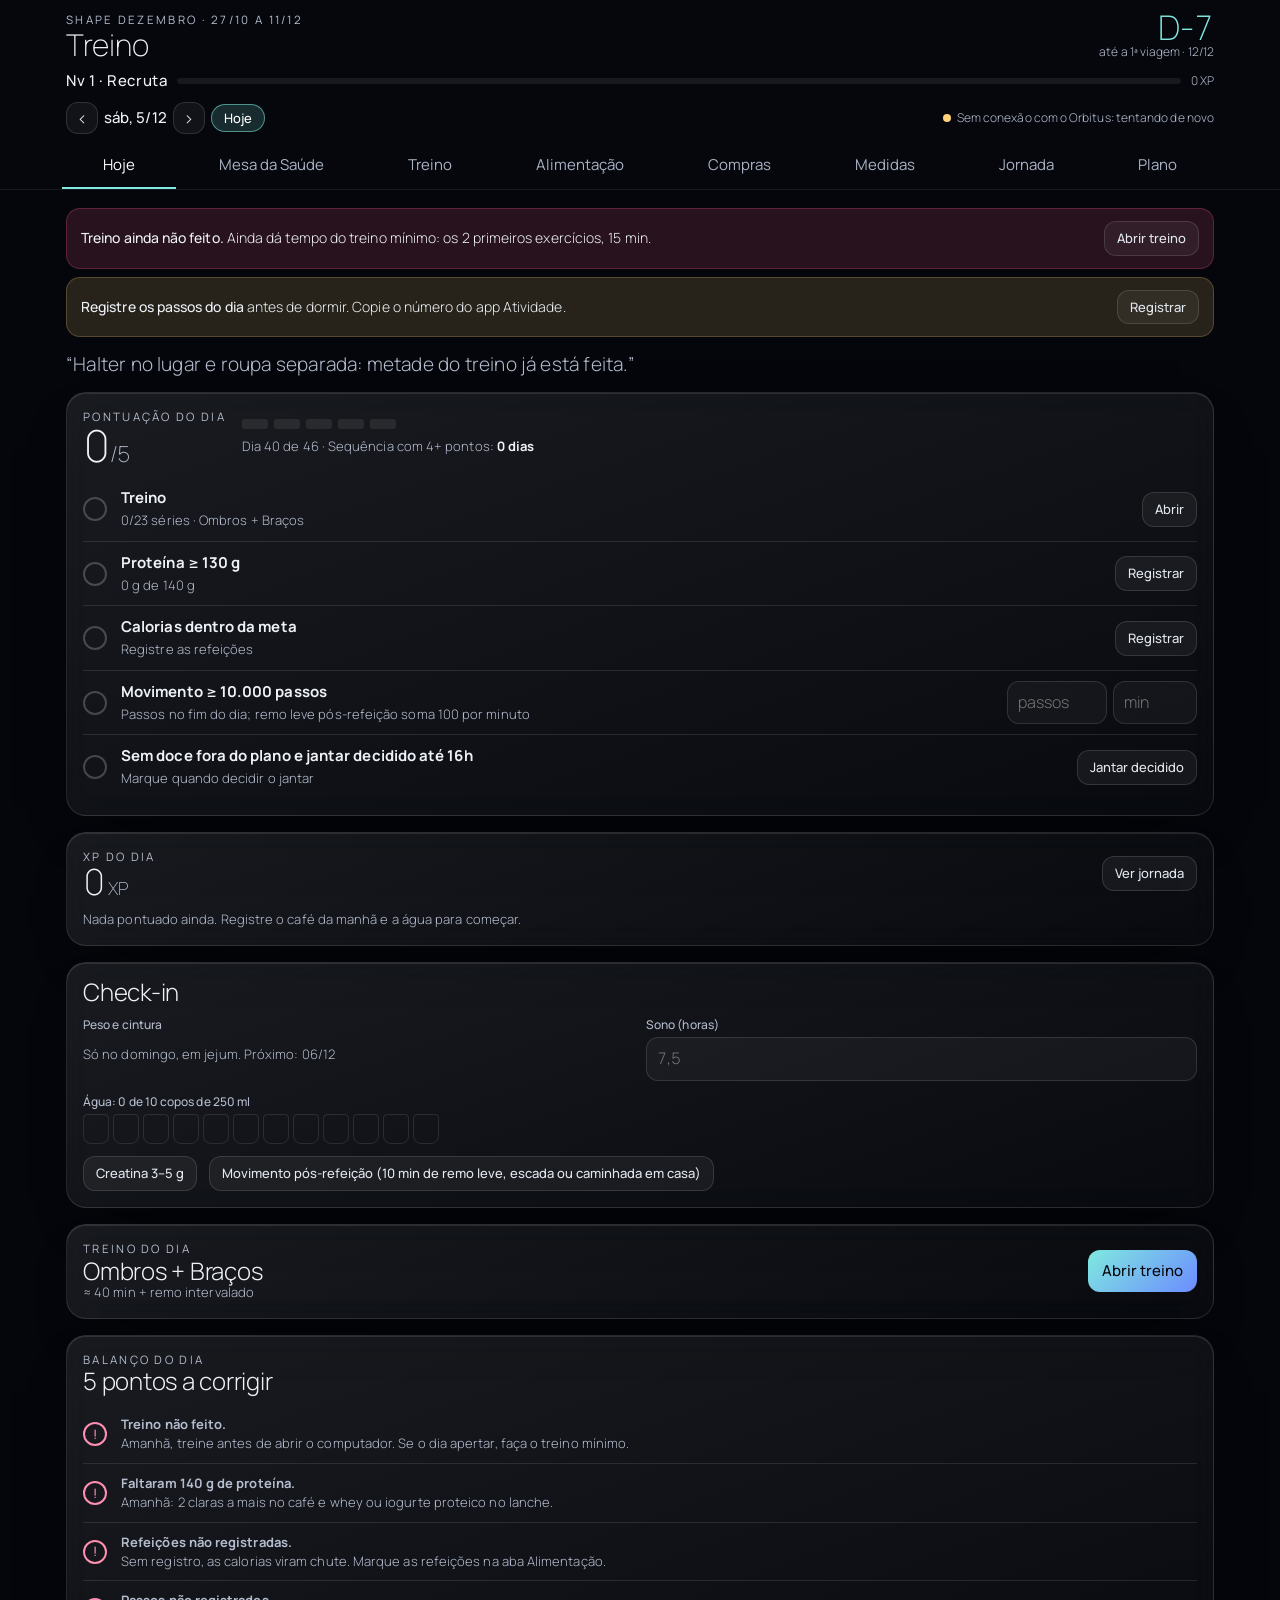
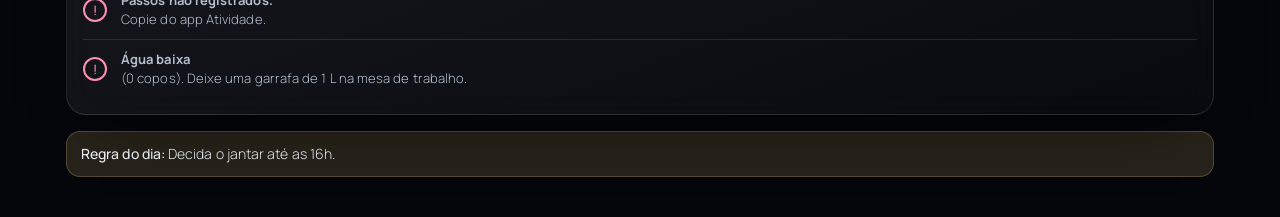
==== commit e5c57a22: "Snapshot automático 2026-10-30" ====
--- a/App/static/treino.html
+++ b/App/static/treino.html
@@ -3,7 +3,6 @@
 <meta name="claude:viewport-fit-sides" content="cover">
 <link rel="preconnect" href="https://fonts.googleapis.com">
 <link rel="preconnect" href="https://fonts.gstatic.com" crossorigin>
-<link rel="stylesheet" href="https://fonts.googleapis.com/css2?family=Barlow+Condensed:wght@600;700&family=IBM+Plex+Mono:wght@500&family=Source+Sans+3:wght@400;600;700&display=swap">
 <style>
 /* Layout: one mobile-first column (max 760px), sticky header with countdown + day switcher + tabs, rest timer docked to the bottom edge. Iron-and-chalk palette: cool graphite neutrals, cobalt for action, amber for the clock. */
 :root{
@@ -35,10 +34,10 @@
 button{cursor:pointer}
 :focus-visible{outline:2px solid var(--accent);outline-offset:2px}
 .wrap{max-width:760px;margin:0 auto;padding-left:max(16px,env(safe-area-inset-left,0px));padding-right:max(16px,env(safe-area-inset-right,0px))}
-h1,h2,h3{font-family:var(--f-display);font-weight:700;letter-spacing:.01em;margin:0;text-wrap:balance;line-height:1.05}
+h1,h2,h3{font-family:var(--f-display);font-weight:500;letter-spacing:.01em;margin:0;text-wrap:balance;line-height:1.05}
 .num{font-variant-numeric:tabular-nums}
 .mono{font-family:var(--f-mono);font-variant-numeric:tabular-nums}
-.eyebrow{font-size:11px;font-weight:700;letter-spacing:.12em;text-transform:uppercase;color:var(--ink-2)}
+.eyebrow{font-size:11px;font-weight:500;letter-spacing:.12em;text-transform:uppercase;color:var(--ink-2)}
 .muted{color:var(--ink-2)}
 .small{font-size:13px}
 
@@ -51,9 +50,9 @@
 .count b{font-family:var(--f-display);font-size:34px;line-height:.9;color:var(--accent)}
 .count span{font-size:12px;color:var(--ink-2)}
 .datebar{display:flex;align-items:center;gap:6px;flex-wrap:wrap}
-.datebar .d{font-weight:700;min-width:0}
+.datebar .d{font-weight:500;min-width:0}
 .iconbtn{border:1px solid var(--line);background:var(--surface);border-radius:8px;width:32px;height:32px;display:inline-grid;place-items:center;font-size:18px;line-height:1}
-.chip{border:1px solid var(--line);background:var(--surface);border-radius:999px;padding:4px 12px;font-size:13px;font-weight:600}
+.chip{border:1px solid var(--line);background:var(--surface);border-radius:999px;padding:4px 12px;font-size:13px;font-weight:500}
 .chip.on{background:var(--accent);border-color:var(--accent);color:var(--accent-ink)}
 .sync{margin-left:auto;font-size:12px;color:var(--ink-2);display:inline-flex;align-items:center;gap:6px}
 .sync i{width:8px;height:8px;border-radius:50%;background:var(--good);display:inline-block}
@@ -61,7 +60,7 @@
 .sync.busy i{background:var(--accent)}
 .tabs{display:flex;gap:2px;overflow-x:auto;scrollbar-width:none;margin:0 -4px}
 .tabs::-webkit-scrollbar{display:none}
-.tab{flex:1 0 auto;border:0;background:none;padding:10px 12px 11px;font-family:var(--f-display);font-size:17px;font-weight:600;letter-spacing:.04em;text-transform:uppercase;color:var(--ink-2);border-bottom:3px solid transparent}
+.tab{flex:1 0 auto;border:0;background:none;padding:10px 12px 11px;font-family:var(--f-display);font-size:17px;font-weight:500;letter-spacing:.04em;text-transform:uppercase;color:var(--ink-2);border-bottom:3px solid transparent}
 .tab.on{color:var(--ink);border-bottom-color:var(--accent)}
 
 main .wrap{padding-block:18px 40px;display:flex;flex-direction:column;gap:16px}
@@ -75,10 +74,10 @@
 
 /* inputs */
 .field{display:flex;flex-direction:column;gap:4px;min-width:0}
-.field span{font-size:12px;font-weight:600;color:var(--ink-2)}
+.field span{font-size:12px;font-weight:500;color:var(--ink-2)}
 .inp{width:100%;border:1px solid var(--line);background:var(--bg);border-radius:8px;padding:9px 10px;font-family:var(--f-mono);font-size:16px;font-variant-numeric:tabular-nums}
 .inp:focus{border-color:var(--accent);outline:none;box-shadow:0 0 0 3px var(--accent-soft)}
-.btn{border:1px solid var(--accent);background:var(--accent);color:var(--accent-ink);border-radius:8px;padding:10px 14px;font-weight:700}
+.btn{border:1px solid var(--accent);background:var(--accent);color:var(--accent-ink);border-radius:8px;padding:10px 14px;font-weight:500}
 .btn.ghost{background:transparent;color:var(--accent)}
 .btn.wide{width:100%}
 
@@ -90,12 +89,12 @@
 .score-n{font-family:var(--f-display);font-size:44px;line-height:.9}
 .check{display:grid;grid-template-columns:28px minmax(0,1fr) auto;gap:10px;align-items:center;padding:10px 0;border-top:1px solid var(--line)}
 .check:first-of-type{border-top:0}
-.dot{width:24px;height:24px;border-radius:50%;border:2px solid var(--line);display:grid;place-items:center;font-size:13px;font-weight:700}
+.dot{width:24px;height:24px;border-radius:50%;border:2px solid var(--line);display:grid;place-items:center;font-size:13px;font-weight:500}
 .dot.ok{background:var(--good);border-color:var(--good);color:var(--surface)}
 .dot.no{border-color:var(--bad);color:var(--bad)}
 .check b{display:block}
 .check small{color:var(--ink-2);font-size:13px}
-.toggle{border:1px solid var(--line);background:var(--surface);border-radius:8px;padding:7px 12px;font-weight:600;font-size:13px;white-space:nowrap}
+.toggle{border:1px solid var(--line);background:var(--surface);border-radius:8px;padding:7px 12px;font-weight:500;font-size:13px;white-space:nowrap}
 .toggle.on{background:var(--good-soft);border-color:var(--good);color:var(--good)}
 .cups{display:flex;gap:4px;flex-wrap:wrap}
 .cup{width:26px;height:30px;border-radius:4px 4px 8px 8px;border:1.5px solid var(--line);background:transparent}
@@ -104,7 +103,7 @@
 .note.amber{background:var(--amber-soft);color:var(--ink)}
 .note.good{background:var(--good-soft)}
 .note.bad{background:var(--bad-soft)}
-.note b{font-weight:700}
+.note b{font-weight:500}
 
 /* bars */
 .bar{height:10px;border-radius:5px;background:var(--surface-2);position:relative;overflow:hidden}
@@ -119,7 +118,7 @@
 .prog{display:flex;align-items:center;gap:10px;font-size:13px;color:var(--ink-2)}
 .prog .bar{flex:1}
 .ss{border:1px dashed var(--line);border-radius:var(--r);padding:10px;display:flex;flex-direction:column;gap:10px}
-.ss-label{font-size:12px;font-weight:700;letter-spacing:.06em;text-transform:uppercase;color:var(--ink-2);padding:0 4px}
+.ss-label{font-size:12px;font-weight:500;letter-spacing:.06em;text-transform:uppercase;color:var(--ink-2);padding:0 4px}
 .ex{background:var(--surface);border:1px solid var(--line);border-radius:var(--r);padding:14px;display:flex;flex-direction:column;gap:10px}
 .ex.complete{border-color:var(--good)}
 .ex-top{display:grid;grid-template-columns:128px minmax(0,1fr);gap:12px;align-items:start}
@@ -128,11 +127,11 @@
 .ex.zoom .ex-top{grid-template-columns:minmax(0,1fr)}
 .ex.zoom .fig{cursor:zoom-out;max-width:420px}
 .ex-links{display:flex;gap:12px;flex-wrap:wrap;align-items:center;margin-top:6px}
-.vid{font-size:13px;font-weight:700;color:var(--accent);text-decoration:none}
+.vid{font-size:13px;font-weight:500;color:var(--accent);text-decoration:none}
 .vid:hover{text-decoration:underline}
 @media (max-width:420px){.ex-top{grid-template-columns:104px minmax(0,1fr)}}
-.tag{font-family:var(--f-display);font-weight:700;font-size:15px;background:var(--ink);color:var(--surface);border-radius:6px;padding:2px 7px;flex:none}
-.ex-name{font-weight:700;font-size:16px;line-height:1.25}
+.tag{font-family:var(--f-display);font-weight:500;font-size:15px;background:var(--ink);color:var(--surface);border-radius:6px;padding:2px 7px;flex:none}
+.ex-name{font-weight:500;font-size:16px;line-height:1.25}
 .ex-meta{font-size:13px;color:var(--ink-2)}
 .ex-tip{font-size:13px;color:var(--ink-2)}
 .sugg{font-size:13px;border-radius:6px;padding:7px 10px;background:var(--surface-2)}
@@ -143,11 +142,11 @@
 .set.nokg{grid-template-columns:24px minmax(0,1fr) 44px}
 .set .sn{font-family:var(--f-mono);color:var(--ink-2);font-size:13px;text-align:center}
 .set label{display:flex;align-items:center;gap:6px;border:1px solid var(--line);border-radius:8px;background:var(--bg);padding:0 8px;min-width:0}
-.set label span{font-size:11px;font-weight:700;color:var(--ink-2);text-transform:uppercase;letter-spacing:.06em}
+.set label span{font-size:11px;font-weight:500;color:var(--ink-2);text-transform:uppercase;letter-spacing:.06em}
 .set label input{border:0;background:transparent;width:100%;min-width:0;padding:8px 0;font-family:var(--f-mono);font-size:16px;font-variant-numeric:tabular-nums;outline:none}
 .set label:focus-within{border-color:var(--accent);box-shadow:0 0 0 3px var(--accent-soft)}
 .set.done label{background:var(--good-soft);border-color:transparent}
-.chk{width:44px;height:38px;border-radius:8px;border:1.5px solid var(--line);background:var(--surface);font-size:18px;font-weight:700;color:var(--ink-2)}
+.chk{width:44px;height:38px;border-radius:8px;border:1.5px solid var(--line);background:var(--surface);font-size:18px;font-weight:500;color:var(--ink-2)}
 .set.done .chk{background:var(--good);border-color:var(--good);color:var(--surface)}
 .block{display:flex;gap:12px;align-items:center;justify-content:space-between;flex-wrap:wrap}
 
@@ -178,12 +177,12 @@
 .legend i{display:inline-block;width:14px;height:3px;vertical-align:middle;margin-right:5px;border-radius:2px}
 .tablewrap{overflow-x:auto}
 table{border-collapse:collapse;width:100%;font-size:14px;min-width:520px}
-th{font-size:11px;letter-spacing:.08em;text-transform:uppercase;color:var(--ink-2);text-align:right;padding:6px 8px;border-bottom:1px solid var(--line);font-weight:700}
+th{font-size:11px;letter-spacing:.08em;text-transform:uppercase;color:var(--ink-2);text-align:right;padding:6px 8px;border-bottom:1px solid var(--line);font-weight:500}
 td{text-align:right;padding:8px;border-bottom:1px solid var(--line);font-variant-numeric:tabular-nums}
 th:first-child,td:first-child{text-align:left}
 tr.cur td{background:var(--accent-soft)}
 .heat{display:grid;grid-template-columns:44px repeat(7,minmax(0,1fr));gap:4px;align-items:center}
-.heat .hd{font-size:11px;color:var(--ink-2);text-align:center;font-weight:700;text-transform:uppercase}
+.heat .hd{font-size:11px;color:var(--ink-2);text-align:center;font-weight:500;text-transform:uppercase}
 .heat .wk{font-size:11px;color:var(--ink-2);font-family:var(--f-mono)}
 .cell{aspect-ratio:1.6;max-width:100%;border-radius:5px;border:0;background:var(--surface-2);font-size:10px;font-family:var(--f-mono);color:var(--ink-2);padding:0}
 .cell.s1{background:color-mix(in srgb,var(--accent) 18%,var(--surface-2))}
@@ -198,13 +197,13 @@
 /* timer */
 #timer{position:fixed;left:0;right:0;bottom:0;z-index:20;background:var(--ink);color:var(--surface);padding-bottom:env(safe-area-inset-bottom,0px)}
 #timer .wrap{padding-block:10px 12px;display:grid;grid-template-columns:minmax(0,1fr) auto;gap:6px 12px;align-items:center}
-#timer .tl{font-size:12px;letter-spacing:.1em;text-transform:uppercase;font-weight:700;opacity:.8}
+#timer .tl{font-size:12px;letter-spacing:.1em;text-transform:uppercase;font-weight:500;opacity:.8}
 #timer .tt{font-family:var(--f-display);font-size:44px;line-height:.9;color:var(--amber)}
 #timer.hard .tt{color:var(--bad)}
 #timer .tb{grid-column:1/-1;height:4px;background:rgba(127,127,127,.35);border-radius:2px;overflow:hidden}
 #timer .tb i{display:block;height:100%;background:var(--amber)}
 #timer .tc{display:flex;gap:6px}
-#timer .tc button{border:1px solid rgba(127,127,127,.5);background:transparent;color:var(--surface);border-radius:8px;padding:8px 10px;font-weight:700;font-size:13px}
+#timer .tc button{border:1px solid rgba(127,127,127,.5);background:transparent;color:var(--surface);border-radius:8px;padding:8px 10px;font-weight:500;font-size:13px}
 /* coaching */
 .quote{font-family:var(--f-display);font-size:19px;line-height:1.2;letter-spacing:.01em;color:var(--ink-2);text-wrap:balance}
 .reminders{display:flex;flex-direction:column;gap:8px}
@@ -214,8 +213,8 @@
 .sugg.down b{color:var(--amber)}
 .set.timed{grid-template-columns:24px minmax(0,1fr) 44px 44px}
 .chk.play{color:var(--accent);border-color:var(--accent)}
-.linkbtn{border:0;background:none;padding:0;font-size:13px;font-weight:700;color:var(--ink-2);text-decoration:underline;text-underline-offset:2px}
-.trend{font-weight:700}.trend.up{color:var(--good)}.trend.down{color:var(--bad)}
+.linkbtn{border:0;background:none;padding:0;font-size:13px;font-weight:500;color:var(--ink-2);text-decoration:underline;text-underline-offset:2px}
+.trend{font-weight:500}.trend.up{color:var(--good)}.trend.down{color:var(--bad)}
 details.card summary{cursor:pointer;list-style:none}
 details.card summary::-webkit-details-marker{display:none}
 details.card summary::before{content:"▸ ";color:var(--ink-2)}
@@ -223,7 +222,7 @@
 .coach{border-top:1px solid var(--line);padding-top:12px;display:flex;flex-direction:column;gap:10px}
 .coach-out{white-space:pre-wrap;background:var(--surface-2);border-radius:8px;padding:12px 14px;line-height:1.5}
 .btn[disabled]{opacity:.6;cursor:default}
-.swap summary{cursor:pointer;font-size:13px;font-weight:700;color:var(--ink-2)}
+.swap summary{cursor:pointer;font-size:13px;font-weight:500;color:var(--ink-2)}
 /* meals */
 .meal-b{padding:12px 0;border-top:1px solid var(--line);display:flex;flex-direction:column;gap:8px}
 .meal-b:first-child{border-top:0}
@@ -233,9 +232,9 @@
 .editor{background:var(--surface-2);border-radius:var(--r);padding:12px;display:flex;flex-direction:column;gap:10px}
 .editor .inp,.editor .pin{background:var(--surface)}
 .mi{display:grid;grid-template-columns:minmax(0,1fr) 96px auto 28px;gap:8px;align-items:center;padding:4px 0}
-.mi-n{font-size:14px;font-weight:600;min-width:0}
+.mi-n{font-size:14px;font-weight:500;min-width:0}
 .xbtn{border:0;background:none;font-size:20px;color:var(--ink-2);padding:0}
-.picker summary{cursor:pointer;font-weight:700;font-size:14px;color:var(--accent)}
+.picker summary{cursor:pointer;font-weight:500;font-size:14px;color:var(--accent)}
 .buy-row{display:grid;grid-template-columns:minmax(0,1fr) 96px;gap:8px 10px;align-items:center;padding:10px 0;border-top:1px solid var(--line)}
 .buy-btns{grid-column:1/-1;display:flex;gap:8px;flex-wrap:wrap;align-items:center}
 @media (max-width:480px){.meal-h{grid-template-columns:minmax(0,1fr)}.meal-btns{flex-direction:row;flex-wrap:wrap}.mi{grid-template-columns:minmax(0,1fr) 88px 28px}.mi .mono{grid-column:1/2;grid-row:2}}
@@ -243,25 +242,25 @@
 .pantry-row{display:grid;grid-template-columns:minmax(0,1fr) 108px auto;gap:8px;align-items:center;padding:8px 0;border-top:1px solid var(--line)}
 .pin{display:flex;align-items:center;gap:4px;border:1px solid var(--line);border-radius:8px;background:var(--bg);padding:0 8px}
 .pin input{border:0;background:transparent;width:100%;min-width:0;padding:7px 0;font-family:var(--f-mono);font-size:15px;outline:none;text-align:right}
-.pin span{font-size:11px;font-weight:700;color:var(--ink-2)}
+.pin span{font-size:11px;font-weight:500;color:var(--ink-2)}
 .pin:focus-within{border-color:var(--accent);box-shadow:0 0 0 3px var(--accent-soft)}
 .toggle[disabled]{opacity:.4;cursor:default}
 textarea.inp{resize:vertical}
 @media (max-width:420px){.pantry-row{grid-template-columns:minmax(0,1fr) 92px}.pantry-row .toggle{grid-column:1/-1;justify-self:start}}
 /* game */
 .lvl{display:flex;align-items:center;gap:10px;border:0;background:none;padding:0;width:100%;text-align:left}
-.lvl .lv{font-family:var(--f-display);font-weight:700;font-size:15px;letter-spacing:.04em;text-transform:uppercase;white-space:nowrap}
+.lvl .lv{font-family:var(--f-display);font-weight:500;font-size:15px;letter-spacing:.04em;text-transform:uppercase;white-space:nowrap}
 .lvl .bar{flex:1;height:6px}
 .lvl .xp{font-family:var(--f-mono);font-size:12px;color:var(--ink-2);white-space:nowrap}
 .xpchips{display:flex;flex-wrap:wrap;gap:6px}
-.xpchip{font-size:12px;border-radius:999px;padding:3px 10px;background:var(--accent-soft);color:var(--ink);font-weight:600}
+.xpchip{font-size:12px;border-radius:999px;padding:3px 10px;background:var(--accent-soft);color:var(--ink);font-weight:500}
 .xpchip b{font-family:var(--f-mono);color:var(--accent);font-weight:500}
 .levelcard{display:grid;grid-template-columns:auto minmax(0,1fr);gap:16px;align-items:center}
-.medal{width:84px;height:84px;border-radius:50%;display:grid;place-items:center;background:var(--accent);color:var(--accent-ink);font-family:var(--f-display);font-size:44px;font-weight:700;box-shadow:inset 0 0 0 5px color-mix(in srgb,var(--accent-ink) 22%,transparent)}
+.medal{width:84px;height:84px;border-radius:50%;display:grid;place-items:center;background:var(--accent);color:var(--accent-ink);font-family:var(--f-display);font-size:44px;font-weight:500;box-shadow:inset 0 0 0 5px color-mix(in srgb,var(--accent-ink) 22%,transparent)}
 .lvname{font-family:var(--f-display);font-size:30px;text-transform:uppercase;line-height:1}
 .badges{display:grid;grid-template-columns:repeat(auto-fill,minmax(150px,1fr));gap:10px}
 .badge{border:1px solid var(--line);border-radius:var(--r);padding:12px;display:flex;flex-direction:column;gap:4px;background:var(--surface);min-width:0}
-.badge .bi{width:36px;height:36px;border-radius:9px;display:grid;place-items:center;background:var(--surface-2);font-family:var(--f-display);font-weight:700;font-size:18px;color:var(--ink-2)}
+.badge .bi{width:36px;height:36px;border-radius:9px;display:grid;place-items:center;background:var(--surface-2);font-family:var(--f-display);font-weight:500;font-size:18px;color:var(--ink-2)}
 .badge.on{border-color:var(--accent)}
 .badge.on .bi{background:var(--accent);color:var(--accent-ink)}
 .badge b{font-size:14px;line-height:1.2}
@@ -270,14 +269,14 @@
 .chal{display:grid;grid-template-columns:44px minmax(0,1fr) auto;gap:10px;align-items:center;padding:9px 0;border-top:1px solid var(--line)}
 .chal:first-of-type{border-top:0}
 .chal .wk{font-family:var(--f-mono);font-size:12px;color:var(--ink-2)}
-.pill{font-size:11px;font-weight:700;letter-spacing:.06em;text-transform:uppercase;border-radius:999px;padding:3px 9px;background:var(--surface-2);color:var(--ink-2);white-space:nowrap}
+.pill{font-size:11px;font-weight:500;letter-spacing:.06em;text-transform:uppercase;border-radius:999px;padding:3px 9px;background:var(--surface-2);color:var(--ink-2);white-space:nowrap}
 .pill.good{background:var(--good-soft);color:var(--good)}
 .pill.bad{background:var(--bad-soft);color:var(--bad)}
 .pill.acc{background:var(--accent-soft);color:var(--accent)}
 .flame{font-family:var(--f-display);font-size:56px;line-height:.9;color:var(--amber)}
 #toast{position:fixed;left:50%;transform:translateX(-50%);bottom:calc(env(safe-area-inset-bottom,0px) + 18px);z-index:30;display:flex;flex-direction:column;gap:6px;align-items:center;pointer-events:none;width:max-content;max-width:calc(100vw - 32px)}
 body.timing #toast{bottom:calc(env(safe-area-inset-bottom,0px) + 118px)}
-.toast{background:var(--ink);color:var(--surface);border-radius:999px;padding:9px 16px;font-weight:700;font-size:14px;box-shadow:0 6px 20px rgba(0,0,0,.25);animation:tin .25s ease-out}
+.toast{background:var(--ink);color:var(--surface);border-radius:999px;padding:9px 16px;font-weight:500;font-size:14px;box-shadow:0 6px 20px rgba(0,0,0,.25);animation:tin .25s ease-out}
 .toast.big{background:var(--accent);color:var(--accent-ink);border-radius:12px;padding:12px 18px;text-align:center}
 .toast .mono{color:var(--amber)}
 .toast.big .mono{color:inherit}
@@ -307,6 +306,31 @@
 .medal{box-shadow:0 0 40px rgba(127,233,223,.35)}
 .fig{background:rgba(255,255,255,.03)}
 .embed .top-row{display:none}.embed .top .wrap{padding-top:8px}
+/* Orbitus v2: mesma linguagem da Home (vidro, Manrope fina, cinzas legíveis) */
+:root,:root[data-theme],:root:not([data-theme="light"]){--ink-2:#b4bccd;--f-mono:Manrope,system-ui,sans-serif;--line:rgba(255,255,255,.10)}
+.embed,.embed body{background:#04060b}
+.embed .top{background:rgba(4,6,11,.78)}
+body{letter-spacing:.005em}
+.mono,.num,.inp,.set label input,.pin input{font-variant-numeric:tabular-nums}
+.card,.ex,.kpi,.badge,.meal-b{background:linear-gradient(160deg,rgba(255,255,255,.085),rgba(255,255,255,.02));border:1px solid rgba(255,255,255,.11);border-radius:20px;box-shadow:inset 0 1px 0 rgba(255,255,255,.10),0 24px 60px -34px rgba(0,0,0,.9)}
+.card h2{font-size:24px;font-weight:300;letter-spacing:-.01em}.card h3{font-weight:400}
+.score-n,.kpi .v,.count b,.flame,#timer .tt,.medal,.lvname,.session-head h2{font-weight:200!important;letter-spacing:-.01em}
+.lvname,.lvl .lv{text-transform:none}
+.eyebrow{font-weight:400;letter-spacing:.2em;font-size:11.5px}
+.tab{color:#aab2c4;border-bottom-width:2px}.tab.on{color:#fff}
+.chip,.toggle,.iconbtn,.pill{background:rgba(255,255,255,.05);border:1px solid rgba(255,255,255,.13);color:#e3e8f1}
+.chip{border-radius:999px}.toggle,.iconbtn{border-radius:12px}
+.chip.on{background:rgba(127,233,223,.16);border-color:rgba(127,233,223,.55);color:#fff}
+.toggle.on{background:rgba(127,233,223,.14);border-color:rgba(127,233,223,.5);color:#bff6f0}
+.note{border-radius:14px;border:1px solid rgba(255,255,255,.06)}
+.note.bad{border-color:rgba(255,93,140,.25)}.note.amber{border-color:rgba(255,210,122,.22)}.note.good{border-color:rgba(127,233,223,.22)}
+.inp{border-radius:12px;border-color:rgba(255,255,255,.12)}
+.pip{background:rgba(255,255,255,.08)}.pip.on{background:#7fe9df;box-shadow:0 0 10px rgba(127,233,223,.5)}
+.bar{background:rgba(255,255,255,.07)}.bar>i{background:linear-gradient(90deg,#7fe9df,#6c8cff)}
+.dot{border-color:rgba(255,255,255,.22)}.dot.ok{color:#04060b}
+.check small,.small,.muted{color:#b4bccd}
+.badge .bi{font-weight:300}
+canvas.agf{display:block}
 </style>
 <header class="top" id="top"></header>
 <main><div class="wrap" id="view"></div></main>
@@ -791,10 +815,30 @@
 
 
 /* ---------- Mesa da Saúde ---------- */
-function glyph(a,size){const c=a.cor||'200,210,230',vaga=a.status!=='ativo';let dots='';const n=46;
-  for(let i=0;i<n;i++){const t=i/n*Math.PI*2;let r=14;if(a.forma==='espiral')r=5+12*(i/n);else if(a.forma==='nuvem')r=8+6*Math.sin(i*2.3);else if(a.forma==='onda')r=12+3*Math.sin(i*.9);
-    dots+=`<circle cx="${(22+Math.cos(t*(a.forma==='espiral'?2:1))*r).toFixed(1)}" cy="${(22+Math.sin(t*(a.forma==='espiral'?2:1))*r).toFixed(1)}" r="${(0.7+((i*7)%5)/6).toFixed(2)}" fill="rgba(${c},${vaga?.25:.55+((i*3)%4)/10})"/>`}
-  return `<svg width="${size||44}" height="${size||44}" viewBox="0 0 44 44" aria-hidden="true">${dots}<circle cx="22" cy="22" r="3" fill="rgba(${c},${vaga?.3:1})"/></svg>`}
+/* Agentes como formas de partículas: o mesmo sistema da Mesa do Wealth (casca, nuvem, onda, anel, espiral, disco, núcleo). */
+function glyph(a,size){const z=size||44,vaga=a.status!=='ativo';
+  return `<canvas class="agf${vaga?' vaga':''}" width="${z}" height="${z}" style="width:${z}px;height:${z}px;flex:none" data-forma="${esc(a.forma||'casca')}" data-cor="${esc(a.cor||'200,210,230')}" data-seed="${esc(a.id||a.nome||'x')}" aria-hidden="true"></canvas>`}
+function formaAg(tipo,seed,n){let s=seed||7;const r=()=>{s=(s*16807)%2147483647;return(s-1)/2147483646},g=()=>Math.sqrt(-2*Math.log(r()+1e-9))*Math.cos(6.283*r());const P=[];
+  if(tipo==='nucleo'||tipo==='casca'){for(let i=0;i<n;i++){const y=1-2*(i+.5)/n,rr=Math.sqrt(1-y*y),f=i*2.39996;P.push({x:Math.cos(f)*rr,y,z:Math.sin(f)*rr,b:1,ph:r()*6.28,j:.02*g()})}
+    if(tipo==='nucleo')for(let i=0;i<n*.45;i++){const d=Math.pow(r(),2.2)*.95,th=Math.acos(2*r()-1),ph=6.283*r();P.push({x:d*Math.sin(th)*Math.cos(ph),y:d*Math.cos(th),z:d*Math.sin(th)*Math.sin(ph),b:1.6,ph:r()*6.28,j:0})}}
+  else if(tipo==='nuvem'){for(let i=0;i<n;i++){const d=Math.cbrt(r())*(.85+.25*r()),t=Math.acos(2*r()-1),p=6.283*r();P.push({x:d*Math.sin(t)*Math.cos(p),y:d*Math.cos(t),z:d*Math.sin(t)*Math.sin(p),b:1,ph:r()*6.28,j:.05})}}
+  else if(tipo==='onda'){const L=Math.round(Math.sqrt(n*.6)),C=Math.round(n/L);for(let i=0;i<L;i++)for(let k=0;k<C;k++)P.push({u:Math.PI*(i+.5)/L,v:6.283*k/C,b:1,onda:1})}
+  else if(tipo==='anel'){for(let i=0;i<n;i++){const a=6.283*r(),b=6.283*r(),R=.72,rt=.26*(.85+.3*r());P.push({x:(R+rt*Math.cos(b))*Math.cos(a),y:rt*Math.sin(b),z:(R+rt*Math.cos(b))*Math.sin(a),b:1,ph:r()*6.28,j:.01})}}
+  else if(tipo==='espiral'){for(let i=0;i<n;i++){const q=i/n,th=Math.acos(1-2*q),ph=q*6.283*14+.15*g();P.push({x:Math.sin(th)*Math.cos(ph),y:Math.cos(th),z:Math.sin(th)*Math.sin(ph),b:1,ph:r()*6.28,j:.01})}}
+  else{for(let i=0;i<n;i++){const rd=Math.sqrt(r()),arm=(i%3)*2.094,an=arm+rd*4.2+.35*g();P.push({x:rd*Math.cos(an),y:.06*g()*(1-rd*.6),z:rd*Math.sin(an),b:1+(rd<.15?1:0),ph:r()*6.28,j:.01})}}
+  return P}
+const AGC=new WeakMap();
+function hashAg(t){let h=7;for(const c of String(t))h=(h*31+c.charCodeAt(0))%2147483646;return h+1}
+function desenharAgentes(t){
+  document.querySelectorAll('canvas.agf').forEach(cv=>{const r=cv.getBoundingClientRect();if(r.bottom<0||r.top>innerHeight)return;
+    let it=AGC.get(cv);if(!it){const sd=hashAg(cv.dataset.seed),W=cv.clientWidth;it={P:formaAg(cv.dataset.forma,sd,W>48?900:520),rx:.35+(sd%100)/250,ry:(sd%628)/100,dir:sd%2?1:-1,k:2+sd%3,m:2+(sd>>3)%3,c:cv.dataset.cor.split(',').map(Number),vaga:cv.classList.contains('vaga')};AGC.set(cv,it)}
+    const dpr=Math.min(devicePixelRatio||1,2),W=cv.clientWidth,H=cv.clientHeight;if(cv.width!==Math.round(W*dpr)){cv.width=Math.round(W*dpr);cv.height=Math.round(H*dpr)}
+    const g=cv.getContext('2d');g.setTransform(dpr,0,0,dpr,0,0);g.clearRect(0,0,W,H);
+    const R=W*.38*(1+.025*Math.sin(t*.9+it.ry)),cx=W/2,cy=H/2,sa=Math.sin(it.rx),ca=Math.cos(it.rx),yr=it.ry+t*.06*it.dir,sb=Math.sin(yr),cb=Math.cos(yr),k=it.vaga?.35:1,c=it.c;
+    for(const p of it.P){let x,y,z;if(p.onda){const rr=1+.22*Math.sin(it.k*p.v+t*.7)*Math.sin(it.m*p.u+t*.45);x=rr*Math.sin(p.u)*Math.cos(p.v);y=rr*Math.cos(p.u);z=rr*Math.sin(p.u)*Math.sin(p.v)}
+      else{const w=p.j?Math.sin(t*1.1+p.ph)*p.j:0;x=p.x+w;y=p.y+w*.7;z=p.z-w*.5}
+      const x1=x*cb+z*sb,z1=-x*sb+z*cb,y1=y*ca-z1*sa,z2=y*sa+z1*ca,pf=2.8/(2.8-z2),al=(.22+.55*(z2+1)/2)*p.b*k,sz=(.6+.6*(z2+1)/2)*(p.b>1?1.2:1);
+      g.fillStyle=`rgba(${c[0]},${c[1]},${c[2]},${Math.min(1,al).toFixed(3)})`;g.fillRect(cx+x1*R*pf,cy+y1*R*pf,sz,sz)}})}
 function viewMesa(){
   const M=S.mesa||{agentes:[],pareceres:[],perguntas:[]};const P=M.pareceres||[];
   const sel=S.mesaData&&P.find(x=>x.data===S.mesaData)||P[0];
@@ -978,7 +1022,7 @@
     <h2>Totais do dia</h2>
     <div><div class="barline"><b>Proteína</b><span class="mono">${n.p} / ${PLAN.protein} g</span></div><div class="bar"><i style="width:${pp}%"></i></div></div>
     <div><div class="barline"><b>Calorias</b><span class="mono">${f0(n.kc)} / ${f0(PLAN.kcal)} kcal</span></div><div class="bar ${n.kc>PLAN.kcalCap?'over':''}"><i style="width:${kp}%"></i></div></div>
-    <div class="small muted">Doce planejado hoje: <b class="mono" style="color:var(--ink)">${n.doce} / 150 kcal</b>${n.doceExtra?` · <span style="color:var(--bad);font-weight:700">${n.doceExtra} fora do plano</span>`:''}</div>
+    <div class="small muted">Doce planejado hoje: <b class="mono" style="color:var(--ink)">${n.doce} / 150 kcal</b>${n.doceExtra?` · <span style="color:var(--bad);font-weight:500">${n.doceExtra} fora do plano</span>`:''}</div>
     ${n.p<100&&n.logged?`<div class="note amber">Proteína baixa. Se a vontade de doce aparecer à noite, a causa costuma estar aqui. Uma sobremesa proteica resolve as duas coisas.</div>`:''}
   </section>
   <section class="card"><div class="block"><div><div class="eyebrow">Cardápio ${menuIdx(k)+1} de 14 · peixe, ovos e frango</div><h2>Cardápio de hoje</h2></div><button class="toggle" data-act="menushift">Trocar cardápio</button></div>
@@ -1454,7 +1498,7 @@
   if(nowDone)checkWorkoutComplete(k);
   return nowDone;
 }
-function checkWorkoutComplete(k){const t=sessionTotals(k);if(t.total&&t.done>=t.total&&!getDay(k).workout.done){mutate(k,d=>{d.workout.done=true});toast(`Treino concluído<br><span style="font-weight:600">${esc(phraseRandom())}</span>`,true)}}
+function checkWorkoutComplete(k){const t=sessionTotals(k);if(t.total&&t.done>=t.total&&!getDay(k).workout.done){mutate(k,d=>{d.workout.done=true});toast(`Treino concluído<br><span style="font-weight:500">${esc(phraseRandom())}</span>`,true)}}
 
 /* ---------- refeições livres ---------- */
 // unidade 'un': k e p por unidade; unidade 'g': k e p por 100 g. pan = baixa no estoque por unidade de q
@@ -1750,7 +1794,7 @@
     case 'rec':mutate(k,d=>{const r=b.dataset.r;if(d.workout.yoga&&(d.workout.rec||'ioga')===r){d.workout.yoga=false;d.workout.rec=null}else{d.workout.yoga=true;d.workout.rec=r}});break;
     case 'remoOn':mutate(k,d=>{d.workout.remoOn=true});break;
     case 'letter':mutate(k,d=>{const l=b.dataset.l;const auto=autoSession(k);d.workout.letter=l===auto?null:l});break;
-    case 'finish':{const was=getDay(k).workout.done;mutate(k,d=>{d.workout.done=!d.workout.done});if(!was)toast(`Treino concluído<br><span style="font-weight:600">${esc(phraseRandom())}</span>`,true);break}
+    case 'finish':{const was=getDay(k).workout.done;mutate(k,d=>{d.workout.done=!d.workout.done});if(!was)toast(`Treino concluído<br><span style="font-weight:500">${esc(phraseRandom())}</span>`,true);break}
     case 'meal':{const sl=b.dataset.m;S.mealEdit=null;mutate(k,d=>{d.meals=d.meals||{};d.meals[sl]=d.meals[sl]===true?false:true});break}
     case 'mcustom':{const sl=b.dataset.m;const v=(getDay(k).meals||{})[sl];if(v&&v!==true){S.mealEdit=S.mealEdit===sl?null:sl;render()}else{S.mealEdit=sl;mutate(k,d=>{d.meals=d.meals||{};d.meals[sl]={c:1,items:[]}})}break}
     case 'madd':{const sl=b.dataset.m,f=b.dataset.f;mutate(k,d=>{const r=d.meals[sl];r.items=r.items||[];const ex=r.items.find(x=>x.f===f);if(ex)ex.q=+(ex.q+FOODS[f].def).toFixed(1);else r.items.push({f,q:FOODS[f].def})});break}
@@ -1786,7 +1830,7 @@
     case 'pskip':{const id=b.dataset.id;pmutate(P=>{P.skip=P.skip||{};P.skip[id]=true});toast(`${esc(ITEMS[id].n.split(' (')[0])} saiu da lista`);break}
     case 'punskip':{const id=b.dataset.id;pmutate(P=>{if(P.skip)delete P.skip[id]});break}
     case 'pbuy':{const id=b.dataset.id;const el=document.getElementById('pq-'+id);const q=num(el&&el.value)??+b.dataset.q;_cc=null;pmutate(()=>pBuy(id,q));toast(`${esc(ITEMS[id].n.split(' (')[0])} no estoque`);break}
-    case 'pbuyall':{_cc=null;const L=shoppingList();const qs=L.items.map(x=>{const el=document.getElementById('pq-'+x.id);return num(el&&el.value)??x.q});pmutate(()=>{L.items.forEach((x,i)=>{_cc=null;if(qs[i]>0)pBuy(x.id,qs[i])})});toast(`Compra registrada<br><span style="font-weight:600">${L.items.length} itens no estoque</span>`,true);break}
+    case 'pbuyall':{_cc=null;const L=shoppingList();const qs=L.items.map(x=>{const el=document.getElementById('pq-'+x.id);return num(el&&el.value)??x.q});pmutate(()=>{L.items.forEach((x,i)=>{_cc=null;if(qs[i]>0)pBuy(x.id,qs[i])})});toast(`Compra registrada<br><span style="font-weight:500">${L.items.length} itens no estoque</span>`,true);break}
     case 'pcopy':{_cc=null;const txt=copyText(shoppingList());const box=document.getElementById('pcopybox');
       const fallback=()=>{if(box){box.hidden=false;box.focus();box.select()}toast('Selecionei a lista: copie manualmente')};
       try{navigator.clipboard.writeText(txt).then(()=>toast('Lista copiada. Cole no Lembretes'),fallback)}catch(e){fallback()}break}
@@ -1817,8 +1861,10 @@
 
 /* ---------- figure animation ---------- */
 let figLast=0;
+function treinoVisivel(){if(document.hidden)return false;const f=window.frameElement;if(!f)return true;try{if(!f.getClientRects().length)return false;const r=f.getBoundingClientRect();return r.bottom>0&&r.top<parent.innerHeight}catch(e){return true}}
 function figLoop(now){
-  if(now-figLast>40){figLast=now;const ph=(now%2800)/2800;const ez=x=>0.5-0.5*Math.cos(Math.PI*x);
+  if(!treinoVisivel()){setTimeout(()=>requestAnimationFrame(figLoop),500);return}
+  if(now-figLast>40){desenharAgentes(now/1000);figLast=now;const ph=(now%2800)/2800;const ez=x=>0.5-0.5*Math.cos(Math.PI*x);
     const t=ph<.4?ez(ph/.4):ph<.5?1:ph<.9?1-ez((ph-.5)/.4):0;const vh=window.innerHeight;
     document.querySelectorAll('svg.fig[data-ex]').forEach(el=>{const r=el.getBoundingClientRect();if(r.bottom<0||r.top>vh)return;el.innerHTML=figInner(el.dataset.ex,t)})}
   requestAnimationFrame(figLoop)}
@@ -1828,7 +1874,7 @@
 lsLoad();
 if(S.sel<PLAN.gridStart)S.sel=PLAN.gridStart;
 render();
-if(!REDUCE)requestAnimationFrame(figLoop);
+if(!REDUCE)requestAnimationFrame(figLoop);else setTimeout(()=>desenharAgentes(0),300);
 setInterval(()=>{if(!isTyping()&&S.tab==='hoje'&&!S.coachBusy)render()},5*60*1000);
 initCloud();
 </script>
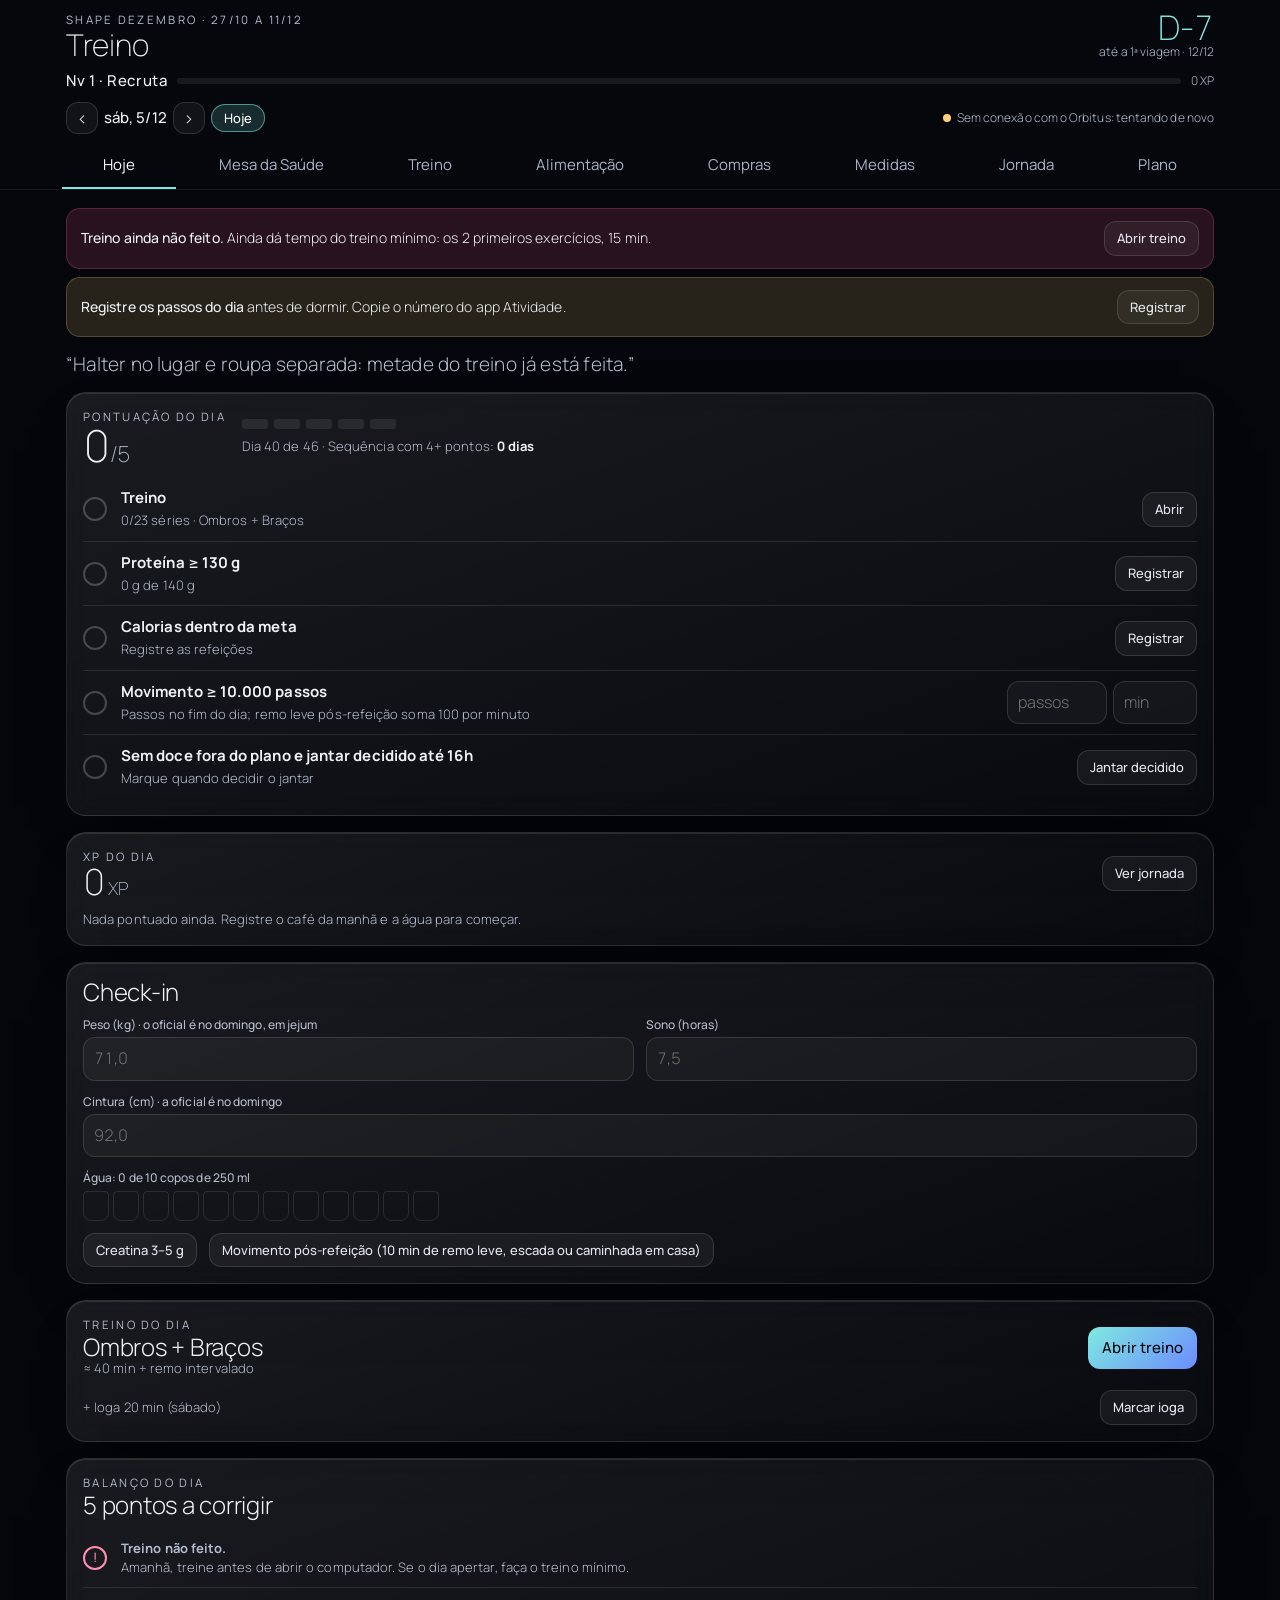
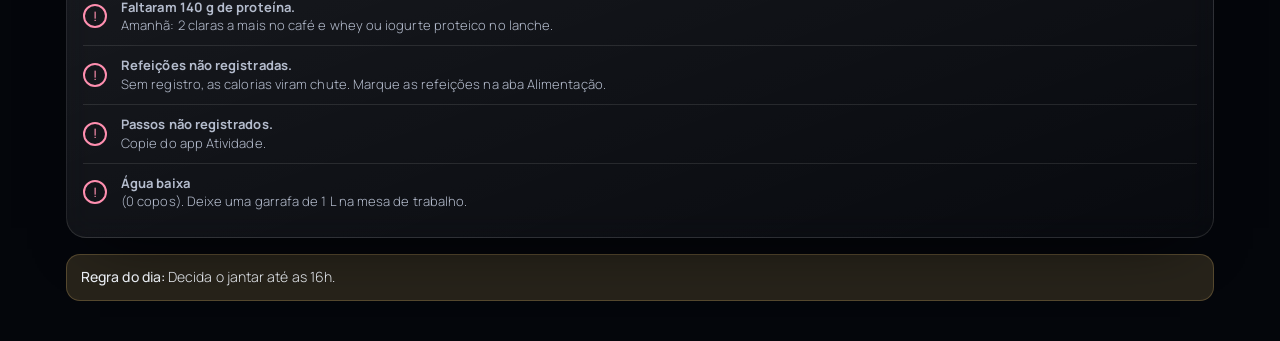
==== commit b9e5b820: "Snapshot automático 2026-10-31" ====
--- a/App/static/treino.html
+++ b/App/static/treino.html
@@ -121,11 +121,11 @@
 .ss-label{font-size:12px;font-weight:500;letter-spacing:.06em;text-transform:uppercase;color:var(--ink-2);padding:0 4px}
 .ex{background:var(--surface);border:1px solid var(--line);border-radius:var(--r);padding:14px;display:flex;flex-direction:column;gap:10px}
 .ex.complete{border-color:var(--good)}
-.ex-top{display:grid;grid-template-columns:128px minmax(0,1fr);gap:12px;align-items:start}
+.ex-top{display:grid;grid-template-columns:84px minmax(0,1fr);gap:12px;align-items:start}
 .ex-title{display:flex;gap:8px;align-items:flex-start;min-width:0}
 .fig{width:100%;height:auto;display:block;background:var(--bg);border:1px solid var(--line);border-radius:8px;cursor:zoom-in}
 .ex.zoom .ex-top{grid-template-columns:minmax(0,1fr)}
-.ex.zoom .fig{cursor:zoom-out;max-width:420px}
+.ex.zoom .fig{cursor:zoom-out;max-width:300px}
 .ex-links{display:flex;gap:12px;flex-wrap:wrap;align-items:center;margin-top:6px}
 .vid{font-size:13px;font-weight:500;color:var(--accent);text-decoration:none}
 .vid:hover{text-decoration:underline}
@@ -310,6 +310,11 @@
 :root,:root[data-theme],:root:not([data-theme="light"]){--ink-2:#b4bccd;--f-mono:Manrope,system-ui,sans-serif;--line:rgba(255,255,255,.10)}
 .embed,.embed body{background:#04060b}
 .embed .top{background:rgba(4,6,11,.78)}
+/* Dentro do Orbitus: a faixa (nível, data, abas) gruda no topo do quadro, sem o recuo da câmera do iPhone; no celular ela rola junto */
+.embed body::before{display:none}
+.embed .top{top:0;backdrop-filter:blur(16px);-webkit-backdrop-filter:blur(16px);background:rgba(4,6,11,.92)}
+@media (max-width:760px){.embed .top{position:relative}}
+@media (max-width:560px){.check:has(input)>:last-child{grid-column:2/-1;justify-self:stretch}.check:has(input)>:last-child input{min-width:0}}
 body{letter-spacing:.005em}
 .mono,.num,.inp,.set label input,.pin input{font-variant-numeric:tabular-nums}
 .card,.ex,.kpi,.badge,.meal-b{background:linear-gradient(160deg,rgba(255,255,255,.085),rgba(255,255,255,.02));border:1px solid rgba(255,255,255,.11);border-radius:20px;box-shadow:inset 0 1px 0 rgba(255,255,255,.10),0 24px 60px -34px rgba(0,0,0,.9)}
@@ -784,7 +789,7 @@
 
 /* ---------- render ---------- */
 function render(){
-  _cc=null;_sk={};
+  _cc=null;_sk={};setTimeout(()=>{if(typeof acordar==='function')acordar(8000)},0);
   const act=document.activeElement&&document.activeElement.id;
   renderTop();
   const v=document.getElementById('view');
@@ -896,10 +901,11 @@
   <section class="card">
     <h2>Check-in</h2>
     <div class="grid2">
-      ${isSun?`<label class="field"><span>Domingo: peso em jejum, depois do banheiro (kg)</span><input class="inp" id="h-weight" inputmode="decimal" data-f="weight" value="${d.weight??''}" placeholder="71,0"></label>`:`<div class="field"><span>Peso e cintura</span><div class="small muted" style="padding-top:8px">Só no domingo, em jejum. Próximo: ${fmtShort(addDays(k,(7-dateOf(k).getDay())%7))}</div></div>`}
+      <label class="field"><span>${isSun?'Domingo: peso oficial, em jejum, depois do banheiro (kg)':'Peso (kg) · o oficial é no domingo, em jejum'}</span><input class="inp" id="h-weight" inputmode="decimal" data-f="weight" value="${d.weight??''}" placeholder="71,0"></label>
       <label class="field"><span>Sono (horas)</span><input class="inp" id="h-sleep" inputmode="decimal" data-f="sleep" value="${d.sleep??''}" placeholder="7,5"></label>
     </div>
-    ${isSun?`<label class="field"><span>Domingo: cintura na altura do umbigo (cm)</span><input class="inp" id="h-waist" inputmode="decimal" data-f="waist" value="${d.waist??''}" placeholder="92,0"></label>`:''}
+    <label class="field"><span>${isSun?'Domingo: cintura oficial, na altura do umbigo (cm)':'Cintura (cm) · a oficial é no domingo'}</span><input class="inp" id="h-waist" inputmode="decimal" data-f="waist" value="${d.waist??''}" placeholder="92,0"></label>
+    ${(d.saude_ios||d.health)?`<div class="field" style="grid-column:1/-1"><span>Do app Saúde${d.saude_ios?' · atualizado '+d.saude_ios.slice(11,16):''}</span><div class="small" style="padding-top:6px">${[d.steps!=null?f0(d.steps)+' passos':'',d.health&&d.health.kcal_ativas!=null?f0(d.health.kcal_ativas)+' kcal ativas':'',d.health&&d.health.exercicio_min!=null?f0(d.health.exercicio_min)+' min de exercício':'',d.health&&d.health.distancia_km!=null?String(d.health.distancia_km).replace('.',',')+' km':''].filter(Boolean).join(' · ')}</div></div>`:''}
     <div class="field"><span>Água: ${d.water||0} de ${PLAN.water} copos de 250 ml</span><div class="cups">${cups}</div></div>
     <div class="row">
       <button class="toggle ${(d.habits||{}).creatina?'on':''}" data-act="habit" data-h="creatina">Creatina 3–5 g</button>
@@ -910,7 +916,7 @@
   <section class="card">
     <div class="block"><div><div class="eyebrow">Treino do dia</div><h2>${T_[sk].title}</h2><div class="small muted">${T_[sk].dur}${sk==='C'&&dateOf(k).getDay()===6?' + remo intervalado':''}${sk!=='R'&&isPilatesDay(k)?' + pilates 20 min':''}</div></div>
     ${sk!=='R'?`<button class="btn" data-act="tab" data-tab="treino">Abrir treino</button>`:''}</div>
-    ${sk==='R'?recButtons(d):''}${sk!=='R'&&isPilatesDay(k)?`<div class="block"><span class="small">+ Pilates 20 min depois do treino</span><button class="toggle ${d.workout.pilates?'on':''}" data-act="pilates">${d.workout.pilates?'Feito':'Marcar feito'}</button></div>`:''}
+    ${sk==='R'?recButtons(d):`<div class="block"><span class="small">+ Ioga 20 min${dateOf(k).getDay()===6?' (sábado)':' (opcional)'}</span><button class="toggle ${d.workout.yoga?'on':''}" data-act="yoga">${d.workout.yoga?'Ioga feita':'Marcar ioga'}</button></div>`}${sk!=='R'&&isPilatesDay(k)?`<div class="block"><span class="small">+ Pilates 20 min depois do treino</span><button class="toggle ${d.workout.pilates?'on':''}" data-act="pilates">${d.workout.pilates?'Feito':'Marcar feito'}</button></div>`:''}
   </section>
 
   ${reviewHTML(k)}
@@ -1005,7 +1011,7 @@
   }
   return `<article class="ex ${doneN>=ex.s?'complete':''} ${S.zoom===id?'zoom':''}">
     <div class="ex-top">
-      ${FIG[id]?`<svg class="fig" viewBox="0 0 200 140" data-ex="${id}" data-act="figzoom" role="img" aria-label="Desenho do movimento: ${esc(ex.n)}. Toque para ampliar.">${figInner(id,REDUCE?'static':0)}</svg>`:''}
+      ${FIG[id]?`<svg class="fig" viewBox="0 0 200 140" data-ex="${id}" data-act="figzoom" role="img" aria-label="Desenho do movimento: ${esc(ex.n)}. Toque para ampliar.">${figInner(id,'static')}</svg>`:''}
       <div style="min-width:0"><div class="ex-title">${tag?`<span class="tag">${tag}</span>`:''}<div class="ex-name">${esc(ex.n)}</div></div>
       <div class="ex-meta">${ex.s} × ${ex.lo}–${ex.hi} ${ex.unit==='s'?'s':'reps'}${ex.unit&&ex.unit!=='s'?' '+ex.unit:''} · ${ex.kg!=null?ex.per:ex.load} · ${rest>=30?`descanso ${rest} s`:rest>0?'direto para o próximo':'sem pausa'}</div>
       <div class="ex-links"><a class="vid" href="https://www.youtube.com/results?search_query=${encodeURIComponent(ex.n.replace(/\s*\(.*\)/,'')+' execução correta')}" target="_blank" rel="noopener">Ver em vídeo ↗</a>${doneN<ex.s?`<button class="linkbtn" data-act="allsets" data-ex="${id}">Marcar todas como feitas</button>`:''}</div></div></div>
@@ -1104,9 +1110,15 @@
   const band=[{k:x0,lo:PLAN.weight,hi:PLAN.weight},{k:x1,lo:PLAN.weight-0.7*weeks,hi:PLAN.weight-0.3*weeks}];
   const rows=weekRows(),vd=verdict(rows);
   const waistIn=getDay(S.sel).waist;
+  const dSel=getDay(S.sel),selSun=dateOf(S.sel).getDay()===0;
   return `
+  <section class="card"><div class="eyebrow">Registrar · ${fmtShort(S.sel)}${selSun?' · domingo, o dia oficial':''}</div>
+    <div class="grid2">
+      <label class="field"><span>Peso (kg)${selSun?' · oficial, em jejum':' · pode pesar quando quiser; o oficial é domingo'}</span><input class="inp" inputmode="decimal" data-f="weight" value="${dSel.weight??''}" placeholder="81,0"></label>
+      <label class="field"><span>Cintura (cm)${selSun?' · oficial':''}</span><input class="inp" inputmode="decimal" data-f="waist" value="${dSel.waist??''}" placeholder="92,0"></label>
+    </div><div class="small muted">Use as setas de data lá em cima para registrar outro dia. A média semanal usa todas as pesagens; o gráfico marca cada uma.</div></section>
   <div class="grid4">
-    <div class="kpi"><span class="eyebrow">Peso · último domingo</span><span class="v num">${f1(avgNow)}<small> kg</small></span><span class="d ${avgNow!=null&&avgNow<PLAN.weight?'down':''}">${avgNow!=null?`${avgNow<=PLAN.weight?'':'+'}${f1(avgNow-PLAN.weight)} desde 71,0`:'base 71,0 kg'}</span></div>
+    <div class="kpi"><span class="eyebrow">Peso · último registro</span><span class="v num">${f1(avgNow)}<small> kg</small></span><span class="d ${avgNow!=null&&avgNow<PLAN.weight?'down':''}">${avgNow!=null?`${avgNow<=PLAN.weight?'':'+'}${f1(avgNow-PLAN.weight)} desde 71,0`:'base 71,0 kg'}</span></div>
     <div class="kpi"><span class="eyebrow">Cintura</span><span class="v num">${f1(waistNow)}<small> cm</small></span><span class="d ${waistNow<PLAN.waist?'down':''}">${was.length?`${f1(waistNow-PLAN.waist)} desde 92,0`:'base 92,0 cm'}</span></div>
     <div class="kpi"><span class="eyebrow">Cintura / altura</span><span class="v num">${ratio.toFixed(2).replace('.',',')}</span><span class="d ${ratio<=0.5?'down':''}">ideal ≤ 0,50</span></div>
     <div class="kpi"><span class="eyebrow">Meta 12/12</span><span class="v num">87,5<small> cm</small></span><span class="d">${f1(Math.max(0,waistNow-PLAN.waistGoal))} cm para ir</span></div>
@@ -1183,14 +1195,14 @@
 
 /* ---------- gamification ---------- */
 const LEVELS=[[0,'Recruta'],[300,'Aquecido'],[800,'No ritmo'],[1500,'Constante'],[2400,'Disciplinado'],[3500,'Máquina'],[4800,'Pronto pro embarque'],[6500,'Lenda de dezembro']];
-const XP_RULES=[['Treino concluído (vale o treino mínimo)',30],['Corrida no domingo',20],['Ioga no domingo',15],['Pilates na quarta',10],['Remo intervalado ou HIIT (HIIT pontua até 2 por semana)',10],['Recorde de carga (até 3 por dia)',10],['Proteína ≥ 130 g',15],['Calorias entre 1.650 e 1.950 kcal',15],['Passos na meta',15],['Bônus de 12 mil passos',5],['Zero doce fora do plano (dia registrado)',10],['Jantar decidido até 16h',5],['Água: 10 copos',5],['Pesagem registrada',5],['Cintura medida',10],['Sono ≥ 7 h',5],['Dia perfeito (5/5)',20],['Desafio da semana cumprido',100]];
+const XP_RULES=[['Treino concluído (vale o treino mínimo)',30],['Corrida no domingo',20],['Ioga (qualquer dia)',15],['Pilates na quarta',10],['Remo intervalado ou HIIT (HIIT pontua até 2 por semana)',10],['Recorde de carga (até 3 por dia)',10],['Proteína ≥ 130 g',15],['Calorias entre 1.650 e 1.950 kcal',15],['Passos na meta',15],['Bônus de 12 mil passos',5],['Zero doce fora do plano (dia registrado)',10],['Jantar decidido até 16h',5],['Água: 10 copos',5],['Pesagem registrada',5],['Cintura medida',10],['Sono ≥ 7 h',5],['Dia perfeito (5/5)',20],['Desafio da semana cumprido',100]];
 function dayPRs(k){const d=S.days[k];if(!d||!d.workout)return [];const out=[];const sets=d.workout.sets||{};
   for(const id in sets){const ex=EX[id];if(!ex||ex.kg==null)continue;const done=(sets[id]||[]).filter(r=>r&&r.done&&num(r.kg)!=null);if(!done.length)continue;
     const L=lastSets(id,k);if(!L)continue;const prev=L.sets.map(r=>num(r.kg)||0).reduce((a,b)=>Math.max(a,b),0);const cur=done.map(r=>num(r.kg)).reduce((a,b)=>Math.max(a,b),0);if(prev>0&&cur>prev)out.push({id,kg:cur,prev})}
   return out}
 function dayXP(k){const d=S.days[k];if(!hasData(d))return {total:0,items:[]};
   const it=[];const add=(l,x)=>{if(x>0)it.push([l,x])};const n=nutrition(d);const sk=sessionKey(k);
-  if(sk==='R'){if(d.workout.corrida)add('Corrida',20);if(d.workout.yoga)add('Ioga',15)}else if(workoutOk(k))add('Treino',30);
+  if(sk==='R'){if(d.workout.corrida)add('Corrida',20);if(d.workout.yoga)add('Ioga',15)}else{if(workoutOk(k))add('Treino',30);if(d.workout.yoga)add('Ioga',15)}
   if(d.workout.pilates)add('Pilates',10);
   if(d.workout.remo&&!(d.workout.cond==='hiit'&&hiitWeek(k)>2))add(d.workout.cond==='hiit'?'HIIT':'Remo',10);
   const prs=dayPRs(k);if(prs.length)add(prs.length>1?`${prs.length} recordes`:'Recorde',Math.min(30,prs.length*10));
@@ -1776,7 +1788,7 @@
     case 'tab':S.tab=b.dataset.tab;render();window.scrollTo({top:0});break;
     case 'day':S.sel=addDays(S.sel,+b.dataset.n);render();break;
     case 'today':S.sel=todayKey();render();break;
-    case 'figzoom':S.zoom=S.zoom===b.dataset.ex?null:b.dataset.ex;render();break;
+    case 'figzoom':S.zoom=S.zoom===b.dataset.ex?null:b.dataset.ex;render();if(S.zoom)acordar(0,S.zoom);break;
     case 'goto':S.sel=b.dataset.k;S.tab='hoje';render();window.scrollTo({top:0});break;
     case 'water':mutate(k,d=>{const n=+b.dataset.n;d.water=d.water===n?n-1:n});break;
     case 'habit':mutate(k,d=>{d.habits=d.habits||{};d.habits[b.dataset.h]=!d.habits[b.dataset.h]});break;
@@ -1860,21 +1872,29 @@
 document.addEventListener('keydown',e=>{if(e.key==='Enter'&&e.target.tagName==='INPUT'){e.target.blur()}});
 
 /* ---------- figure animation ---------- */
-let figLast=0;
+let figLast=0,agLast=0,agAte=0,figAte=0,figAnim=null,figRodando=false;
+/* Economia de bateria: nada anima sozinho o tempo todo.
+   Desenhos dos exercícios ficam parados; tocar num deles amplia e anima 3 ciclos (8 s).
+   Agentes de partículas animam a 10 quadros/s por 8 s depois de cada interação e congelam. */
 function treinoVisivel(){if(document.hidden)return false;const f=window.frameElement;if(!f)return true;try{if(!f.getClientRects().length)return false;const r=f.getBoundingClientRect();return r.bottom>0&&r.top<parent.innerHeight}catch(e){return true}}
+function figPausa(){if(!figAnim)return;const el=document.querySelector(`svg.fig[data-ex="${figAnim}"]`);if(el)el.innerHTML=figInner(figAnim,'static');figAnim=null}
 function figLoop(now){
-  if(!treinoVisivel()){setTimeout(()=>requestAnimationFrame(figLoop),500);return}
-  if(now-figLast>40){desenharAgentes(now/1000);figLast=now;const ph=(now%2800)/2800;const ez=x=>0.5-0.5*Math.cos(Math.PI*x);
-    const t=ph<.4?ez(ph/.4):ph<.5?1:ph<.9?1-ez((ph-.5)/.4):0;const vh=window.innerHeight;
-    document.querySelectorAll('svg.fig[data-ex]').forEach(el=>{const r=el.getBoundingClientRect();if(r.bottom<0||r.top>vh)return;el.innerHTML=figInner(el.dataset.ex,t)})}
-  requestAnimationFrame(figLoop)}
+  if(!treinoVisivel()){figPausa();figRodando=false;return}
+  let vivo=false;
+  if(now<agAte){if(now-agLast>100){desenharAgentes(now/1000);agLast=now}vivo=true}
+  if(figAnim&&now<figAte){if(now-figLast>40){figLast=now;const ph=(now%2800)/2800,ez=x=>0.5-0.5*Math.cos(Math.PI*x);
+      const t=ph<.4?ez(ph/.4):ph<.5?1:ph<.9?1-ez((ph-.5)/.4):0;const el=document.querySelector(`svg.fig[data-ex="${figAnim}"]`);if(el)el.innerHTML=figInner(figAnim,t);else figAnim=null}
+    vivo=true}else figPausa();
+  if(vivo)requestAnimationFrame(figLoop);else figRodando=false}
+function acordar(ms,fig){if(REDUCE)return;const n=performance.now();agAte=Math.max(agAte,n+(ms||0));if(fig){figAnim=fig;figAte=n+8400}if(!figRodando){figRodando=true;requestAnimationFrame(figLoop)}}
+document.addEventListener('visibilitychange',()=>{if(!document.hidden)acordar(4000)});
 
 /* ---------- boot ---------- */
 if(window.parent!==window)document.documentElement.classList.add('embed');
 lsLoad();
 if(S.sel<PLAN.gridStart)S.sel=PLAN.gridStart;
 render();
-if(!REDUCE)requestAnimationFrame(figLoop);else setTimeout(()=>desenharAgentes(0),300);
+if(!REDUCE)acordar(8000);else setTimeout(()=>desenharAgentes(0),300);
 setInterval(()=>{if(!isTyping()&&S.tab==='hoje'&&!S.coachBusy)render()},5*60*1000);
 initCloud();
 </script>
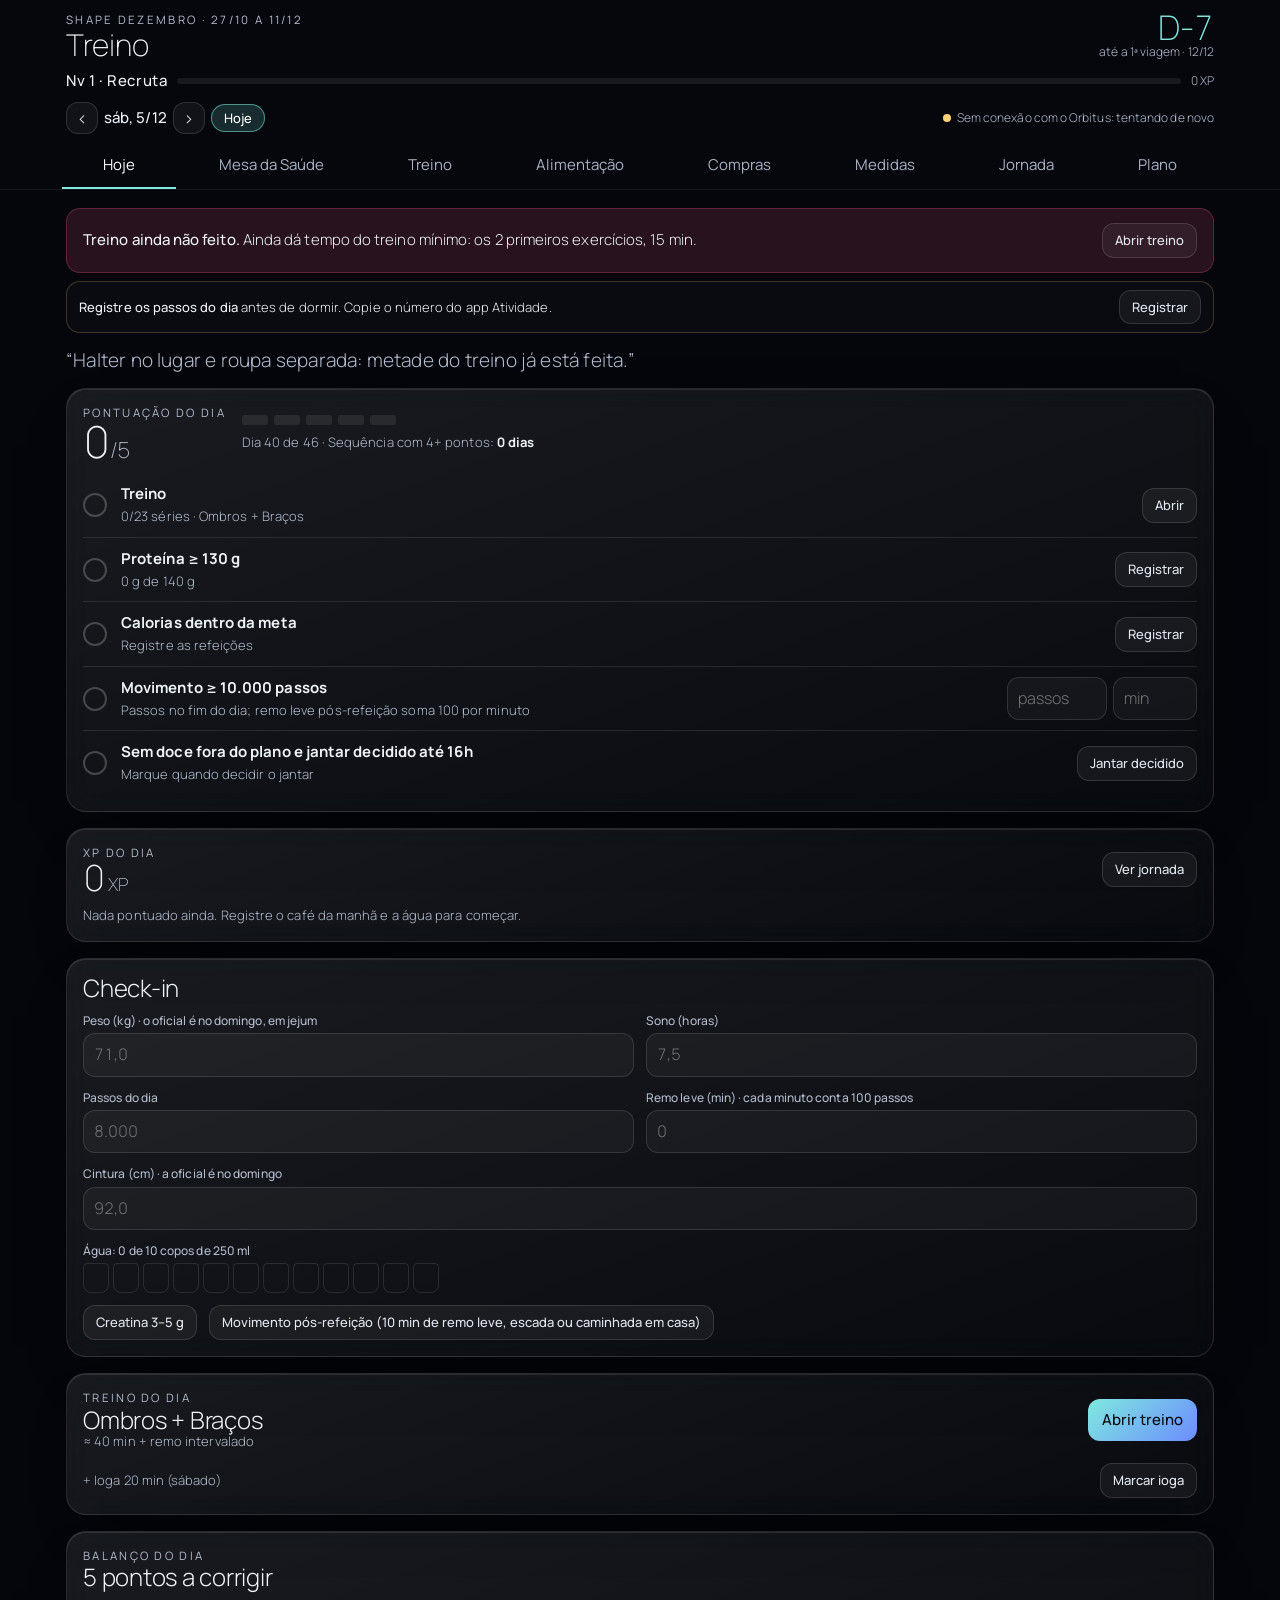
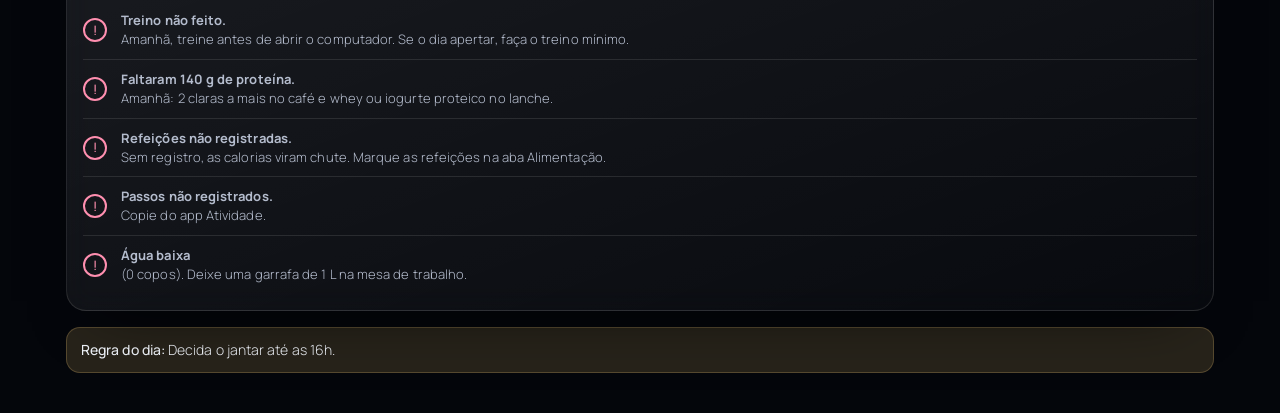
==== commit c3ebe9d5: "Snapshot automático 2026-11-04" ====
--- a/App/static/treino.html
+++ b/App/static/treino.html
@@ -303,6 +303,7 @@
 .inp,.set label,.pin{background:rgba(255,255,255,.04)}
 #timer{background:rgba(6,9,15,.94);backdrop-filter:blur(18px);color:#eef2f8;border-top:1px solid rgba(255,255,255,.1)}
 #timer .tc button{color:#eef2f8}
+@media (max-width:560px){#timer .wrap{grid-template-columns:1fr}#timer .tc{justify-content:space-between}#timer .tc button{flex:1;padding:10px 6px;font-size:15px}#timer .tl{letter-spacing:.06em}#timer .tt{font-size:52px}}
 .medal{box-shadow:0 0 40px rgba(127,233,223,.35)}
 .fig{background:rgba(255,255,255,.03)}
 .embed .top-row{display:none}.embed .top .wrap{padding-top:8px}
@@ -329,6 +330,13 @@
 .toggle.on{background:rgba(127,233,223,.14);border-color:rgba(127,233,223,.5);color:#bff6f0}
 .note{border-radius:14px;border:1px solid rgba(255,255,255,.06)}
 .note.bad{border-color:rgba(255,93,140,.25)}.note.amber{border-color:rgba(255,210,122,.22)}.note.good{border-color:rgba(127,233,223,.22)}
+.reminders .note.menor{padding:8px 12px;font-size:13px;background:rgba(255,255,255,.025)}
+.reminders .note.principal{padding:14px 16px;font-size:15px}
+.mesa-hoje{align-items:flex-start}
+.mh-grid{display:grid;grid-template-columns:repeat(auto-fit,minmax(260px,1fr));gap:10px 22px;flex:1}
+.mh-nm{font-size:12px;letter-spacing:.12em;text-transform:uppercase;color:var(--ink-2);margin-bottom:6px}
+.mh-col ul{margin:0;padding-left:18px;display:grid;gap:5px}
+.mh-col li{line-height:1.45}
 .inp{border-radius:12px;border-color:rgba(255,255,255,.12)}
 .pip{background:rgba(255,255,255,.08)}.pip.on{background:#7fe9df;box-shadow:0 0 10px rgba(127,233,223,.5)}
 .bar{background:rgba(255,255,255,.07)}.bar>i{background:linear-gradient(90deg,#7fe9df,#6c8cff)}
@@ -872,8 +880,11 @@
   return h;
 }
 function mesaHoje(k){const P=(S.mesa&&S.mesa.pareceres)||[];const p=P.find(x=>x.data<k);if(!p||k!==todayKey()||diffDays(p.data,k)>1)return '';const A=p.agentes||{};
-  const L=[A.personal&&A.personal.amanha?`<div><b>Personal:</b> ${esc(A.personal.amanha)}</div>`:'',A.nutri&&A.nutri.amanha?`<div style="margin-top:6px"><b>Nutricionista:</b> ${esc(A.nutri.amanha)}</div>`:''].join('');
-  return L?`<div class="note remind"><span>${L}</span><button class="toggle" data-act="tab" data-tab="mesa">Mesa da Saúde</button></div>`:''}
+  /* acabamento Lente 01: o parecer vira uma ação por linha, Personal e Nutricionista lado a lado */
+  const passos=t=>String(t).replace(/\)\s*,\s+(?=[^\d\s])/g,')\u0001').replace(/\s+·\s+(?=[A-Za-zÀ-ú ]{2,16}:)/g,'\u0001').split(/\u0001|;\s+|(?<=\.)\s+(?=[A-ZÀ-Ú0-9])/).map(x=>x.trim().replace(/\.$/,'')).filter(Boolean).map(x=>x.charAt(0).toUpperCase()+x.slice(1));
+  const col=(nm,t)=>t?`<div class="mh-col"><div class="mh-nm">${nm}</div><ul>${passos(t).map(x=>`<li>${esc(x)}</li>`).join('')}</ul></div>`:'';
+  const L=col('Personal',A.personal&&A.personal.amanha)+col('Nutricionista',A.nutri&&A.nutri.amanha);
+  return L?`<div class="note remind mesa-hoje"><div class="mh-grid">${L}</div><button class="toggle" data-act="tab" data-tab="mesa">Mesa da Saúde</button></div>`:''}
 function viewHoje(){
   const k=S.sel,d=getDay(k),cs=checks(k),sc=cs.filter(c=>c.ok).length,sk=sessionKey(k);
   const dayN=diffDays(PLAN.start,k)+1,tripLeft=diffDays(k,PLAN.trip);
@@ -903,6 +914,10 @@
     <div class="grid2">
       <label class="field"><span>${isSun?'Domingo: peso oficial, em jejum, depois do banheiro (kg)':'Peso (kg) · o oficial é no domingo, em jejum'}</span><input class="inp" id="h-weight" inputmode="decimal" data-f="weight" value="${d.weight??''}" placeholder="71,0"></label>
       <label class="field"><span>Sono (horas)</span><input class="inp" id="h-sleep" inputmode="decimal" data-f="sleep" value="${d.sleep??''}" placeholder="7,5"></label>
+    </div>
+    <div class="grid2">
+      <label class="field"><span>Passos do dia${d.saude_ios?' · vindo do app Saúde':''}</span><input class="inp" id="h-steps2" inputmode="numeric" data-f="steps" value="${d.steps??''}" placeholder="8.000"></label>
+      <label class="field"><span>Remo leve (min) · cada minuto conta 100 passos</span><input class="inp" id="h-mov2" inputmode="numeric" data-f="mov" value="${d.mov||''}" placeholder="0"></label>
     </div>
     <label class="field"><span>${isSun?'Domingo: cintura oficial, na altura do umbigo (cm)':'Cintura (cm) · a oficial é no domingo'}</span><input class="inp" id="h-waist" inputmode="decimal" data-f="waist" value="${d.waist??''}" placeholder="92,0"></label>
     ${(d.saude_ios||d.health)?`<div class="field" style="grid-column:1/-1"><span>Do app Saúde${d.saude_ios?' · atualizado '+d.saude_ios.slice(11,16):''}</span><div class="small" style="padding-top:6px">${[d.steps!=null?f0(d.steps)+' passos':'',d.health&&d.health.kcal_ativas!=null?f0(d.health.kcal_ativas)+' kcal ativas':'',d.health&&d.health.exercicio_min!=null?f0(d.health.exercicio_min)+' min de exercício':'',d.health&&d.health.distancia_km!=null?String(d.health.distancia_km).replace('.',',')+' km':''].filter(Boolean).join(' · ')}</div></div>`:''}
@@ -1399,7 +1414,10 @@
   if(h>=20.5&&d.steps==null)out.push({c:'amber',t:'<b>Registre os passos do dia</b> antes de dormir. Copie o número do app Atividade.',b:`<button class="toggle" data-act="focus" data-id="h-steps">Registrar</button>`});
   return out;
 }
-function remindersHTML(k){const r=reminders(k);if(!r.length)return '';return `<div class="reminders">${r.map(x=>`<div class="note ${x.c} remind"><span>${x.t}</span>${x.b}</div>`).join('')}</div>`}
+function remindersHTML(k){const r=reminders(k);if(!r.length)return '';
+  /* acabamento Lente 01: o aviso mais urgente em destaque, os demais menores */
+  const ord=r.map((x,i)=>[x,i]).sort((a,b)=>((a[0].c==='bad'?0:a[0].c==='amber'?1:2)-(b[0].c==='bad'?0:b[0].c==='amber'?1:2))||a[1]-b[1]).map(a=>a[0]);
+  return `<div class="reminders">${ord.map((x,i)=>`<div class="note ${x.c} remind${i?' menor':' principal'}"><span>${x.t}</span>${x.b}</div>`).join('')}</div>`}
 
 /* workout review */
 function modeKg(sets){const c={};sets.forEach(r=>{const v=num(r.kg);if(v!=null)c[v]=(c[v]||0)+1});let best=null,bn=0;for(const v in c){if(c[v]>bn||(c[v]===bn&&+v<best)){best=+v;bn=c[v]}}return best}
@@ -1769,8 +1787,13 @@
 async function wake(){try{if(navigator.wakeLock&&!TM.lock){TM.lock=await navigator.wakeLock.request('screen');TM.lock.addEventListener('release',()=>{TM.lock=null})}}catch(e){}}
 function startTimer(phases){try{window.parent.postMessage({orbitus:'timer'},location.origin)}catch(e){}ensureAudio();wake();TM.phases=phases;TM.idx=0;runPhase()}
 function runPhase(){const p=TM.phases[TM.idx];TM.total=p.sec;TM.end=Date.now()+p.sec*1000;clearInterval(TM.iv);TM.iv=setInterval(tick,250);tick()}
+/* Dentro do painel no celular, a barra de navegação (fixa no rodapé do painel) cobria o timer: sobe o timer até ficar acima dela */
+function folgaNav(){try{if(window.parent===window)return 0;const pd=parent.document,nav=pd.getElementById('nav'),fr=pd.getElementById('trFrame');
+  if(!nav||!fr||parent.getComputedStyle(nav).position!=='fixed')return 0;const a=fr.getBoundingClientRect(),n=nav.getBoundingClientRect();
+  return Math.max(0,Math.min(Math.round(a.bottom-n.top),Math.round(a.height-160)))}catch(e){return 0}}
 function tick(){
   const el=document.getElementById('timer');const p=TM.phases[TM.idx];if(!p)return stopTimer();
+  const fg=folgaNav();el.style.bottom=fg+'px';el.style.paddingBottom=fg?'0':'';
   const left=Math.max(0,Math.ceil((TM.end-Date.now())/1000));
   if(left<=0){beep(p.hard?3:2,p.hard?660:880);const cb=p.onEnd;TM.idx++;if(TM.idx<TM.phases.length)runPhase();else stopTimer();if(cb)try{cb()}catch(e){}return}
   el.hidden=false;document.body.classList.add('timing');el.className=p.hard?'hard':'';
@@ -1862,7 +1885,7 @@
   const el=e.target;const k=S.sel;
   if(el.dataset.mi){const sl=el.dataset.mi,i=+el.dataset.i;const v=num(el.value);mutate(k,d=>{const it=d.meals[sl]&&d.meals[sl].items[i];if(it)it.q=v!=null&&v>0?v:0});return}
   if(el.dataset.pf){const id=el.dataset.pf;const v=num(el.value);_cc=null;pmutate(()=>pSet(id,v||0));return}
-  if(el.dataset.f){const f=el.dataset.f;const v=num(el.value);mutate(k,d=>{d[f]=f==='steps'&&v!=null?Math.round(v):v})}
+  if(el.dataset.f){const f=el.dataset.f;const v=num(f==='steps'?String(el.value).replace(/[.\s]/g,''):el.value);mutate(k,d=>{d[f]=f==='steps'&&v!=null?Math.round(v):v})}
   else if(el.dataset.set){const id=el.dataset.ex,i=+el.dataset.i,f=el.dataset.set;
     mutate(k,d=>{d.workout.sets=d.workout.sets||{};const arr=d.workout.sets[id]=d.workout.sets[id]||[];while(arr.length<=i)arr.push(null);const r=arr[i]||{done:false};r[f]=num(el.value);
       if(f==='kg'&&r.reps==null){const rp=document.getElementById(`rp-${k}-${id}-${i}`);r.reps=rp?num(rp.value):null}
@@ -1899,4 +1922,5 @@
 initCloud();
 </script>
 
+<script src="/static/uso.js" defer></script>
 </body></html>
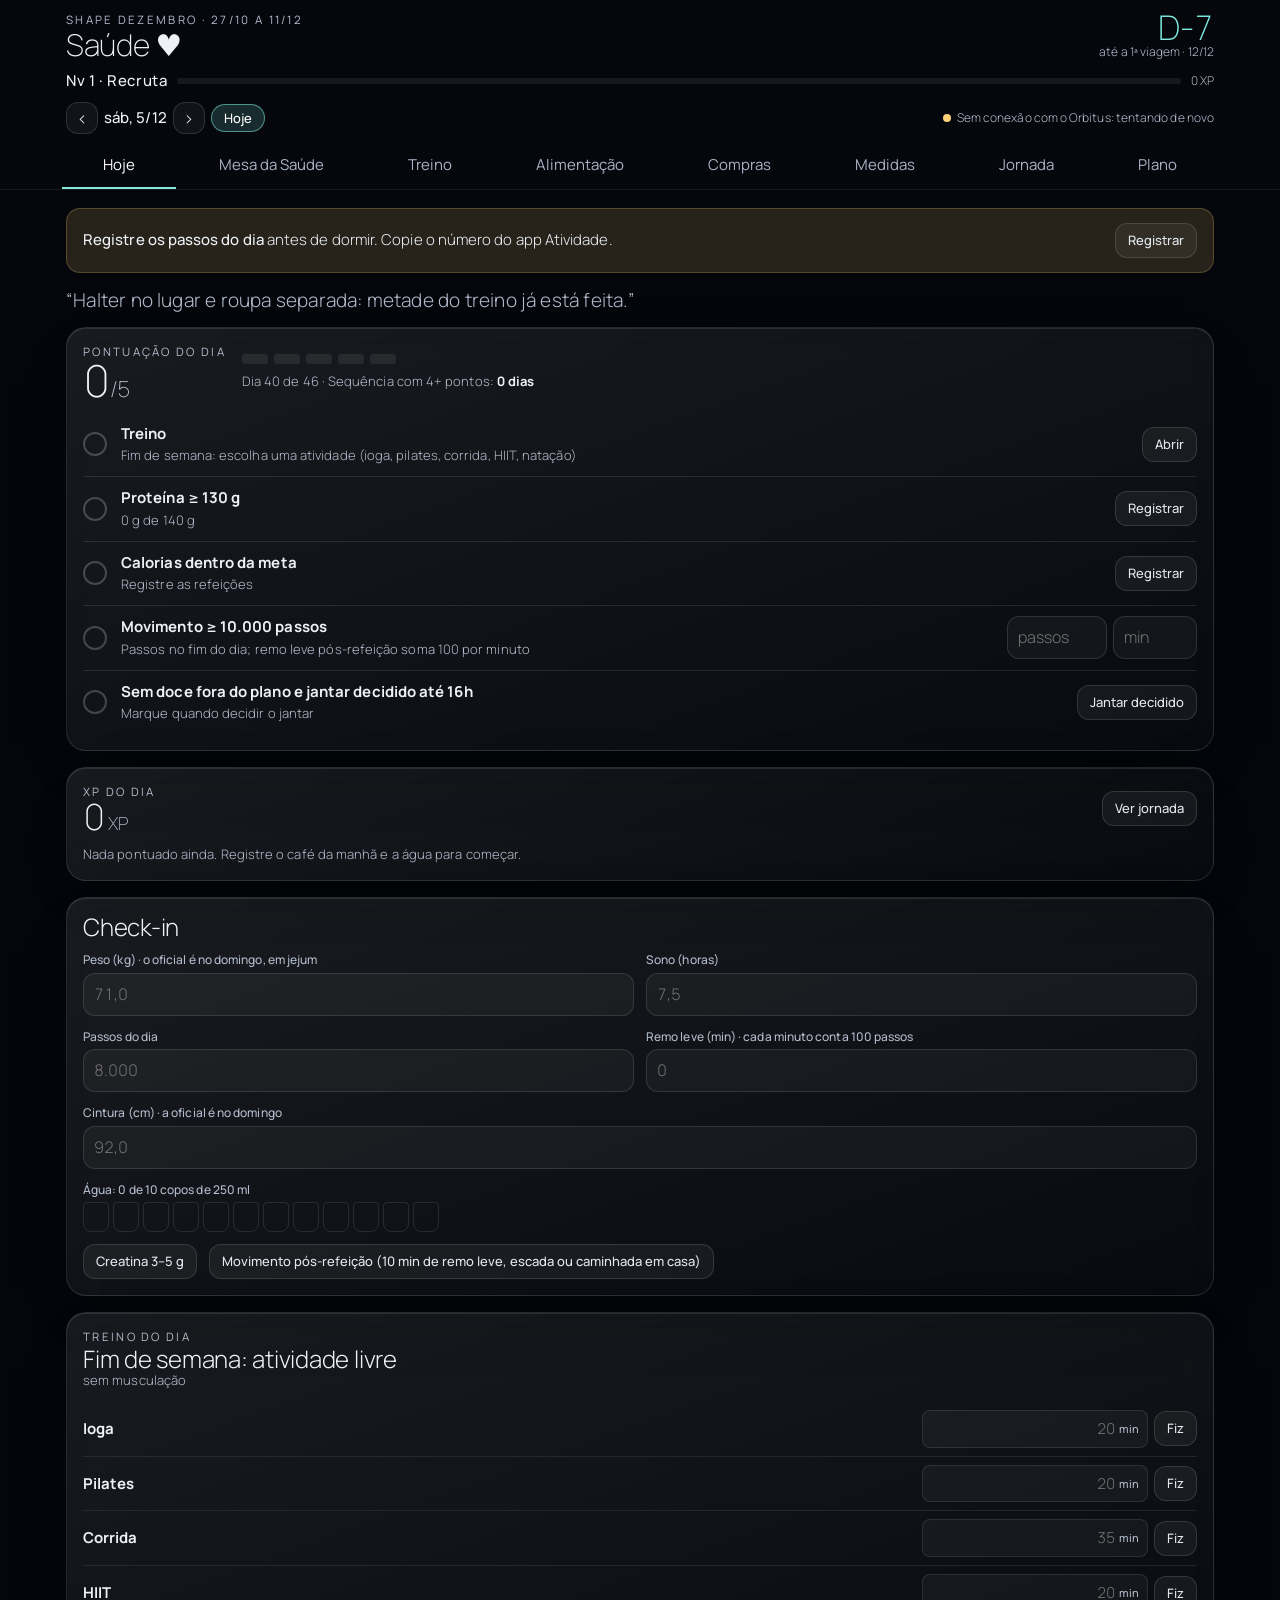
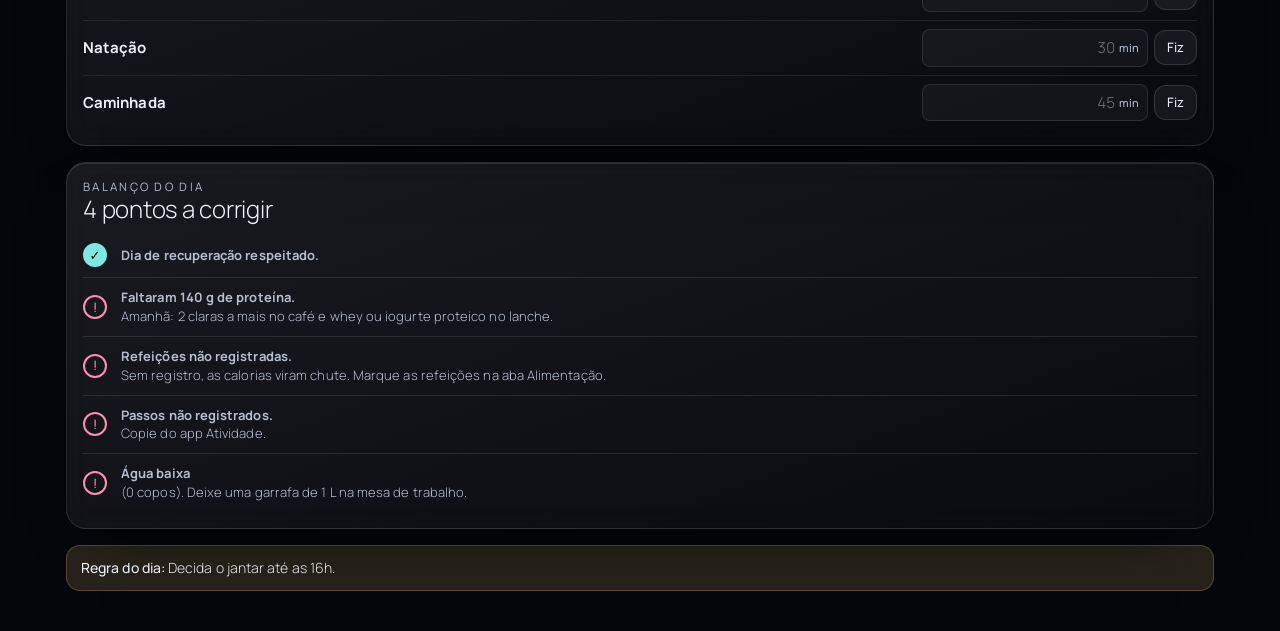
==== commit ef06cbb4: "Snapshot automático 2026-11-16" ====
--- a/App/static/treino.html
+++ b/App/static/treino.html
@@ -281,6 +281,11 @@
 .toast .mono{color:var(--amber)}
 .toast.big .mono{color:inherit}
 @keyframes tin{from{transform:translateY(10px);opacity:0}to{transform:none;opacity:1}}
+.pchat .pc-log{display:flex;flex-direction:column;gap:6px;max-height:260px;overflow:auto;margin:10px 0 8px;padding-right:2px}
+.pchat .pc-q{align-self:flex-end;max-width:85%;background:var(--accent-soft);color:var(--ink);border-radius:12px 12px 4px 12px;padding:7px 10px;font-size:13.5px}
+.pchat .pc-a{align-self:flex-start;max-width:92%;background:var(--surface-2);border-radius:12px 12px 12px 4px;padding:8px 11px;font-size:14px;line-height:1.45;white-space:pre-wrap}
+.pchat .pc-in{display:flex;gap:8px;flex-wrap:nowrap;margin-top:8px}.pchat .pc-in .inp{flex:1;min-width:0;font-size:16px}
+.ativ .ativ-row{padding:8px 0;border-top:1px solid rgba(127,127,127,.18)}.ativ .ativ-row:first-child{border-top:0}
 @media (prefers-reduced-motion:reduce){*{transition:none!important;animation:none!important}}
 </style>
 
@@ -344,6 +349,13 @@
 .check small,.small,.muted{color:#b4bccd}
 .badge .bi{font-weight:300}
 canvas.agf{display:block}
+@media (max-width:760px){   /* acabamento Lente design */
+.tabs.mais-d{-webkit-mask-image:linear-gradient(90deg,#000 82%,transparent);mask-image:linear-gradient(90deg,#000 82%,transparent)}
+.tabs.mais-e{-webkit-mask-image:linear-gradient(90deg,transparent,#000 18%);mask-image:linear-gradient(90deg,transparent,#000 18%)}
+.tabs.mais-e.mais-d{-webkit-mask-image:linear-gradient(90deg,transparent,#000 15%,#000 85%,transparent);mask-image:linear-gradient(90deg,transparent,#000 15%,#000 85%,transparent)}
+.btn,.toggle,.tab{min-height:44px}.chk{height:44px}
+.chart text,.heat .wk,.pin span{font-size:12px}.eyebrow,.set label span,th,.heat .hd,.pill{font-size:11.5px}
+}
 </style>
 <header class="top" id="top"></header>
 <main><div class="wrap" id="view"></div></main>
@@ -389,20 +401,23 @@
 for(const k in EX) EX[k].id=k;
 
 const T_={
-  A:{title:'Peito + Costas',dur:'≈ 45 min',sub:'Supersets de antagonistas: faça o 1º, vá direto ao 2º e só descanse depois do par.',
-    items:[['sup_inc','A1',15],['rem_uni','A2',90],['sup_reto','B1',15],['rem_curv','B2',90],['cruc_inc','C1',15],['puxada_el','C2',60],['flexao','',60]]},
-  B1:{title:'Pernas',dur:'≈ 45 min',sub:'O treino mais pesado da semana. Descanse por completo entre as séries pesadas.',
-    items:[['goblet','',90],['stiff','',90],['bulgaro','',75],['elev_quadril','A1',15],['prancha','A2',60],['panturrilha','',45]]},
-  B2:{title:'Pernas · variação',dur:'≈ 45 min',sub:'Exercícios unilaterais para compensar o limite de 32 kg dos halteres.',
-    items:[['goblet','',90],['afundo_rev','',75],['stiff_uni','',75],['elev_quadril','A1',15],['prancha','A2',60],['panturrilha','',45]]},
-  C:{title:'Ombros + Braços',dur:'≈ 40 min',sub:'O dia mais leve. Técnica limpa e descanso curto.',
-    items:[['desenv','',90],['elev_lat','A1',15],['face_pull','A2',60],['cruc_inv','',60],['rosca','B1',15],['triceps_fr','B2',60],['martelo','C1',15],['mergulho','C2',60]]},
+  A:{title:'Peito + Costas',dur:'≈ 35 min',sub:'Cada série até a falha: pare na última repetição que sai com técnica limpa. Descanso de 2 min (até 3 se precisar). 4 exercícios × 3 séries.',
+    items:[['sup_inc','',120],['rem_uni','',120],['sup_reto','',120],['rem_curv','',120]]},
+  B1:{title:'Pernas',dur:'≈ 35 min',sub:'Cada série até a falha: pare na última repetição que sai com técnica limpa. Descanso de 2 min (até 3 se precisar). 4 exercícios × 3 séries. Nos exercícios livres (goblet e stiff), a falha é técnica: a coluna saiu do lugar, a série acabou.',
+    items:[['goblet','',120],['stiff','',120],['bulgaro','',120],['elev_quadril','',120]]},
+  B2:{title:'Pernas · variação',dur:'≈ 35 min',sub:'Cada série até a falha: pare na última repetição que sai com técnica limpa. Descanso de 2 min (até 3 se precisar). 4 exercícios × 3 séries. Unilaterais para compensar o limite de 32 kg dos halteres.',
+    items:[['goblet','',120],['afundo_rev','',120],['stiff_uni','',120],['elev_quadril','',120]]},
+  C:{title:'Ombros + Braços',dur:'≈ 35 min',sub:'Cada série até a falha: pare na última repetição que sai com técnica limpa. Descanso de 2 min (até 3 se precisar). 4 exercícios × 3 séries.',
+    items:[['desenv','',120],['elev_lat','',120],['rosca','',120],['triceps_fr','',120]]},
   V:{title:'Circuito de viagem',dur:'≈ 25 min',sub:'3 rodadas em circuito, sem pausa entre exercícios. Descanse 90 s ao fim de cada rodada. Meta: 3 vezes por semana.',
     items:[['v_bulgaro','1',0],['v_flexao','2',0],['v_remada','3',0],['v_afundo','4',0],['v_quadril','5',0],['v_prancha','6',90]]},
-  R:{title:'Corrida + ioga',dur:'≈ 50 min',sub:'Corrida leve de 30 a 40 min (dá para conversar) e 15 a 20 min de ioga para soltar quadril e posterior.',items:[]}
+  R:{title:'Fim de semana: atividade livre',dur:'sem musculação',sub:'Sábado e domingo sem halteres. Escolha uma ou duas atividades, marque como feita e anote o tempo.',items:[]}
 };
-const WEEK=['R','A','B1','C','A','B2','C'];
-const LETTER_LABEL={A:'A · Peito+Costas',B1:'B · Pernas',B2:'B · Pernas var.',C:'C · Ombros+Braços',V:'Viagem',R:'Domingo · Corrida + ioga'};
+/* faixas para treino até a falha com foco em definição (15/11/2026): compostos 8 a 12, isolados e pernas 10 a 15; sempre 3 séries */
+const FALHA={sup_inc:[8,12],rem_uni:[8,12],sup_reto:[8,12],rem_curv:[8,12],goblet:[10,15],stiff:[10,15],bulgaro:[8,12],afundo_rev:[8,12],stiff_uni:[8,12],elev_quadril:[10,15],desenv:[8,12],elev_lat:[12,15],rosca:[8,12],triceps_fr:[8,12]};
+for(const k in FALHA){EX[k].s=3;EX[k].lo=FALHA[k][0];EX[k].hi=FALHA[k][1]}
+const WEEK=['R','A','B1','C','A','B2','R'];
+const LETTER_LABEL={A:'A · Peito+Costas',B1:'B · Pernas',B2:'B · Pernas var.',C:'C · Ombros+Braços',V:'Viagem',R:'Fim de semana · atividade livre'};
 
 const MEALS=[
   {id:'cafe',n:'Café da manhã',d:'3 ovos inteiros + 2 claras · 1 fruta · café preto (ou 3 ovos + 170 g de iogurte grego)',p:35,k:420},
@@ -523,13 +538,14 @@
 });
 for(const k in EX) EX[k].id=k;
 Object.assign(T_,{
-  GA:{title:'Peito + Costas · academia',dur:'≈ 50 min',sub:'Versão de academia completa. Supersets de antagonistas: faça o 1º, vá direto ao 2º e só descanse depois do par.',
-    items:[['g_supino','A1',15],['g_puxada','A2',120],['g_sup_inc','B1',15],['g_rem_baixa','B2',90],['g_crucifixo','C1',15],['face_pull','C2',60]]},
-  GB1:{title:'Pernas · academia',dur:'≈ 50 min',sub:'Com barra e máquinas dá para pôr mais carga que em casa. Descanse por completo entre as séries pesadas.',
-    items:[['g_agach','',120],['g_legpress','',90],['g_stiff','',90],['g_flexora','A1',15],['g_extensora','A2',60],['g_pant','',45],['prancha','',45]]},
-  GC:{title:'Ombros + Braços · academia',dur:'≈ 45 min',sub:'O dia mais leve. Polia deixa a tensão constante: técnica limpa e descanso curto.',
-    items:[['g_desenv','',90],['g_lat_cabo','A1',15],['g_facepull','A2',60],['cruc_inv','',60],['g_rosca_w','B1',15],['g_triceps_corda','B2',60],['martelo','C1',15],['g_paralela','C2',60]]}
+  GA:{title:'Peito + Costas · academia',dur:'≈ 35 min',sub:'Versão de academia. Cada série até a falha: pare na última repetição que sai com técnica limpa. Descanso de 2 min (até 3 se precisar). 4 exercícios × 3 séries.',
+    items:[['g_supino','',120],['g_puxada','',120],['g_sup_inc','',120],['g_rem_baixa','',120]]},
+  GB1:{title:'Pernas · academia',dur:'≈ 35 min',sub:'Versão de academia. Cada série até a falha: pare na última repetição que sai com técnica limpa. Descanso de 2 min (até 3 se precisar). 4 exercícios × 3 séries.',
+    items:[['g_agach','',120],['g_legpress','',120],['g_stiff','',120],['g_flexora','',120]]},
+  GC:{title:'Ombros + Braços · academia',dur:'≈ 35 min',sub:'Versão de academia. Cada série até a falha: pare na última repetição que sai com técnica limpa. Descanso de 2 min (até 3 se precisar). 4 exercícios × 3 séries.',
+    items:[['g_desenv','',120],['g_lat_cabo','',120],['g_rosca_w','',120],['g_triceps_corda','',120]]}
 });
+['g_supino','g_puxada','g_sup_inc','g_rem_baixa','g_agach','g_legpress','g_stiff','g_flexora','g_desenv','g_lat_cabo','g_rosca_w','g_triceps_corda'].forEach(k=>{if(EX[k])EX[k].s=3});
 T_.GB2=T_.GB1;
 Object.assign(LETTER_LABEL,{GA:'A · Peito+Costas · academia',GB1:'B · Pernas · academia',GB2:'B · Pernas · academia',GC:'C · Ombros+Braços · academia'});
 Object.assign(FIG,{g_supino:FIG.sup_reto,g_puxada:FIG.puxada_el,g_sup_inc:FIG.sup_inc,g_rem_baixa:FIG.v_remada,g_crucifixo:FIG.cruc_inc,g_agach:FIG.goblet,g_legpress:FIG.goblet,g_stiff:FIG.stiff,g_flexora:FIG.stiff_uni,g_extensora:FIG.goblet,g_pant:FIG.panturrilha,g_desenv:FIG.desenv,g_lat_cabo:FIG.elev_lat,g_facepull:FIG.face_pull,g_rosca_w:FIG.rosca,g_triceps_corda:FIG.triceps_fr,g_paralela:FIG.mergulho});
@@ -739,19 +755,20 @@
 /* ---------- derived ---------- */
 const stepsGoal=k=>k<PLAN.regEnd?8000:10000;
 const movSteps=d=>(d.steps||0)+100*(d.mov||0);
-const CYCLE=['A','B1','C','A','B2','C'],CYCLE_START='2026-10-26';
+const CYCLE=['A','B1','C','A','B2'],CYCLE_START='2026-10-26',NC=CYCLE.length;
 let _sk={};
-const isTrainDay=k=>(!inTrip(k)||isGym(k))&&dateOf(k).getDay()!==0;
+const fimDeSemana=k=>{const w=dateOf(k).getDay();return w===0||w===6};
+const isTrainDay=k=>(!inTrip(k)||isGym(k))&&!fimDeSemana(k);
 function nextIdx(k){const key='n'+k;if(key in _sk)return _sk[key];_sk[key]=0;const t=todayKey();let r=null;
   for(let p=addDays(k,-1),n=0;n<70&&p>=CYCLE_START;n++,p=addDays(p,-1)){const d=S.days[p];const L=d&&d.workout&&d.workout.letter;
     if(L&&!CYCLE.includes(L))continue;if(!L&&!isTrainDay(p))continue;
-    const done=p>=t?true:workoutOk(p);if(done){r=(cycIdx(p)+1)%6;break}}
-  if(r==null){const w=dateOf(k).getDay();r=w===0?0:w-1}
+    const done=p>=t?true:workoutOk(p);if(done){r=(cycIdx(p)+1)%NC;break}}
+  if(r==null){const w=dateOf(k).getDay();r=w===0||w===6?0:w-1}
   return _sk[key]=r}
 function cycIdx(k){const key='c'+k;if(key in _sk)return _sk[key];const nx=nextIdx(k);const d=S.days[k];const L=d&&d.workout&&d.workout.letter;let r=nx;
-  if(L){if(!CYCLE.includes(L))r=(nx+5)%6;else for(let j=0;j<6;j++){const i=(nx+j)%6;if(CYCLE[i]===L){r=i;break}}}
+  if(L){if(!CYCLE.includes(L))r=(nx+NC-1)%NC;else for(let j=0;j<NC;j++){const i=(nx+j)%NC;if(CYCLE[i]===L){r=i;break}}}
   return _sk[key]=r}
-function autoSession(k){if(inTrip(k)&&!isGym(k))return 'V';if(dateOf(k).getDay()===0)return 'R';return CYCLE[nextIdx(k)]}
+function autoSession(k){if(inTrip(k)&&!isGym(k))return 'V';if(fimDeSemana(k))return 'R';return CYCLE[nextIdx(k)]}
 function sessionKey(k){const d=getDay(k);const L=d.workout&&d.workout.letter?d.workout.letter:autoSession(k);return isGym(k)&&GYMMAP[L]?GYMMAP[L]:L}
 function nutrition(d){let p=0,kc=0,doce=0,doceExtra=0,fora=0;
   MEALS.forEach(m=>{const v=d.meals&&d.meals[m.id];if(!v)return;if(v===true){p+=m.p;kc+=m.k}else{const r=mealNutr(v);p+=r.p;kc+=r.k}});p=Math.round(p);kc=Math.round(kc);
@@ -760,11 +777,11 @@
   return {p,kc,doce,doceExtra,fora,logged}}
 function sessionTotals(k){const sk=sessionKey(k);const t=T_[sk];const d=getDay(k);let total=0,done=0;
   t.items.forEach(([id])=>{total+=EX[id].s;const s=(d.workout.sets||{})[id]||[];done+=s.filter(r=>r&&r.done).length});return {total,done}}
-function workoutOk(k){const d=getDay(k);const sk=sessionKey(k);if(sk==='R')return !!(d.workout.corrida||d.workout.yoga)||k>todayKey()||k<PLAN.start;if(d.workout.done)return true;const t=sessionTotals(k);return t.total>0&&t.done>=t.total}
-function hasData(d){return d&&(d.weight!=null||d.steps!=null||d.waist!=null||Object.values(d.meals||{}).some(Boolean)||(d.extras||[]).length||d.workout.done||d.workout.remo||d.workout.yoga||d.workout.corrida||d.workout.pilates||d.workout.warm||Object.keys(d.workout.sets||{}).length||Object.values(d.habits||{}).some(Boolean)||d.water>0)}
+function workoutOk(k){const d=getDay(k);const sk=sessionKey(k);if(sk==='R')return ativFeitas(d).length>0||!!(d.workout.corrida||d.workout.yoga||d.workout.pilates)||k>todayKey()||k<PLAN.start;if(d.workout.done)return true;const t=sessionTotals(k);return t.total>0&&t.done>=t.total}
+function hasData(d){return d&&(d.weight!=null||d.steps!=null||d.waist!=null||Object.values(d.meals||{}).some(Boolean)||(d.extras||[]).length||d.workout.done||ativFeitas(d).length||d.workout.remo||d.workout.yoga||d.workout.corrida||d.workout.pilates||d.workout.warm||Object.keys(d.workout.sets||{}).length||Object.values(d.habits||{}).some(Boolean)||d.water>0)}
 function checks(k){const d=getDay(k);const n=nutrition(d);
   return [
-    {id:'treino',label:'Treino',ok:workoutOk(k),info:sessionKey(k)==='R'?(getDay(k).workout.corrida?'Corrida feita':'Corrida 30 a 40 min')+(getDay(k).workout.yoga?' · ioga feita':' · ioga 20 min'):(()=>{const t=sessionTotals(k);return `${t.done}/${t.total} séries · ${T_[sessionKey(k)].title}`})()},
+    {id:'treino',label:'Treino',ok:workoutOk(k),info:sessionKey(k)==='R'?(ativFeitas(getDay(k)).length?ativFeitas(getDay(k)).map(a=>a.n+(a.min?' '+a.min+' min':'')).join(' · '):'Fim de semana: escolha uma atividade (ioga, pilates, corrida, HIIT, natação)'):(()=>{const t=sessionTotals(k);return `${t.done}/${t.total} séries · ${T_[sessionKey(k)].title}`})()},
     {id:'prot',label:'Proteína ≥ 130 g',ok:n.p>=PLAN.proteinOk,info:`${n.p} g de ${PLAN.protein} g`},
     {id:'kcal',label:'Calorias dentro da meta',ok:n.logged&&n.kc<=PLAN.kcalCap,info:n.logged?`${f0(n.kc)} de ${f0(PLAN.kcal)} kcal`:'Registre as refeições'},
     {id:'passos',label:`Movimento ≥ ${f0(stepsGoal(k))} passos`,ok:movSteps(d)>=stepsGoal(k),info:d.steps!=null||d.mov?`${f0(d.steps||0)} passos${d.mov?` + ${d.mov} min de remo leve = ${f0(movSteps(d))}`:''}`:'Passos no fim do dia; remo leve pós-refeição soma 100 por minuto'},
@@ -796,10 +813,14 @@
 }
 
 /* ---------- render ---------- */
+/* acabamento Lente design: no celular a faixa de abas não volta ao começo a cada toque; a aba ativa fica visível e a borda esmaece enquanto há abas escondidas */
+function centralizarAba(){const t=document.querySelector('nav.tabs'),on=t&&t.querySelector('.tab.on');if(!t)return;
+  if(on&&t.scrollWidth>t.clientWidth)t.scrollLeft=Math.max(0,on.offsetLeft-(t.clientWidth-on.offsetWidth)/2);
+  const marca=()=>{t.classList.toggle('mais-d',t.scrollLeft+t.clientWidth<t.scrollWidth-4);t.classList.toggle('mais-e',t.scrollLeft>4)};marca();t.addEventListener('scroll',marca,{passive:true})}
 function render(){
   _cc=null;_sk={};setTimeout(()=>{if(typeof acordar==='function')acordar(8000)},0);
   const act=document.activeElement&&document.activeElement.id;
-  renderTop();
+  renderTop();centralizarAba();
   const v=document.getElementById('view');
   v.innerHTML=({mesa:viewMesa,hoje:viewHoje,treino:viewTreino,comida:viewComida,compras:viewCompras,medidas:viewMedidas,jornada:viewJornada,plano:viewPlano}[S.tab])();
   if(act){const el=document.getElementById(act);if(el&&el.tagName==='INPUT'){el.focus({preventScroll:true})}}
@@ -813,7 +834,7 @@
   else count=`<b>MANTER</b><span>${inTrip(t)?'Modo viagem':'Pós 12/12'}</span>`;
   const tabs=[['hoje','Hoje'],['mesa','Mesa da Saúde'],['treino','Treino'],['comida','Alimentação'],['compras','Compras'],['medidas','Medidas'],['jornada','Jornada'],['plano','Plano']];
   document.getElementById('top').innerHTML=`<div class="wrap">
-    <div class="top-row"><div class="brand"><div class="eyebrow">Shape Dezembro · 27/10 a 11/12</div><h1>Treino</h1></div><div class="count">${count}</div></div>
+    <div class="top-row"><div class="brand"><div class="eyebrow">Shape Dezembro · 27/10 a 11/12</div><h1>Saúde ♥</h1></div><div class="count">${count}</div></div>
     ${lvlStrip()}
     <div class="datebar">
       <button class="iconbtn" data-act="day" data-n="-1" aria-label="Dia anterior">‹</button>
@@ -883,7 +904,7 @@
   /* acabamento Lente 01: o parecer vira uma ação por linha, Personal e Nutricionista lado a lado */
   const passos=t=>String(t).replace(/\)\s*,\s+(?=[^\d\s])/g,')\u0001').replace(/\s+·\s+(?=[A-Za-zÀ-ú ]{2,16}:)/g,'\u0001').split(/\u0001|;\s+|(?<=\.)\s+(?=[A-ZÀ-Ú0-9])/).map(x=>x.trim().replace(/\.$/,'')).filter(Boolean).map(x=>x.charAt(0).toUpperCase()+x.slice(1));
   const col=(nm,t)=>t?`<div class="mh-col"><div class="mh-nm">${nm}</div><ul>${passos(t).map(x=>`<li>${esc(x)}</li>`).join('')}</ul></div>`:'';
-  const L=col('Personal',A.personal&&A.personal.amanha)+col('Nutricionista',A.nutri&&A.nutri.amanha);
+  const NOMES=[['personal','Personal'],['nutri','Nutricionista'],['sono','Sono'],['fisio','Mobilidade']];const L=NOMES.map(([id,nm])=>col(nm,A[id]&&(A[id].amanha||A[id].resumo))).join('');
   return L?`<div class="note remind mesa-hoje"><div class="mh-grid">${L}</div><button class="toggle" data-act="tab" data-tab="mesa">Mesa da Saúde</button></div>`:''}
 function viewHoje(){
   const k=S.sel,d=getDay(k),cs=checks(k),sc=cs.filter(c=>c.ok).length,sk=sessionKey(k);
@@ -931,7 +952,7 @@
   <section class="card">
     <div class="block"><div><div class="eyebrow">Treino do dia</div><h2>${T_[sk].title}</h2><div class="small muted">${T_[sk].dur}${sk==='C'&&dateOf(k).getDay()===6?' + remo intervalado':''}${sk!=='R'&&isPilatesDay(k)?' + pilates 20 min':''}</div></div>
     ${sk!=='R'?`<button class="btn" data-act="tab" data-tab="treino">Abrir treino</button>`:''}</div>
-    ${sk==='R'?recButtons(d):`<div class="block"><span class="small">+ Ioga 20 min${dateOf(k).getDay()===6?' (sábado)':' (opcional)'}</span><button class="toggle ${d.workout.yoga?'on':''}" data-act="yoga">${d.workout.yoga?'Ioga feita':'Marcar ioga'}</button></div>`}${sk!=='R'&&isPilatesDay(k)?`<div class="block"><span class="small">+ Pilates 20 min depois do treino</span><button class="toggle ${d.workout.pilates?'on':''}" data-act="pilates">${d.workout.pilates?'Feito':'Marcar feito'}</button></div>`:''}
+    ${sk==='R'?ativBlock(k,d,true):`<div class="block"><span class="small">+ Ioga 20 min${dateOf(k).getDay()===6?' (sábado)':' (opcional)'}</span><button class="toggle ${d.workout.yoga?'on':''}" data-act="yoga">${d.workout.yoga?'Ioga feita':'Marcar ioga'}</button></div>`}${sk!=='R'&&isPilatesDay(k)?`<div class="block"><span class="small">+ Pilates 20 min depois do treino</span><button class="toggle ${d.workout.pilates?'on':''}" data-act="pilates">${d.workout.pilates?'Feito':'Marcar feito'}</button></div>`:''}
   </section>
 
   ${reviewHTML(k)}
@@ -942,11 +963,35 @@
 function checkAction(c,k,d){
   if(c.id==='passos')return `<div class="row" style="gap:6px;flex-wrap:nowrap"><input class="inp" id="h-steps" style="width:100px" inputmode="numeric" data-f="steps" value="${d.steps??''}" placeholder="passos"><input class="inp" id="h-mov" style="width:84px" inputmode="numeric" data-f="mov" value="${d.mov??''}" placeholder="min" title="minutos de remo leve"></div>`;
   if(c.id==='doce')return `<button class="toggle ${(d.habits||{}).jantar16?'on':''}" data-act="habit" data-h="jantar16">Jantar decidido</button>`;
-  if(c.id==='treino'&&sessionKey(k)==='R')return `<button class="toggle ${d.workout.corrida?'on':''}" data-act="corrida">Corrida</button>`;
+  if(c.id==='treino'&&sessionKey(k)==='R')return `<button class="toggle" data-act="tab" data-tab="treino">Abrir</button>`;
   if(c.id==='treino'&&sessionKey(k)!=='R')return `<button class="toggle" data-act="tab" data-tab="treino">Abrir</button>`;
   if(c.id==='prot'||c.id==='kcal')return `<button class="toggle" data-act="tab" data-tab="comida">Registrar</button>`;
   return '';
 }
+
+/* ===== Personal ao vivo: perguntas durante o treino (resposta na hora, com a sessão de hoje como contexto) ===== */
+const PC={dia:null,msgs:[],ocupado:false,draft:'',erro:''};
+function pcSessao(k){const d=getDay(k),sk=sessionKey(k),t=T_[sk];if(!t)return '';
+  let s=`${LETTER_LABEL[sk]} · ${t.title} (${t.dur||''}). ${t.sub||''}\nLocal: ${isGym(k)?'academia':'casa'} · aquecimento ${d.workout.warm?'feito':'não feito'} · treino ${d.workout.done?'concluído':'em andamento'}\n`;
+  (t.items||[]).forEach(([id,tag,rest])=>{const ex=EX[id];if(!ex)return;const sets=(d.workout.sets||{})[id]||[];
+    const feitas=sets.filter(r=>r&&r.done).map(r=>(r.kg!=null&&r.kg!==''?r.kg+' kg × ':'')+(r.reps??'?')).join(', ');let sg={};try{sg=suggest(ex,k)||{}}catch(e){}
+    s+=`- ${ex.n}${tag?' ['+tag+']':''}: ${ex.s} séries de ${ex.lo}–${ex.hi}${ex.unit==='s'?' s':' reps'}, descanso ${rest} s${sg.kg!=null?', carga indicada '+sg.kg+' kg '+(ex.per||''):''}. Feito: ${feitas||'nada ainda'}\n`});
+  return s}
+function pcCarregar(k){PC.dia=k;PC.msgs=[];PC.erro='';fetch('/api/treino/personal?dia='+k).then(r=>r.json()).then(j=>{if(PC.dia===k&&(j.mensagens||[]).length){PC.msgs=j.mensagens;if(S.tab==='treino'&&!isTyping())render()}}).catch(()=>{})}
+function personalCard(k){if(PC.dia!==k)pcCarregar(k);const ms=PC.msgs;
+  const log=ms.slice(-8).map(m=>`<div class="pc-q">${esc(m.pergunta)}</div><div class="pc-a">${esc(m.resposta)}</div>`).join('');
+  return `<section class="card pchat"><div class="block"><div><div class="eyebrow">Brasa · Personal</div><b>Pergunte durante o treino</b><div class="small muted">Ele vê o treino de hoje, as séries e as cargas. Dor forte ou pontada: pare a série.</div></div></div>
+    ${log||PC.ocupado?`<div class="pc-log" id="pc-log">${log}</div>`:''}
+    ${PC.erro?`<div class="small" style="color:var(--bad)">${esc(PC.erro)}</div>`:''}
+    <div class="pc-in"><input class="inp" id="pc-txt" placeholder="Ex.: o ombro incomodou no supino, troco por qual?" value="${esc(PC.draft)}" enterkeyhint="send" autocomplete="off"><button class="btn" data-act="pcSend" ${PC.ocupado?'disabled':''}>Enviar</button></div></section>`}
+function pcRolar(){const l=document.getElementById('pc-log');if(l)l.scrollTop=l.scrollHeight}
+function pcEnviar(k){const el=document.getElementById('pc-txt');const tx=(el?el.value:PC.draft).trim();if(!tx||PC.ocupado){el&&el.focus();return}
+  PC.draft='';PC.erro='';PC.ocupado=true;PC.msgs.push({pergunta:tx,resposta:'Brasa está pensando…'});const i=PC.msgs.length-1;render();pcRolar();
+  fetch('/api/treino/personal',{method:'POST',headers:{'Content-Type':'application/json'},body:JSON.stringify({dia:k,texto:tx,sessao:pcSessao(k)})})
+  .then(r=>r.json()).then(j=>{if(j.erro)throw new Error(j.erro);PC.msgs[i]=j}).catch(e=>{PC.msgs.splice(i,1);PC.draft=tx;PC.erro=e.message})
+  .then(()=>{PC.ocupado=false;if(S.tab==='treino')render();pcRolar()})}
+document.addEventListener('input',e=>{if(e.target&&e.target.id==='pc-txt')PC.draft=e.target.value});
+window.addEventListener('keydown',e=>{if(e.key==='Enter'&&e.target&&e.target.id==='pc-txt'){e.preventDefault();e.stopPropagation();pcEnviar(S.sel)}},true);
 
 function viewTreino(){
   const k=S.sel,d=getDay(k),sk=sessionKey(k),t=T_[sk],tot=sessionTotals(k);
@@ -962,9 +1007,9 @@
       <div class="letters" role="group" aria-label="Trocar treino">${letters.map(l=>`<button class="chip ${sk===l?'on':''}" data-act="letter" data-l="${l}">${LETTER_LABEL[l]}</button>`).join('')}</div></details>
     ${tot.total?`<div class="prog"><span class="num">${tot.done}/${tot.total} séries</span><div class="bar"><i style="width:${Math.round(tot.done/tot.total*100)}%"></i></div></div>`:''}
   </section>`;
+  html+=personalCard(k);
   if(sk==='R'){
-    html+=`<section class="card"><h3>Domingo: corrida + ioga</h3><ul class="rules small"><li><b>Corrida 30 a 40 min</b>, ritmo leve: dá para falar frases inteiras. ${isGym(k)?'Na esteira da academia, 1% de inclinação.':'Esteira do condomínio ou rua.'} Comece com 30 min e suba 5 min por semana se estiver fácil.</li><li><b>Ioga 15 a 20 min</b> no Fitness+ logo depois, focada em quadril e posterior.</li><li>Sem força e sem HIIT: amanhã é peito e costas.</li></ul>
-      ${recButtons(d)}</section>`;
+    html+=`<section class="card"><h3>Fim de semana sem musculação</h3><div class="small muted">Escolha uma ou duas. Toque em "Fiz" e anote quantos minutos fez. Vale o que você realmente fizer.</div>${ativBlock(k,d,false)}</section>`;
     return html;
   }
   html+=`<section class="card"><div class="block"><div><b>Aquecimento</b><div class="small muted">5 min de remo leve + 1 série leve do 1º exercício</div></div>
@@ -1003,8 +1048,21 @@
 }
 function hiitWeek(k){const m=mondayOf(k);let n=0;for(let i=0;i<7;i++){const d=S.days[addDays(m,i)];if(d&&d.workout&&d.workout.remo&&d.workout.cond==='hiit')n++}return n}
 const REC=[['ioga','Ioga no Fitness+'],['pilates','Pilates no Fitness+'],['caminhada','Caminhada longa']];
+/* fim de semana sem musculação: atividades livres, cada uma com "feito" e o tempo (15/11/2026) */
+const ATIV=[
+  ['ioga','Ioga','20 a 30 min no Fitness+, foco em quadril e posterior',20],
+  ['pilates','Pilates','20 a 30 min, core e mobilidade',20],
+  ['corrida','Corrida','30 a 40 min leve, dá para conversar',35],
+  ['hiit','HIIT','até 20 min (Fitness+ ou remo intervalado); não na véspera de pernas',20],
+  ['natacao','Natação','30 a 45 min, ritmo confortável',30],
+  ['caminhada','Caminhada','45 a 60 min, ritmo firme',45]];
+function ativFeitas(d){const A=(d.workout&&d.workout.ativ)||{};return ATIV.filter(a=>A[a[0]]&&A[a[0]].feito).map(a=>({id:a[0],n:a[1],min:A[a[0]].min||null}))}
+function ativBlock(k,d,compacto){const A=d.workout.ativ||{};
+  return `<div class="ativ">${ATIV.map(([id,n,dica,sug])=>{const x=A[id]||{};return `<div class="block ativ-row"><div style="min-width:0"><b>${n}</b>${compacto?'':`<div class="small muted">${esc(dica)}</div>`}</div>
+    <div class="row" style="gap:6px;flex-wrap:nowrap"><label class="pin"><input inputmode="numeric" data-ativmin="${id}" value="${x.min??''}" placeholder="${sug}" aria-label="Minutos de ${n}"><span>min</span></label>
+    <button class="toggle ${x.feito?'on':''}" data-act="ativ" data-a="${id}">${x.feito?'Feito':'Fiz'}</button></div></div>`}).join('')}</div>`}
 function recButtons(d){return `<div class="row"><button class="toggle ${d.workout.corrida?'on':''}" data-act="corrida">Corrida feita</button><button class="toggle ${d.workout.yoga?'on':''}" data-act="rec" data-r="ioga">Ioga feita</button></div>`}
-const isPilatesDay=k=>dateOf(k).getDay()===3&&!inTrip(k);
+const isPilatesDay=k=>false;   /* desde 15/11 o pilates é atividade do fim de semana */
 function pilatesBlock(d){return `<section class="card"><div class="block"><div><div class="eyebrow">Quarta · depois do C</div><b>Pilates 20 min (Fitness+)</b><div class="small muted">Core e mobilidade. Aula curta de nível iniciante ou intermediário.</div></div><button class="toggle ${d.workout.pilates?'on':''}" data-act="pilates">${d.workout.pilates?'Feito':'Marcar feito'}</button></div></section>`}
 function exCard([id,tag,rest],k,d){
   const ex=EX[id];const sets=(d.workout.sets||{})[id]||[];const sg=suggest(ex,k);
@@ -1189,14 +1247,15 @@
     </div></section>
   <section class="card"><h2>Semana de treino</h2>
     <div class="tablewrap"><table><thead><tr><th>Seg</th><th>Ter</th><th>Qua</th><th>Qui</th><th>Sex</th><th>Sáb</th><th>Dom</th></tr></thead>
-    <tbody><tr><td style="text-align:left">A<br><span class="small muted">Peito+Costas</span></td><td style="text-align:left">B<br><span class="small muted">Pernas</span></td><td style="text-align:left">C<br><span class="small muted">Ombros+Braços<br>+ pilates 20 min</span></td><td style="text-align:left">A</td><td style="text-align:left">B<br><span class="small muted">variação</span></td><td style="text-align:left">C<br><span class="small muted">+ remo</span></td><td style="text-align:left">Corrida<br><span class="small muted">30–40 min<br>+ ioga 20 min</span></td></tr></tbody></table></div>
+    <tbody><tr><td style="text-align:left">A<br><span class="small muted">Peito+Costas</span></td><td style="text-align:left">B<br><span class="small muted">Pernas</span></td><td style="text-align:left">C<br><span class="small muted">Ombros+Braços</span></td><td style="text-align:left">A</td><td style="text-align:left">B<br><span class="small muted">variação</span></td><td style="text-align:left">Livre<br><span class="small muted">ioga, pilates, corrida, HIIT, natação</span></td><td style="text-align:left">Livre<br><span class="small muted">idem</span></td></tr></tbody></table></div>
     <ul class="rules small">
-      <li><b>Intensidade:</b> termine cada série com 1–2 reps sobrando.</li>
+      <li><b>Formato:</b> 4 exercícios × 3 séries, 30 a 40 min no máximo. Musculação de segunda a sexta (semana de 4 dias: pule a sexta); fim de semana sem halteres.</li>
+      <li><b>Intensidade:</b> toda série até a falha, com técnica limpa. Nos exercícios livres a falha é técnica: perdeu a postura, a série acabou.</li>
+      <li><b>Descanso:</b> 2 min entre séries, até 3 se precisar. O cronômetro já vem com 2 min.</li>
       <li><b>Progressão dupla:</b> bateu o topo das reps em todas as séries, suba a carga na próxima sessão. O app calcula isso para você.</li>
-      <li><b>Faltou um dia?</b> O painel segue a sequência A, B, C: o próximo treino continua de onde você parou, sem pular letra. Domingo é corrida + ioga, sem halteres; se quiser treinar força no domingo, escolha a letra no topo do treino.</li>
-      <li>Cardio: remo intervalado no sábado e corrida leve no domingo. Fora isso, movimento ao longo do dia: passos ou remo leve depois das refeições.</li>
-      <li><b>Fitness+:</b> o HIIT (até 20 min) pode substituir o remo de sábado, no máximo 2 vezes por semana e nunca na véspera de pernas. Pilates entra na quarta, depois do C; ioga no domingo, depois da corrida. Nenhuma aula substitui os passos nem o treino com halteres.</li>
-      <li><b>Apple Watch:</b> copie os passos do app Atividade para o painel no fim do dia.</li>
+      <li><b>Definição vem da comida e dos passos:</b> o treino segura o músculo enquanto o déficit tira a gordura. Proteína ≥ 130 g todo dia.</li>
+      <li><b>Faltou um dia?</b> O painel segue a sequência A, B, C, A, B: o próximo treino continua de onde você parou.</li>
+      <li><b>Fim de semana:</b> marque a atividade feita e o tempo. HIIT no máximo 2 vezes por semana, nunca na véspera de pernas.</li>
       <li><b>Exercícios com tempo:</b> use o botão ▶ da série. O cronômetro conta 5 s de preparo, marca a série ao terminar e já inicia o descanso.</li>
     </ul></section>
   <section class="card"><h2>Checkpoints</h2>
@@ -1210,14 +1269,14 @@
 
 /* ---------- gamification ---------- */
 const LEVELS=[[0,'Recruta'],[300,'Aquecido'],[800,'No ritmo'],[1500,'Constante'],[2400,'Disciplinado'],[3500,'Máquina'],[4800,'Pronto pro embarque'],[6500,'Lenda de dezembro']];
-const XP_RULES=[['Treino concluído (vale o treino mínimo)',30],['Corrida no domingo',20],['Ioga (qualquer dia)',15],['Pilates na quarta',10],['Remo intervalado ou HIIT (HIIT pontua até 2 por semana)',10],['Recorde de carga (até 3 por dia)',10],['Proteína ≥ 130 g',15],['Calorias entre 1.650 e 1.950 kcal',15],['Passos na meta',15],['Bônus de 12 mil passos',5],['Zero doce fora do plano (dia registrado)',10],['Jantar decidido até 16h',5],['Água: 10 copos',5],['Pesagem registrada',5],['Cintura medida',10],['Sono ≥ 7 h',5],['Dia perfeito (5/5)',20],['Desafio da semana cumprido',100]];
+const XP_RULES=[['Treino concluído (vale o treino mínimo)',30],['Atividade do fim de semana (até 2 por dia)',15],['Ioga (qualquer dia)',15],['Pilates na quarta',10],['Remo intervalado ou HIIT (HIIT pontua até 2 por semana)',10],['Recorde de carga (até 3 por dia)',10],['Proteína ≥ 130 g',15],['Calorias entre 1.650 e 1.950 kcal',15],['Passos na meta',15],['Bônus de 12 mil passos',5],['Zero doce fora do plano (dia registrado)',10],['Jantar decidido até 16h',5],['Água: 10 copos',5],['Pesagem registrada',5],['Cintura medida',10],['Sono ≥ 7 h',5],['Dia perfeito (5/5)',20],['Desafio da semana cumprido',100]];
 function dayPRs(k){const d=S.days[k];if(!d||!d.workout)return [];const out=[];const sets=d.workout.sets||{};
   for(const id in sets){const ex=EX[id];if(!ex||ex.kg==null)continue;const done=(sets[id]||[]).filter(r=>r&&r.done&&num(r.kg)!=null);if(!done.length)continue;
     const L=lastSets(id,k);if(!L)continue;const prev=L.sets.map(r=>num(r.kg)||0).reduce((a,b)=>Math.max(a,b),0);const cur=done.map(r=>num(r.kg)).reduce((a,b)=>Math.max(a,b),0);if(prev>0&&cur>prev)out.push({id,kg:cur,prev})}
   return out}
 function dayXP(k){const d=S.days[k];if(!hasData(d))return {total:0,items:[]};
   const it=[];const add=(l,x)=>{if(x>0)it.push([l,x])};const n=nutrition(d);const sk=sessionKey(k);
-  if(sk==='R'){if(d.workout.corrida)add('Corrida',20);if(d.workout.yoga)add('Ioga',15)}else{if(workoutOk(k))add('Treino',30);if(d.workout.yoga)add('Ioga',15)}
+  if(sk==='R'){const fe=ativFeitas(d);fe.slice(0,2).forEach(a=>add(a.n,a.id==='corrida'||a.id==='natacao'?20:15));if(!fe.length){if(d.workout.corrida)add('Corrida',20);if(d.workout.yoga)add('Ioga',15)}}else{if(workoutOk(k))add('Treino',30);if(d.workout.yoga)add('Ioga',15)}
   if(d.workout.pilates)add('Pilates',10);
   if(d.workout.remo&&!(d.workout.cond==='hiit'&&hiitWeek(k)>2))add(d.workout.cond==='hiit'?'HIIT':'Remo',10);
   const prs=dayPRs(k);if(prs.length)add(prs.length>1?`${prs.length} recordes`:'Recorde',Math.min(30,prs.length*10));
@@ -1239,7 +1298,7 @@
   {n:'Pé na estrada',d:'Bata a meta de movimento em 5 dias',goal:5,f:ks=>ks.filter(k=>movSteps(getDay(k))>=stepsGoal(k)).length},
   {n:'Semana sem açúcar extra',d:'7 dias registrados sem doce fora do plano',goal:7,f:ks=>ks.filter(k=>{const n=nutrition(getDay(k));return n.logged&&n.doceExtra===0}).length,fail:ks=>ks.some(k=>nutrition(getDay(k)).doceExtra>0)},
   {n:'Movimento em casa',d:'Faça 10+ min de remo leve depois das refeições em 5 dias',goal:5,f:ks=>ks.filter(k=>(getDay(k).mov||0)>=10).length},
-  {n:'Reta final',d:'Conclua os 6 treinos da semana',goal:6,f:ks=>ks.filter(k=>sessionKey(k)!=='R'&&hasData(S.days[k])&&workoutOk(k)).length},
+  {n:'Reta final',d:'Conclua os 5 treinos da semana',goal:5,f:ks=>ks.filter(k=>sessionKey(k)!=='R'&&hasData(S.days[k])&&workoutOk(k)).length},
   {n:'Pronto pro embarque',d:'4 dias com 4+ pontos antes de viajar',goal:4,f:ks=>ks.filter(k=>k<PLAN.trip&&(score(k)||0)>=4).length}
 ];
 function challengeState(i){const c=CHALLENGES[i];const k0=addDays(PLAN.gridStart,i*7);const ks=Array.from({length:7},(_,j)=>addDays(k0,j));const t=todayKey();
@@ -1624,13 +1683,16 @@
 
 Refeição: ${txt}`;
   try{
-    const res=estimarLocal(txt);if(res.nao.length)setTimeout(()=>toast('Não reconheci: '+esc(res.nao.join(', '))+'. Adicione pela lista ou em "Item que não está na lista"'),2600);
+    toast('Estimando a refeição…');
+    let res=null,viaIA=false;
+    try{const j=await apiPost('/api/treino/estimar',{texto:txt});if(j&&Array.isArray(j.itens)&&j.itens.length){res={itens:j.itens,nao:[]};viaIA=true}}catch(_){}
+    if(!res){res=estimarLocal(txt);if(res.nao.length)setTimeout(()=>toast('Não reconheci: '+esc(res.nao.join(', '))+'. Adicione pela lista ou em "Item que não está na lista"'),2600)}
     const its=Array.isArray(res&&res.itens)?res.itens:[];
     if(!its.length)throw {code:'empty'};
     mutate(k,d=>{let rec=d.meals[slot];if(!rec||rec===true)rec={c:1,items:[]};rec.items=rec.items||[];rec.txt=txt;
       its.forEach(it=>{const q=+it.q;if(it.food&&FOODS[it.food]&&q>0)rec.items.push({f:it.food,q:Math.round(q*10)/10});else rec.items.push({n:String(it.nome||'Item').slice(0,60),k:Math.round(+it.kcal||0),p:Math.round(+it.proteina_g||0)})});
       d.meals[slot]=rec});
-    toast('Estimado pela tabela. Confira as quantidades');
+    toast(viaIA?'Estimado. Confira as quantidades':'Estimado pela tabela. Confira as quantidades');
   }catch(e){
     if(e&&e.code==='not_granted'){S.sample=null}
     toast('Não reconheci nenhum alimento. Use a lista ou escreva, por exemplo, "120 g de frango, 4 colheres de arroz"');
@@ -1705,14 +1767,19 @@
 function pSet(id,q){const t=todayKey();const it=S.pantry.items[id]||{};it.base=Math.max(0,q);it.at=t;it.c0=consumed(id,t,t);it.lots=q>0?[{q,d:t}]:[];S.pantry.items[id]=it}
 function pBuy(id,q){const t=todayKey();const cur=stock(id);const keep=allocLots(id).map(l=>({q:l.q,d:l.d}));const it=S.pantry.items[id]||{};
   it.base=cur+q;it.at=t;it.c0=consumed(id,t,t);it.lots=[...keep,{q,d:t}];it.bought=t;S.pantry.items[id]=it}
+/* comeu o que estava para passar do ponto: sai do estoque sem contar como desperdício */
+function pConsume(id,lotIdx){const it=S.pantry.items[id];const al=allocLots(id);const l=al.find(x=>x.i===lotIdx);if(!l)return;const t=todayKey();const cur=stock(id);
+  const keep=al.filter(x=>x.i!==lotIdx).map(x=>({q:x.q,d:x.d}));it.base=Math.max(0,cur-l.q);it.at=t;it.c0=consumed(id,t,t);it.lots=keep}
 function pDiscard(id,lotIdx){const it=S.pantry.items[id];const al=allocLots(id);const l=al.find(x=>x.i===lotIdx);if(!l)return;const t=todayKey();const cur=stock(id);
   S.pantry.waste.push({id,q:l.q,d:t});const keep=al.filter(x=>x.i!==lotIdx).map(x=>({q:x.q,d:x.d}));it.base=Math.max(0,cur-l.q);it.at=t;it.c0=consumed(id,t,t);it.lots=keep}
 function roundBuy(I,q){if(q<=0)return 0;if(I.pack)return Math.ceil(q/I.pack)*I.pack;const st=I.step||1;return Math.ceil(q/st-0.001)*st}
 function fmtQty(I,q){if(I.packLbl){const n=Math.round(q/I.pack);return `${n} ${I.packLbl}${n>1?'s':''}`}if(I.u==='g')return q>=1000?`${f1(q/1000).replace(',0','')} kg`:`${Math.round(q)} g`;if(I.u==='ml')return `${Math.round(q)} ml`;
   const n=Math.round(q*10)/10;const word={un:n===1?'unidade':'unidades',pote:n===1?'pote':'potes',maço:n===1?'maço':'maços'}[I.u];return `${String(n).replace('.',',')} ${word}`}
 function fmtStock(I,q){if(I.u==='g'&&q<1000)return `${Math.round(q)} g`;if(I.u==='un'||I.u==='pote'||I.u==='maço'){const n=Math.round(q*10)/10;return `${String(n).replace('.',',')} ${I.u==='un'?'un':I.u}`}return fmtQty(I,q)}
+function feriasAtiva(t){const F=S.pantry.ferias;t=t||todayKey();return !!(F&&F.ate&&t>=(F.de||t)&&t<=F.ate)}
 function shoppingList(){
   const H=S.pantry.horizon,t=todayKey(),out=[];let repo=null;
+  if(feriasAtiva(t))return {items:[],repo:null,ferias:true};
   for(const id in ITEMS){const I=ITEMS[id];const st=stock(id);
     let days=H,trunc=false;
     if(I.long)days=Math.max(H,14);
@@ -1745,11 +1812,16 @@
   const byCat=c=>list.items.filter(x=>x.I.c===c);
   let h='';
   if(!tracked)h+=`<div class="note"><b>Primeira vez:</b> o painel ainda não sabe o que você tem em casa. Ajuste o estoque na lista "Despensa" lá embaixo, ou faça a compra e toque em "Comprei tudo". A partir daí, ele desconta o que você marca como comido.</div>`;
-  if(al.gone.length)h+=`<div class="note bad"><b>Provavelmente passou do ponto:</b> ${al.gone.map(g=>`${esc(g.I.n)} (comprado ${fmtShort(g.l.d)}) <button class="linkbtn" data-act="pdiscard" data-id="${g.id}" data-i="${g.l.i}">Joguei fora</button> <button class="linkbtn" data-act="pok" data-id="${g.id}">Ainda está bom</button>`).join(' · ')}</div>`;
-  if(al.use.length)h+=`<div class="note amber"><b>Use primeiro:</b> ${al.use.map(u=>`${esc(u.I.n)} (${u.left<=0?'hoje':'até amanhã'})`).join(', ')}. O cardápio de hoje já usa parte disso.</div>`;
+  if(al.gone.length)h+=`<div class="note bad"><b>Provavelmente passou do ponto:</b> ${al.gone.map(g=>`${esc(g.I.n)} (comprado ${fmtShort(g.l.d)}) <button class="linkbtn" data-act="pconsume" data-id="${g.id}" data-i="${g.l.i}">Consumido</button> <button class="linkbtn" data-act="pdiscard" data-id="${g.id}" data-i="${g.l.i}">Joguei fora</button> <button class="linkbtn" data-act="pok" data-id="${g.id}">Ainda está bom</button>`).join(' · ')}</div>`;
+  if(al.use.length)h+=`<div class="note amber"><b>Use primeiro:</b> ${al.use.map(u=>`${esc(u.I.n)} (${u.left<=0?'hoje':'até amanhã'}) <button class="linkbtn" data-act="pconsume" data-id="${u.id}" data-i="${u.l.i}">Consumido</button>`).join(', ')}. O cardápio de hoje já usa parte disso.</div>`;
   if(al.freeze.length)h+=`<div class="note"><b>Congele hoje:</b> ${esc(al.freeze.join(', '))}, em porções de 200 g. Deixe na geladeira só o que vai usar até amanhã.</div>`;
-  if(tripSoon)h+=`<div class="note amber"><b>Viagem em ${diffDays(t,PLAN.trip)} dias:</b> a lista já conta só até 11/12. Não estoque frescos.</div>`;
-  h+=`<section class="card">
+  if(tripSoon&&!list.ferias)h+=`<div class="note amber"><b>Viagem em ${diffDays(t,PLAN.trip)} dias:</b> a lista já conta só até 11/12. Não estoque frescos.</div>`;
+  const F=P.ferias||{};
+  h+=list.ferias?`<section class="card"><div class="block"><div><div class="eyebrow">Modo férias · até ${fmtShort(F.ate)}</div><h2>Sem compras grandes</h2></div><button class="toggle on" data-act="pferias">Desligar</button></div>
+      <div class="small">${F.nota?esc(F.nota)+' ':''}A lista de compras fica parada até ${fmtDate(F.ate)}. Só reponha o pontual que acabar (fruta, ovo, verdura) e use o que já está em casa: a despensa e os alertas de validade continuam valendo.</div></section>`
+    :`<section class="card"><div class="block"><div><div class="eyebrow">Compras pausadas</div><b>Modo férias</b><div class="small muted">Para períodos sem compra grande: marmitas prontas, viagem chegando.</div></div>
+      <div class="row" style="gap:6px;flex-wrap:nowrap"><label class="pin"><input type="date" id="pferias-ate" value="${addDays(PLAN.trip,-1)}" aria-label="Até quando"></label><button class="toggle" data-act="pferias">Ligar</button></div></div></section>`;
+  if(!list.ferias)h+=`<section class="card">
     <div class="block"><div><div class="eyebrow">Gerada pelo seu cardápio e pelo estoque estimado</div><h2>Lista de compras</h2></div>
       <span class="pill acc">${list.items.length} itens</span></div>
     <div class="grid2">
@@ -1817,6 +1889,7 @@
     case 'habit':mutate(k,d=>{d.habits=d.habits||{};d.habits[b.dataset.h]=!d.habits[b.dataset.h]});break;
     case 'mesadata':S.mesaData=b.dataset.d;render();break;
     case 'pqpara':S.pqPara=b.dataset.p;render();break;
+    case 'pcSend':pcEnviar(k);break;
     case 'perguntar':{const el=document.getElementById('pq-txt');const tx=el&&el.value.trim();if(!tx){el&&el.focus();break}
       apiPost('/api/treino/pergunta',{para:S.pqPara||'mesa',texto:tx}).then(()=>{toast('Pergunta enviada. A resposta sai no parecer das 21:47');el.value='';el.blur();initCloud()}).catch(e=>toast(esc(e.message)));break}
     case 'local':{const l=b.dataset.l;mutate(k,d=>{const auto=(S.locais||[]).find(x=>k>=x.de&&k<=x.ate);const base=auto?auto.local:'casa';if(l===base){delete d.local;delete d.localNome}else{d.local=l;d.localNome=l==='academia'?'Academia':''}});break}
@@ -1871,6 +1944,10 @@
       try{navigator.clipboard.writeText(txt).then(()=>toast('Lista copiada. Cole no Lembretes'),fallback)}catch(e){fallback()}break}
     case 'pzero':{const id=b.dataset.id;_cc=null;pmutate(()=>pSet(id,0));break}
     case 'pdiscard':{const id=b.dataset.id,i=+b.dataset.i;_cc=null;pmutate(()=>pDiscard(id,i));break}
+    case 'pconsume':{const id=b.dataset.id,i=+b.dataset.i;_cc=null;pmutate(()=>pConsume(id,i));toast('Marcado como consumido');break}
+    case 'pferias':{if(feriasAtiva()){pmutate(P=>{P.ferias=null})}else{const el=document.getElementById('pferias-ate');const ate=el&&el.value||addDays(PLAN.trip,-1);pmutate(P=>{P.ferias={de:todayKey(),ate,nota:''}})}break}
+    case 'ativ':{const a=b.dataset.a;mutate(k,d=>{d.workout.ativ=d.workout.ativ||{};const x=d.workout.ativ[a]||{};x.feito=!x.feito;if(x.feito&&!x.min){const def=ATIV.find(z=>z[0]===a);x.min=def?def[3]:null}d.workout.ativ[a]=x;
+      if(a==='ioga'){d.workout.yoga=x.feito;d.workout.rec=x.feito?'ioga':null}if(a==='corrida')d.workout.corrida=x.feito;if(a==='pilates')d.workout.pilates=x.feito});break}
     case 'pok':{const id=b.dataset.id;const I=ITEMS[id];_cc=null;pmutate(P=>{const it=P.items[id];if(it&&it.lots)it.lots.forEach(l=>{if(I.life-diffDays(l.d,todayKey())<0)l.d=addDays(todayKey(),-(I.life-1))})});break}
     case 'menushift':mutate(k,d=>{d.menuShift=((d.menuShift||0)+1)%14});break;
     case 'focus':{const el=document.getElementById(b.dataset.id);if(el){el.focus();el.scrollIntoView({block:'center'})}break}
@@ -1882,6 +1959,8 @@
   }
 });
 document.addEventListener('change',e=>{
+  if(e.target&&e.target.dataset&&e.target.dataset.ativmin){const a=e.target.dataset.ativmin,v=num(e.target.value);mutate(S.sel,d=>{d.workout.ativ=d.workout.ativ||{};const x=d.workout.ativ[a]||{};x.min=v&&v>0?Math.round(v):null;if(x.min)x.feito=true;d.workout.ativ[a]=x;
+    if(a==='ioga'){d.workout.yoga=x.feito;d.workout.rec=x.feito?'ioga':null}if(a==='corrida')d.workout.corrida=!!x.feito;if(a==='pilates')d.workout.pilates=!!x.feito});return}
   const el=e.target;const k=S.sel;
   if(el.dataset.mi){const sl=el.dataset.mi,i=+el.dataset.i;const v=num(el.value);mutate(k,d=>{const it=d.meals[sl]&&d.meals[sl].items[i];if(it)it.q=v!=null&&v>0?v:0});return}
   if(el.dataset.pf){const id=el.dataset.pf;const v=num(el.value);_cc=null;pmutate(()=>pSet(id,v||0));return}
